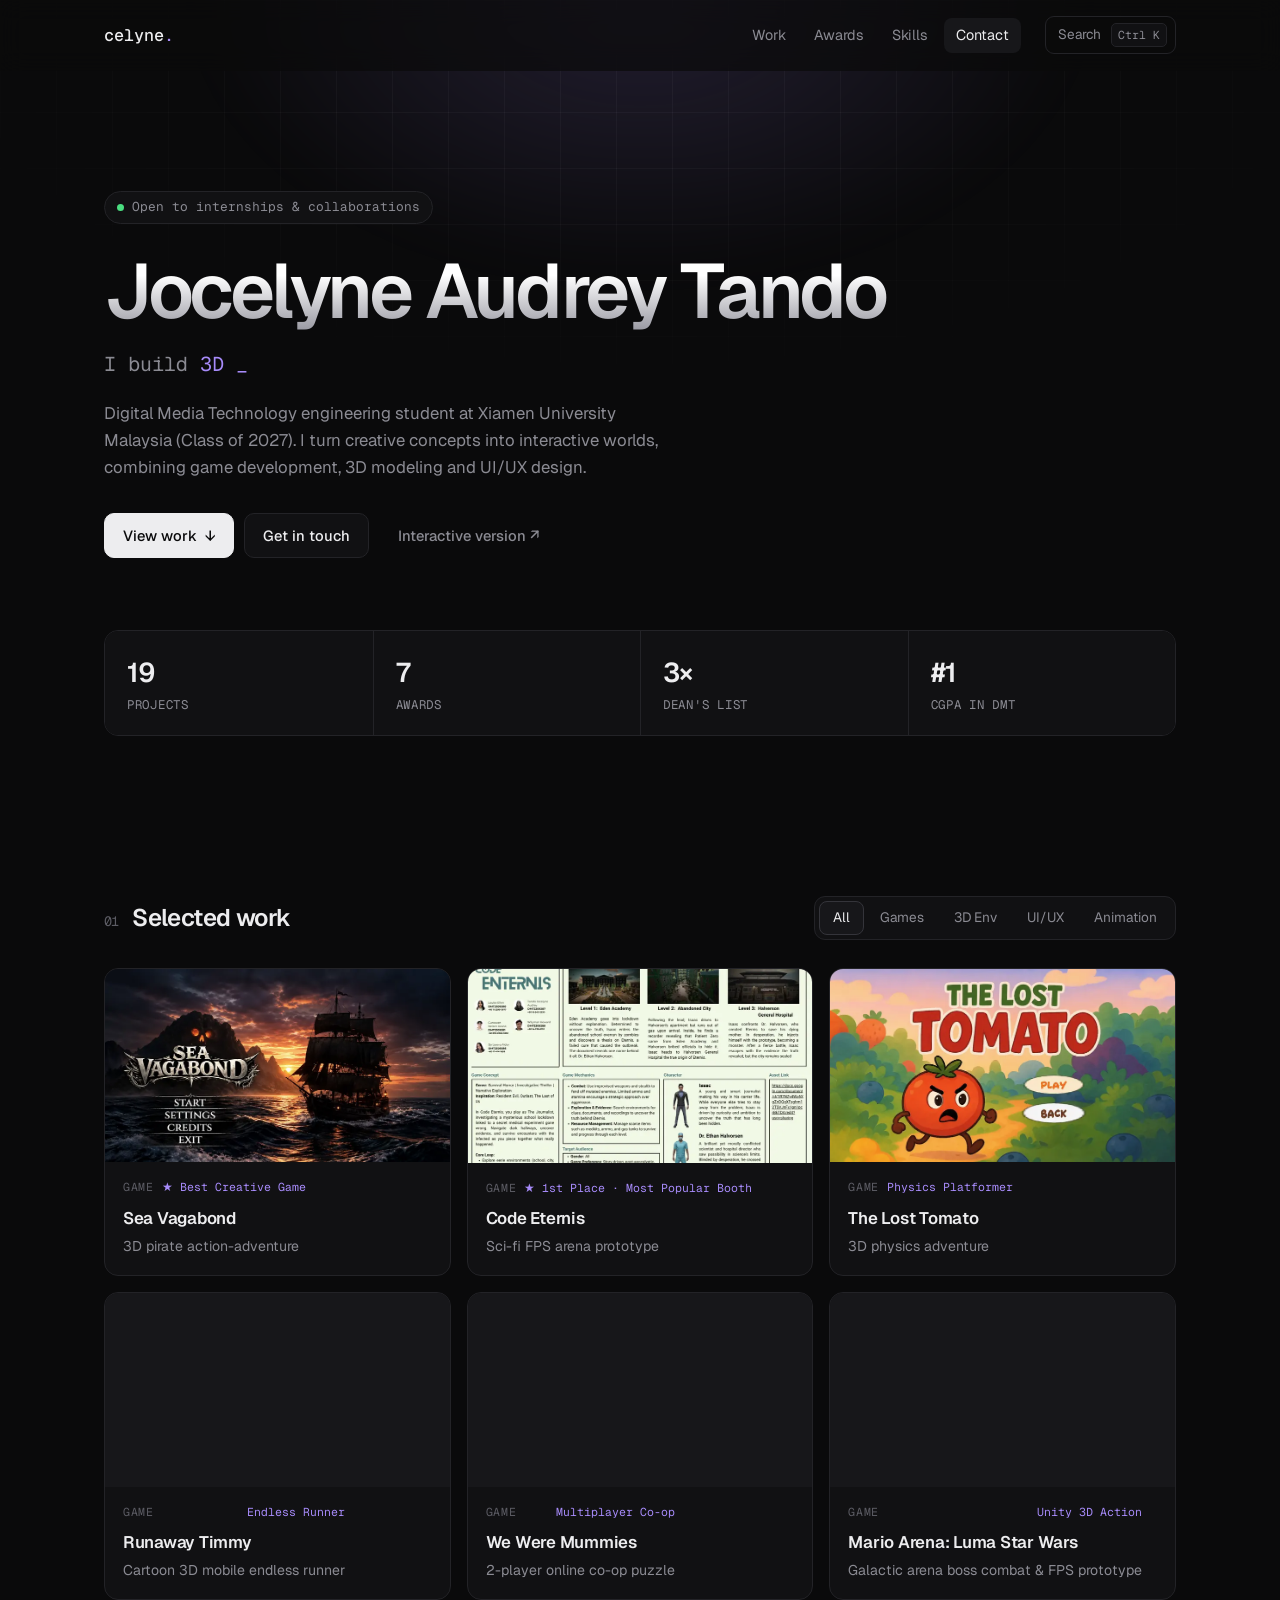
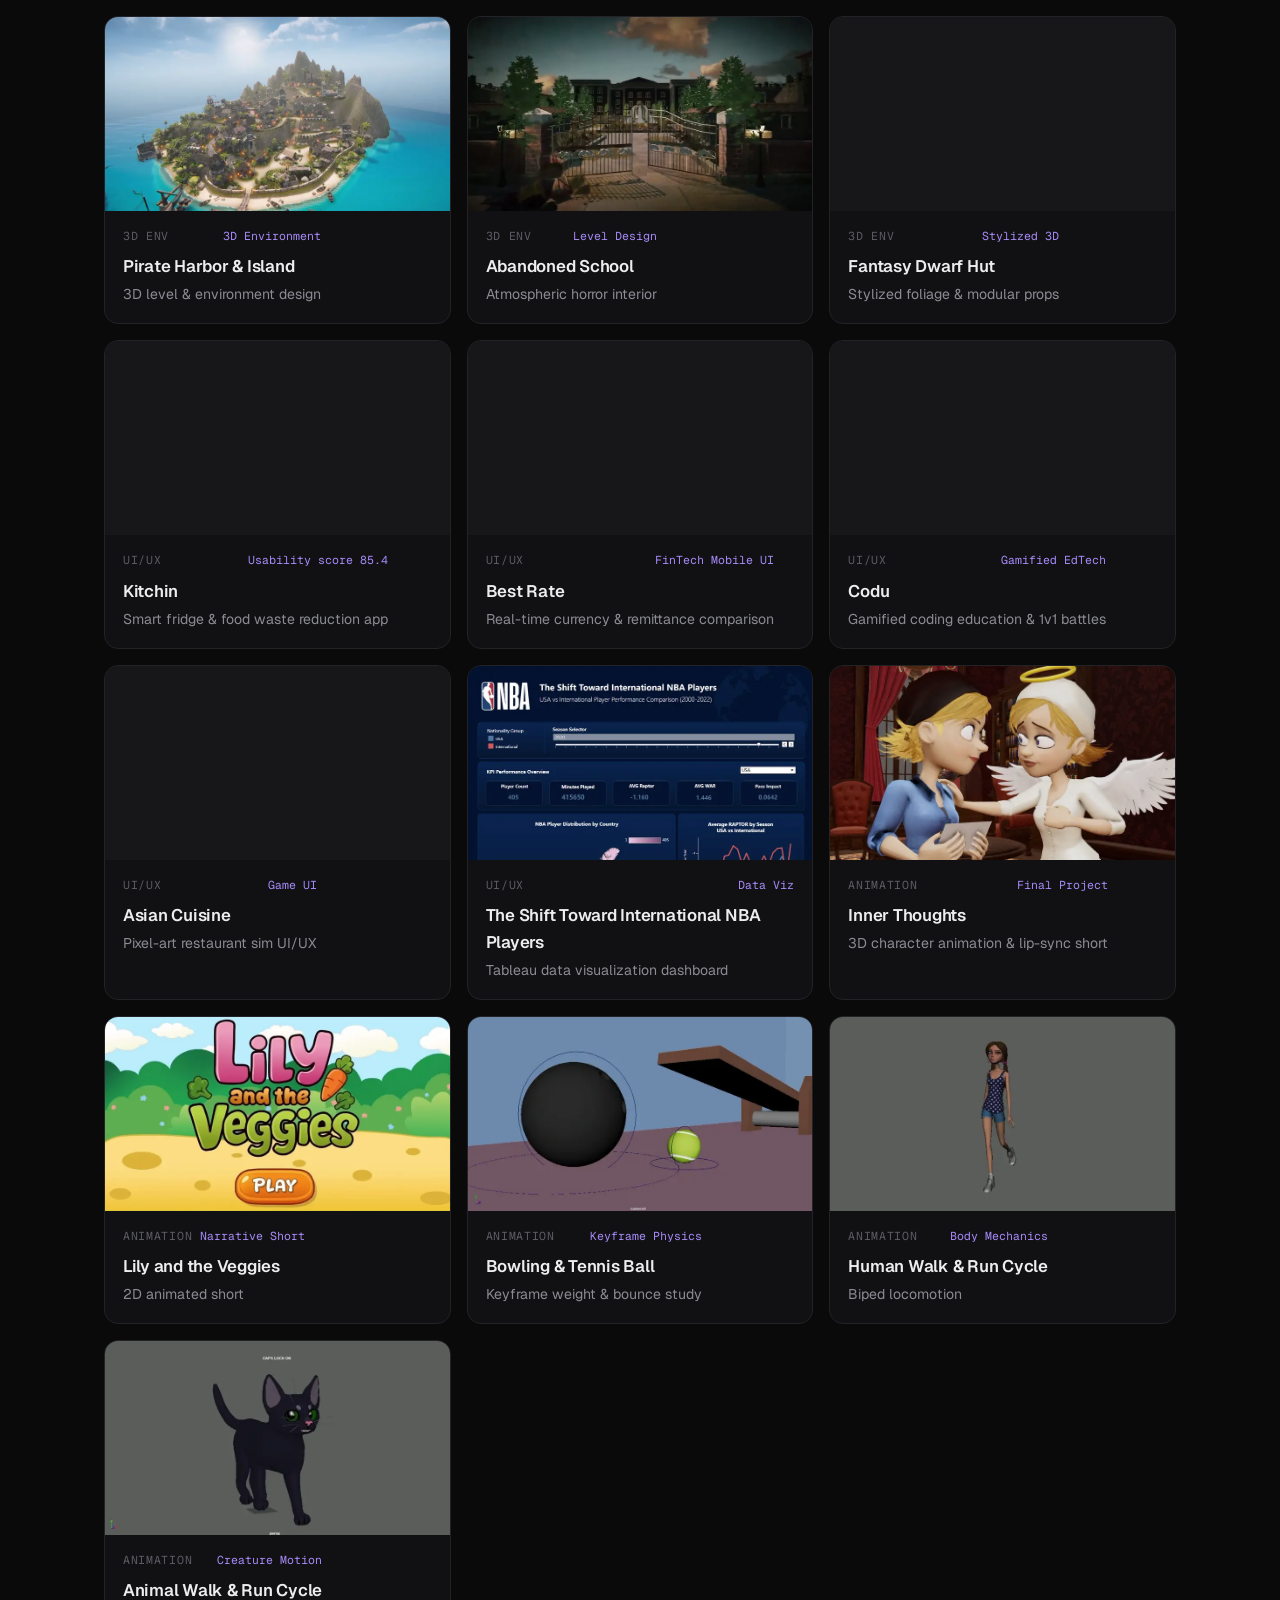
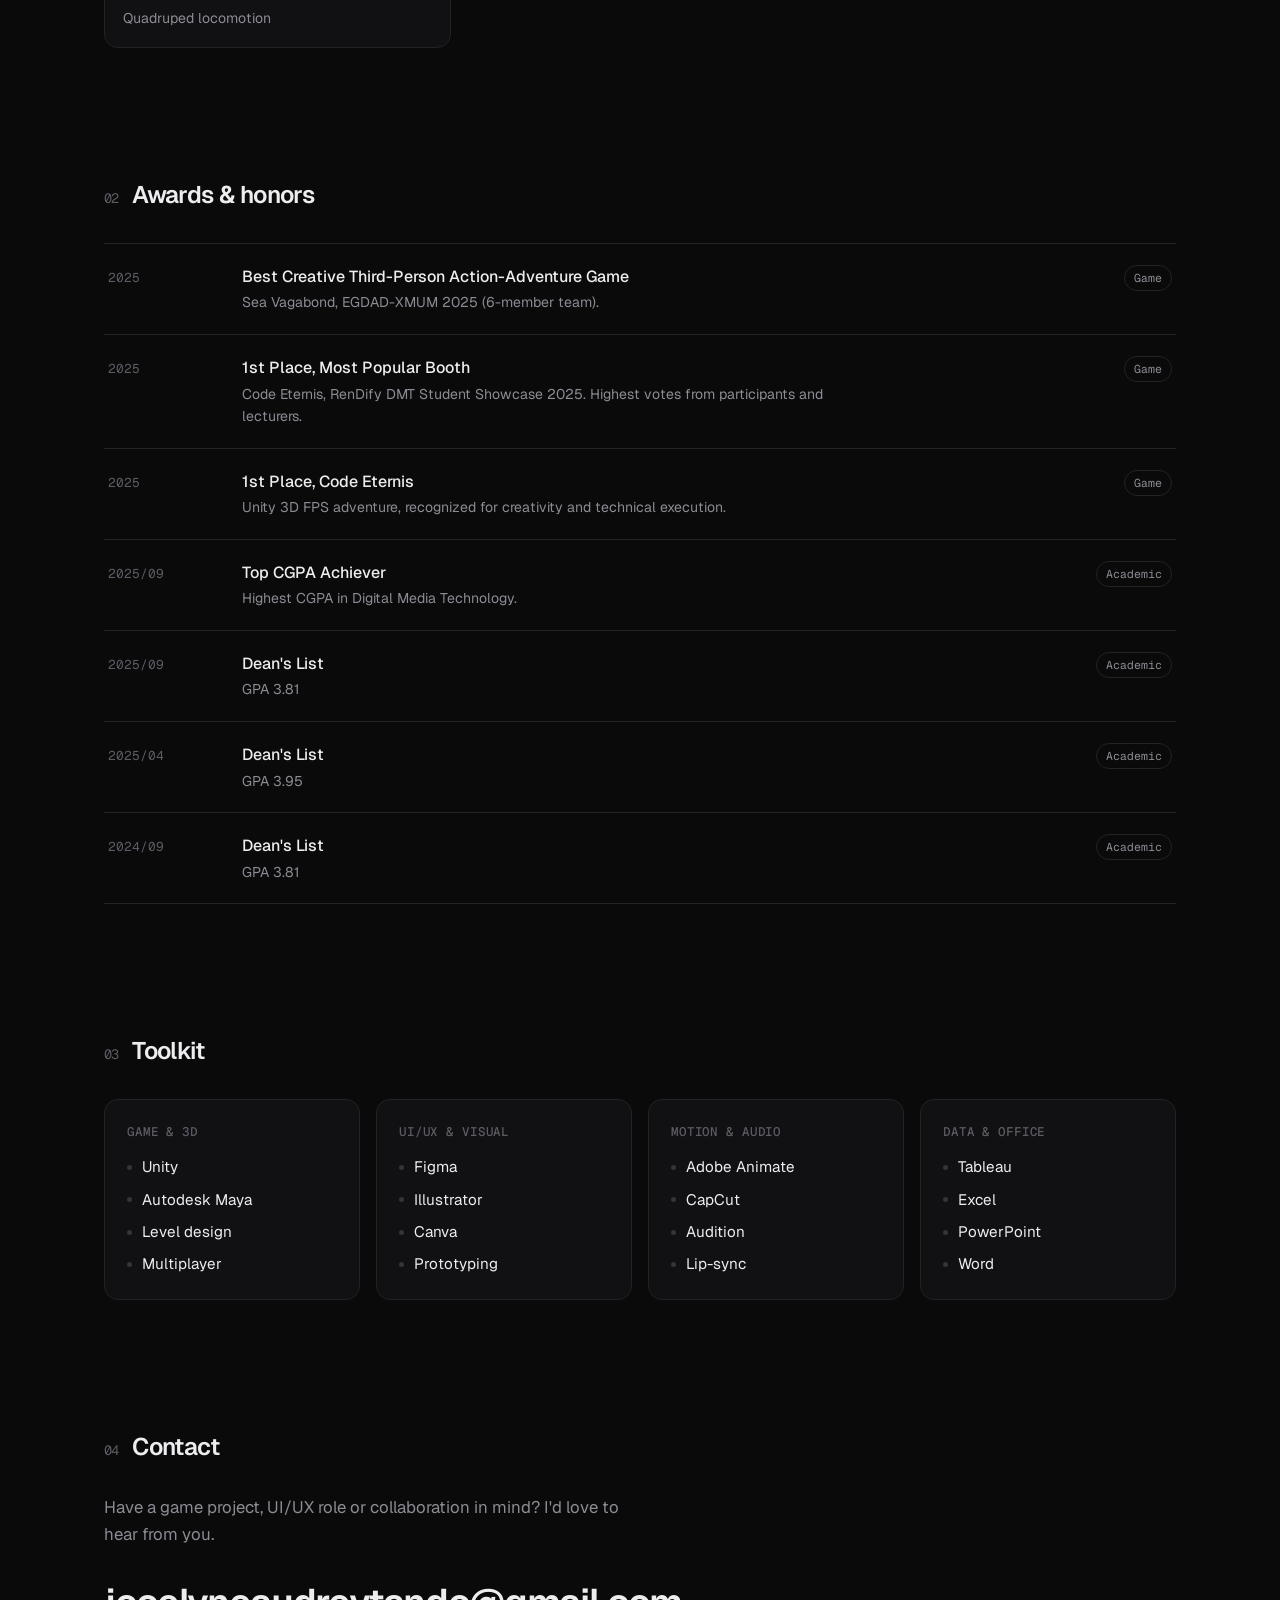
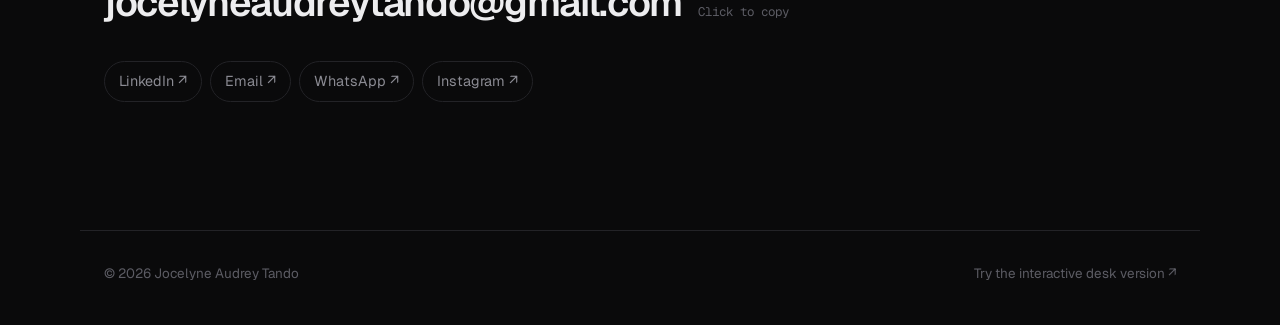
==== index.html @ 9e6beb30 "Initial simple portfolio Co-Authored-By: Claude Opus 5.5 <noreply@anthropic.com>" ====
<!DOCTYPE html>
<html lang="en">
<head>
  <meta charset="UTF-8">
  <meta name="viewport" content="width=device-width, initial-scale=1.0">
  <title>Jocelyne Audrey Tando — Game Dev, 3D & UI/UX</title>
  <meta name="description" content="Portfolio of Jocelyne Audrey Tando (Celyne): Digital Media Technology student at Xiamen University Malaysia. Game development, 3D environments, UI/UX design and animation.">
  <meta name="theme-color" content="#0a0a0b">
  <link rel="icon" href="data:image/svg+xml,<svg xmlns='http://www.w3.org/2000/svg' viewBox='0 0 100 100'><rect width='100' height='100' rx='22' fill='%230a0a0b'/><text x='50' y='68' font-size='52' text-anchor='middle' fill='%23e8e8ea' font-family='monospace'>c</text></svg>">
  <link rel="preconnect" href="https://fonts.googleapis.com">
  <link rel="preconnect" href="https://fonts.gstatic.com" crossorigin>
  <link href="https://fonts.googleapis.com/css2?family=Geist:wght@400;500;600;700&family=Geist+Mono:wght@400;500&display=swap" rel="stylesheet">
  <link rel="stylesheet" href="style.css">
</head>
<body>
  <div class="bg-grid" aria-hidden="true"></div>
  <div class="bg-glow" aria-hidden="true"></div>

  <header class="nav">
    <a href="#top" class="nav-brand">celyne<span class="accent">.</span></a>
    <nav class="nav-links" aria-label="Sections">
      <a href="#work">Work</a>
      <a href="#awards">Awards</a>
      <a href="#skills">Skills</a>
      <a href="#contact">Contact</a>
    </nav>
    <button class="nav-cmd" id="cmdOpen" aria-label="Open quick search">
      <span>Search</span><kbd>Ctrl K</kbd>
    </button>
  </header>

  <main id="top">
    <!-- Hero -->
    <section class="hero">
      <p class="eyebrow reveal"><span class="dot"></span> Open to internships &amp; collaborations</p>
      <h1 class="reveal">Jocelyne Audrey Tando</h1>
      <p class="hero-role reveal">I build <span class="rotator" id="rotator">games</span><span class="caret">_</span></p>
      <p class="hero-bio reveal">
        Digital Media Technology engineering student at Xiamen University Malaysia (Class of 2027).
        I turn creative concepts into interactive worlds, combining game development, 3D modeling and UI/UX design.
      </p>
      <div class="hero-actions reveal">
        <a href="#work" class="btn btn-primary">View work <span aria-hidden="true">↓</span></a>
        <a href="#contact" class="btn">Get in touch</a>
        <a href="https://jocelyneat.github.io/portofolio/" class="btn btn-ghost" target="_blank" rel="noopener">Interactive version ↗</a>
      </div>

      <dl class="stats reveal">
        <div><dt>19</dt><dd>Projects</dd></div>
        <div><dt>7</dt><dd>Awards</dd></div>
        <div><dt>3×</dt><dd>Dean's List</dd></div>
        <div><dt>#1</dt><dd>CGPA in DMT</dd></div>
      </dl>
    </section>

    <!-- Work -->
    <section id="work" class="section">
      <div class="section-head">
        <h2><span class="num">01</span> Selected work</h2>
        <div class="filters" role="tablist" aria-label="Filter projects" id="filters">
          <span class="filter-indicator" id="filterIndicator"></span>
          <button role="tab" class="filter active" data-filter="all" aria-selected="true">All</button>
          <button role="tab" class="filter" data-filter="game" aria-selected="false">Games</button>
          <button role="tab" class="filter" data-filter="environment" aria-selected="false">3D Env</button>
          <button role="tab" class="filter" data-filter="uiux" aria-selected="false">UI/UX</button>
          <button role="tab" class="filter" data-filter="animation" aria-selected="false">Animation</button>
        </div>
      </div>
      <div class="grid" id="projectGrid"></div>
    </section>

    <!-- Awards -->
    <section id="awards" class="section">
      <div class="section-head">
        <h2><span class="num">02</span> Awards &amp; honors</h2>
      </div>
      <ol class="awards" id="awardList"></ol>
    </section>

    <!-- Skills -->
    <section id="skills" class="section">
      <div class="section-head">
        <h2><span class="num">03</span> Toolkit</h2>
      </div>
      <div class="skills">
        <div class="skill-group spot">
          <h3>Game &amp; 3D</h3>
          <ul><li>Unity</li><li>Autodesk Maya</li><li>Level design</li><li>Multiplayer</li></ul>
        </div>
        <div class="skill-group spot">
          <h3>UI/UX &amp; Visual</h3>
          <ul><li>Figma</li><li>Illustrator</li><li>Canva</li><li>Prototyping</li></ul>
        </div>
        <div class="skill-group spot">
          <h3>Motion &amp; Audio</h3>
          <ul><li>Adobe Animate</li><li>CapCut</li><li>Audition</li><li>Lip-sync</li></ul>
        </div>
        <div class="skill-group spot">
          <h3>Data &amp; Office</h3>
          <ul><li>Tableau</li><li>Excel</li><li>PowerPoint</li><li>Word</li></ul>
        </div>
      </div>
    </section>

    <!-- Contact -->
    <section id="contact" class="section contact">
      <div class="section-head">
        <h2><span class="num">04</span> Contact</h2>
      </div>
      <p class="contact-lead">Have a game project, UI/UX role or collaboration in mind? I'd love to hear from you.</p>
      <button class="email-copy" id="emailCopy" data-email="jocelyneaudreytando@gmail.com">
        <span class="email-text">jocelyneaudreytando@gmail.com</span>
        <span class="email-hint" id="emailHint">Click to copy</span>
      </button>
      <ul class="socials">
        <li><a href="https://www.linkedin.com/in/jocelyne-audrey-tando-7a840b379/" target="_blank" rel="noopener">LinkedIn ↗</a></li>
        <li><a href="mailto:jocelyneaudreytando@gmail.com">Email ↗</a></li>
        <li><a href="https://wa.me/60165432530" target="_blank" rel="noopener">WhatsApp ↗</a></li>
        <li><a href="https://www.instagram.com/jocelyneaudrey_/" target="_blank" rel="noopener">Instagram ↗</a></li>
      </ul>
    </section>
  </main>

  <footer class="footer">
    <span>© <span id="year"></span> Jocelyne Audrey Tando</span>
    <a href="https://jocelyneat.github.io/portofolio/" target="_blank" rel="noopener">Try the interactive desk version ↗</a>
  </footer>

  <!-- Project modal -->
  <div class="modal" id="modal" aria-hidden="true">
    <div class="modal-backdrop" data-close></div>
    <div class="modal-panel" role="dialog" aria-modal="true" aria-labelledby="modalTitle">
      <button class="modal-close" data-close aria-label="Close">✕</button>
      <div class="modal-media" id="modalMedia"></div>
      <div class="modal-body" id="modalBody"></div>
    </div>
  </div>

  <!-- Command palette -->
  <div class="cmd" id="cmd" aria-hidden="true">
    <div class="modal-backdrop" data-cmd-close></div>
    <div class="cmd-panel" role="dialog" aria-modal="true" aria-label="Quick search">
      <input type="text" id="cmdInput" placeholder="Search projects or jump to a section…" autocomplete="off">
      <ul id="cmdList" role="listbox"></ul>
    </div>
  </div>

  <div class="toast" id="toast" role="status" aria-live="polite"></div>

  <script src="script.js"></script>
</body>
</html>
---- style.css ----
:root {
  --bg: #0a0a0b;
  --surface: #111113;
  --surface-2: #17171a;
  --border: #232327;
  --border-hover: #34343a;
  --text: #ededef;
  --muted: #8b8b93;
  --faint: #5c5c64;
  --accent: #a78bfa;
  --accent-soft: rgba(167, 139, 250, 0.12);
  --radius: 14px;
  --mono: "Geist Mono", ui-monospace, monospace;
  --sans: "Geist", system-ui, -apple-system, sans-serif;
}

*, *::before, *::after { box-sizing: border-box; margin: 0; padding: 0; }
html { scroll-behavior: smooth; scroll-padding-top: 80px; }
body {
  background: var(--bg);
  color: var(--text);
  font-family: var(--sans);
  font-size: 16px;
  line-height: 1.6;
  -webkit-font-smoothing: antialiased;
  overflow-x: hidden;
}
a { color: inherit; text-decoration: none; }
button { font: inherit; color: inherit; background: none; border: 0; cursor: pointer; }
img, video { display: block; max-width: 100%; }
::selection { background: var(--accent); color: #0a0a0b; }
:focus-visible { outline: 2px solid var(--accent); outline-offset: 3px; border-radius: 6px; }

/* Background */
.bg-grid {
  position: fixed; inset: 0; z-index: -2; pointer-events: none;
  background-image:
    linear-gradient(to right, rgba(255,255,255,0.035) 1px, transparent 1px),
    linear-gradient(to bottom, rgba(255,255,255,0.035) 1px, transparent 1px);
  background-size: 56px 56px;
  mask-image: radial-gradient(ellipse 80% 60% at 50% 0%, #000 30%, transparent 75%);
}
.bg-glow {
  position: fixed; z-index: -1; pointer-events: none;
  top: -280px; left: 50%; width: 900px; height: 560px; transform: translateX(-50%);
  background: radial-gradient(closest-side, rgba(167,139,250,0.16), transparent);
  filter: blur(20px);
}

/* Nav */
.nav {
  position: sticky; top: 0; z-index: 50;
  display: flex; align-items: center; gap: 24px;
  padding: 16px max(24px, calc((100% - 1120px) / 2 + 24px));
  background: rgba(10,10,11,0.7);
  backdrop-filter: blur(12px); -webkit-backdrop-filter: blur(12px);
  border-bottom: 1px solid transparent;
  transition: border-color .3s;
}
.nav.scrolled { border-bottom-color: var(--border); }
.nav-brand { font-family: var(--mono); font-weight: 500; font-size: 1.05rem; }
.accent { color: var(--accent); }
.nav-links { display: flex; gap: 4px; margin-left: auto; }
.nav-links a {
  font-size: .9rem; color: var(--muted); padding: 6px 12px; border-radius: 8px;
  transition: color .2s, background .2s;
}
.nav-links a:hover, .nav-links a.active { color: var(--text); background: var(--surface-2); }
.nav-cmd {
  display: flex; align-items: center; gap: 10px;
  font-size: .85rem; color: var(--muted);
  padding: 6px 8px 6px 12px; border: 1px solid var(--border); border-radius: 9px;
  transition: border-color .2s, color .2s;
}
.nav-cmd:hover { border-color: var(--border-hover); color: var(--text); }
kbd {
  font-family: var(--mono); font-size: .72rem; color: var(--muted);
  padding: 2px 6px; border: 1px solid var(--border); border-radius: 5px; background: var(--surface);
}

main, .footer { max-width: 1120px; margin: 0 auto; padding: 0 24px; }

/* Hero */
.hero { padding: 120px 0 96px; }
.eyebrow {
  display: inline-flex; align-items: center; gap: 8px;
  font-family: var(--mono); font-size: .8rem; color: var(--muted);
  padding: 5px 12px; border: 1px solid var(--border); border-radius: 999px; background: var(--surface);
}
.dot { width: 7px; height: 7px; border-radius: 50%; background: #4ade80; box-shadow: 0 0 0 0 rgba(74,222,128,.6); animation: pulse 2s infinite; }
@keyframes pulse { 70% { box-shadow: 0 0 0 7px rgba(74,222,128,0); } 100% { box-shadow: 0 0 0 0 rgba(74,222,128,0); } }
.hero h1 {
  margin-top: 28px;
  font-size: clamp(2.6rem, 7vw, 4.8rem); font-weight: 600; line-height: 1.02; letter-spacing: -0.045em;
  background: linear-gradient(180deg, #fff 30%, #9a9aa3);
  -webkit-background-clip: text; background-clip: text; color: transparent;
}
.hero-role {
  margin-top: 18px; font-family: var(--mono); font-size: clamp(1rem, 2.4vw, 1.25rem); color: var(--muted);
}
.rotator { color: var(--accent); }
.caret { color: var(--accent); animation: blink 1s steps(1) infinite; }
@keyframes blink { 50% { opacity: 0; } }
.hero-bio { margin-top: 20px; max-width: 580px; color: var(--muted); font-size: 1.05rem; }
.hero-actions { display: flex; flex-wrap: wrap; gap: 10px; margin-top: 32px; }
.btn {
  display: inline-flex; align-items: center; gap: 8px;
  font-size: .92rem; font-weight: 500;
  padding: 10px 18px; border-radius: 10px; border: 1px solid var(--border); background: var(--surface);
  transition: border-color .2s, background .2s, transform .2s;
}
.btn:hover { border-color: var(--border-hover); background: var(--surface-2); transform: translateY(-1px); }
.btn-primary { background: var(--text); color: var(--bg); border-color: var(--text); }
.btn-primary:hover { background: #fff; border-color: #fff; }
.btn-ghost { background: transparent; border-color: transparent; color: var(--muted); }
.btn-ghost:hover { background: transparent; border-color: transparent; color: var(--text); }

.stats {
  display: grid; grid-template-columns: repeat(4, 1fr);
  margin-top: 72px; border: 1px solid var(--border); border-radius: var(--radius); overflow: hidden;
}
.stats div { padding: 20px 22px; background: var(--surface); }
.stats div + div { border-left: 1px solid var(--border); }
.stats dt { font-size: 1.7rem; font-weight: 600; letter-spacing: -0.03em; }
.stats dd { font-family: var(--mono); font-size: .78rem; color: var(--muted); text-transform: uppercase; letter-spacing: .06em; }

/* Sections */
.section { padding: 64px 0; }
.section-head { display: flex; align-items: center; justify-content: space-between; gap: 20px; flex-wrap: wrap; margin-bottom: 28px; }
.section-head h2 { font-size: 1.5rem; font-weight: 600; letter-spacing: -0.025em; }
.num { font-family: var(--mono); font-size: .85rem; color: var(--faint); margin-right: 8px; font-weight: 400; }

/* Filters */
.filters {
  position: relative; display: flex; gap: 2px;
  padding: 4px; border: 1px solid var(--border); border-radius: 11px; background: var(--surface);
  overflow-x: auto; scrollbar-width: none;
}
.filters::-webkit-scrollbar { display: none; }
.filter {
  position: relative; z-index: 1; white-space: nowrap;
  font-size: .85rem; color: var(--muted); padding: 6px 14px; border-radius: 8px; transition: color .2s;
}
.filter:hover, .filter.active { color: var(--text); }
.filter-indicator {
  position: absolute; top: 4px; bottom: 4px; left: 0; width: 0;
  border-radius: 8px; background: var(--surface-2); border: 1px solid var(--border-hover);
  transition: transform .35s cubic-bezier(.3,.8,.3,1), width .35s cubic-bezier(.3,.8,.3,1);
}

/* Project grid */
.grid { display: grid; grid-template-columns: repeat(3, 1fr); gap: 16px; }
.card {
  position: relative; text-align: left;
  display: flex; flex-direction: column;
  border: 1px solid var(--border); border-radius: var(--radius); background: var(--surface);
  overflow: hidden; transition: border-color .25s, transform .25s;
  animation: cardIn .45s cubic-bezier(.3,.8,.3,1) both;
}
@keyframes cardIn { from { opacity: 0; transform: translateY(12px); } }
.card:hover { border-color: var(--border-hover); transform: translateY(-3px); }

/* Cursor spotlight (shared by cards and skill groups) */
.spot { position: relative; isolation: isolate; }
.spot::before {
  content: ""; position: absolute; inset: 0; z-index: 2; pointer-events: none; border-radius: inherit;
  background: radial-gradient(380px circle at var(--mx, 50%) var(--my, 50%), rgba(167,139,250,0.10), transparent 45%);
  opacity: 0; transition: opacity .3s;
}
.spot:hover::before { opacity: 1; }

.card-thumb { position: relative; aspect-ratio: 16 / 9; overflow: hidden; background: var(--surface-2); }
.card-thumb img { width: 100%; height: 100%; object-fit: cover; transition: transform .6s cubic-bezier(.3,.8,.3,1), filter .4s; filter: saturate(.9); }
.card:hover .card-thumb img { transform: scale(1.045); filter: saturate(1.05); }
.play {
  position: absolute; right: 12px; bottom: 12px;
  display: grid; place-items: center; width: 38px; height: 38px; border-radius: 50%;
  background: rgba(10,10,11,.7); backdrop-filter: blur(6px); border: 1px solid rgba(255,255,255,.12);
  opacity: 0; transform: translateY(6px); transition: opacity .25s, transform .25s;
}
.play svg { width: 14px; height: 14px; margin-left: 2px; fill: #fff; }
.card:hover .play, .card:focus-visible .play { opacity: 1; transform: none; }
.card-info { padding: 16px 18px 18px; display: flex; flex-direction: column; gap: 4px; flex: 1; }
.card-meta { display: flex; justify-content: space-between; gap: 8px; font-family: var(--mono); font-size: .72rem; color: var(--faint); text-transform: uppercase; letter-spacing: .06em; }
.card-badge { color: var(--accent); text-transform: none; letter-spacing: 0; }
.card-badge.is-award::before { content: "★ "; }
.card h3 { font-size: 1.05rem; font-weight: 600; letter-spacing: -0.015em; margin-top: 4px; }
.card p { font-size: .88rem; color: var(--muted); line-height: 1.5; }

/* Awards */
.awards { list-style: none; border-top: 1px solid var(--border); }
.award {
  display: grid; grid-template-columns: 110px 1fr auto; gap: 24px; align-items: baseline;
  padding: 20px 4px; border-bottom: 1px solid var(--border);
  transition: background .2s, padding .25s;
}
.award:hover { background: linear-gradient(90deg, var(--accent-soft), transparent 70%); padding-left: 14px; }
.award-date { font-family: var(--mono); font-size: .8rem; color: var(--faint); }
.award h3 { font-size: 1rem; font-weight: 500; }
.award p { font-size: .88rem; color: var(--muted); margin-top: 2px; max-width: 640px; }
.award-tag { font-family: var(--mono); font-size: .72rem; color: var(--muted); padding: 3px 9px; border: 1px solid var(--border); border-radius: 999px; white-space: nowrap; }

/* Skills */
.skills { display: grid; grid-template-columns: repeat(4, 1fr); gap: 16px; }
.skill-group { padding: 22px; border: 1px solid var(--border); border-radius: var(--radius); background: var(--surface); transition: border-color .25s; }
.skill-group:hover { border-color: var(--border-hover); }
.skill-group h3 { font-family: var(--mono); font-size: .78rem; font-weight: 500; color: var(--faint); text-transform: uppercase; letter-spacing: .07em; margin-bottom: 14px; }
.skill-group ul { list-style: none; display: flex; flex-direction: column; gap: 8px; }
.skill-group li { font-size: .95rem; display: flex; align-items: center; gap: 10px; }
.skill-group li::before { content: ""; width: 5px; height: 5px; border-radius: 50%; background: var(--border-hover); transition: background .2s; }
.skill-group:hover li::before { background: var(--accent); }

/* Contact */
.contact-lead { color: var(--muted); max-width: 540px; font-size: 1.05rem; }
.email-copy {
  display: flex; align-items: baseline; gap: 16px; flex-wrap: wrap; margin-top: 24px; text-align: left;
}
.email-text {
  font-size: clamp(1.25rem, 4.2vw, 2.4rem); font-weight: 600; letter-spacing: -0.035em; word-break: break-all;
  background: linear-gradient(90deg, var(--text), var(--text)) no-repeat 0 100% / 0 1px;
  transition: background-size .4s, color .2s;
}
.email-copy:hover .email-text { background-size: 100% 1px; }
.email-hint { font-family: var(--mono); font-size: .78rem; color: var(--faint); }
.socials { list-style: none; display: flex; flex-wrap: wrap; gap: 8px; margin-top: 28px; }
.socials a {
  display: inline-block; font-size: .9rem; color: var(--muted);
  padding: 8px 14px; border: 1px solid var(--border); border-radius: 999px; transition: color .2s, border-color .2s;
}
.socials a:hover { color: var(--text); border-color: var(--border-hover); }

.footer {
  display: flex; justify-content: space-between; flex-wrap: wrap; gap: 12px;
  padding-top: 32px; padding-bottom: 40px; margin-top: 64px;
  border-top: 1px solid var(--border);
  font-size: .84rem; color: var(--faint);
}
.footer a:hover { color: var(--text); }

/* Modal */
.modal, .cmd {
  position: fixed; inset: 0; z-index: 100;
  display: grid; place-items: center; padding: 24px;
  visibility: hidden; opacity: 0; transition: opacity .25s, visibility 0s linear .25s;
}
/* Become visible instantly on open so inputs/buttons inside can take focus */
.modal.open, .cmd.open { visibility: visible; opacity: 1; transition: opacity .25s, visibility 0s; }
.modal-backdrop { position: absolute; inset: 0; background: rgba(0,0,0,.72); backdrop-filter: blur(6px); -webkit-backdrop-filter: blur(6px); }
.modal-panel {
  position: relative; width: min(920px, 100%); max-height: calc(100vh - 48px); overflow-y: auto;
  background: var(--surface); border: 1px solid var(--border); border-radius: 18px;
  transform: translateY(14px) scale(.985); transition: transform .3s cubic-bezier(.3,.8,.3,1);
}
.modal.open .modal-panel { transform: none; }
.modal-close {
  position: absolute; top: 12px; right: 12px; z-index: 3;
  width: 34px; height: 34px; border-radius: 50%; display: grid; place-items: center;
  background: rgba(10,10,11,.75); border: 1px solid var(--border); color: var(--muted); font-size: .85rem;
  transition: color .2s, border-color .2s;
}
.modal-close:hover { color: var(--text); border-color: var(--border-hover); }
.modal-media { position: relative; aspect-ratio: 16 / 9; background: #000; }
.modal-media video, .modal-media img { width: 100%; height: 100%; object-fit: contain; background: #000; }
.media-fallback {
  position: absolute; inset: auto 16px 16px 16px;
  font-family: var(--mono); font-size: .78rem; color: var(--muted);
  padding: 10px 14px; border-radius: 10px; background: rgba(10,10,11,.85); border: 1px solid var(--border);
}
.modal-body { padding: 26px 28px 30px; }
.modal-body .card-meta { margin-bottom: 8px; }
.modal-body h2 { font-size: 1.6rem; font-weight: 600; letter-spacing: -0.03em; line-height: 1.2; }
.modal-sub { color: var(--muted); margin-top: 6px; }
.modal-desc { margin-top: 18px; color: #c9c9cf; font-size: .95rem; max-width: 680px; }
.modal-facts { display: grid; grid-template-columns: repeat(auto-fit, minmax(180px, 1fr)); gap: 12px; margin-top: 20px; }
.fact { padding: 12px 14px; border: 1px solid var(--border); border-radius: 10px; background: var(--bg); }
.fact span { display: block; font-family: var(--mono); font-size: .7rem; color: var(--faint); text-transform: uppercase; letter-spacing: .06em; }
.fact strong { font-weight: 500; font-size: .9rem; }
.modal-links { display: flex; flex-wrap: wrap; gap: 8px; margin-top: 22px; }

/* Command palette */
.cmd { place-items: start center; padding-top: 14vh; }
.cmd-panel {
  position: relative; width: min(560px, 100%);
  background: var(--surface); border: 1px solid var(--border); border-radius: 14px; overflow: hidden;
  box-shadow: 0 30px 80px rgba(0,0,0,.6);
}
.cmd-panel input {
  width: 100%; padding: 16px 18px; font: inherit; font-size: 1rem;
  background: transparent; border: 0; border-bottom: 1px solid var(--border); color: var(--text); outline: none;
}
.cmd-panel ul { list-style: none; max-height: 340px; overflow-y: auto; padding: 6px; }
.cmd-panel li {
  display: flex; justify-content: space-between; gap: 12px;
  padding: 10px 12px; border-radius: 8px; font-size: .92rem; cursor: pointer;
}
.cmd-panel li span:last-child { font-family: var(--mono); font-size: .72rem; color: var(--faint); }
.cmd-panel li.sel { background: var(--surface-2); }
.cmd-empty { color: var(--faint); cursor: default; }

/* Toast */
.toast {
  position: fixed; left: 50%; bottom: 28px; z-index: 200;
  transform: translate(-50%, 20px); opacity: 0;
  font-size: .88rem; padding: 10px 16px; border-radius: 10px;
  background: var(--text); color: var(--bg); font-weight: 500;
  transition: opacity .25s, transform .25s; pointer-events: none;
}
.toast.show { opacity: 1; transform: translate(-50%, 0); }

/* Scroll reveal */
.reveal { opacity: 0; transform: translateY(14px); transition: opacity .7s ease, transform .7s cubic-bezier(.3,.8,.3,1); }
.reveal.in { opacity: 1; transform: none; }

/* Responsive */
@media (max-width: 900px) {
  .grid { grid-template-columns: repeat(2, 1fr); }
  .skills { grid-template-columns: repeat(2, 1fr); }
}
@media (max-width: 640px) {
  .nav { padding: 12px 16px; gap: 12px; }
  .nav-links { display: none; }
  .nav-cmd { margin-left: auto; }
  main, .footer { padding-left: 16px; padding-right: 16px; }
  .hero { padding: 72px 0 64px; }
  .stats { grid-template-columns: repeat(2, 1fr); margin-top: 48px; }
  .stats div:nth-child(3) { border-left: 0; }
  .stats div:nth-child(n+3) { border-top: 1px solid var(--border); }
  .grid, .skills { grid-template-columns: 1fr; }
  .section-head { flex-direction: column; align-items: stretch; }
  .award { grid-template-columns: 1fr; gap: 4px; }
  .award-tag { justify-self: start; margin-top: 6px; }
  .modal { padding: 0; place-items: end center; }
  .modal-panel { max-height: 92vh; border-radius: 18px 18px 0 0; }
  .modal-body { padding: 22px 18px 26px; }
  .play { opacity: 1; transform: none; }
}

@media (prefers-reduced-motion: reduce) {
  *, *::before, *::after { animation: none !important; transition: none !important; }
  html { scroll-behavior: auto; }
  .reveal { opacity: 1; transform: none; }
}
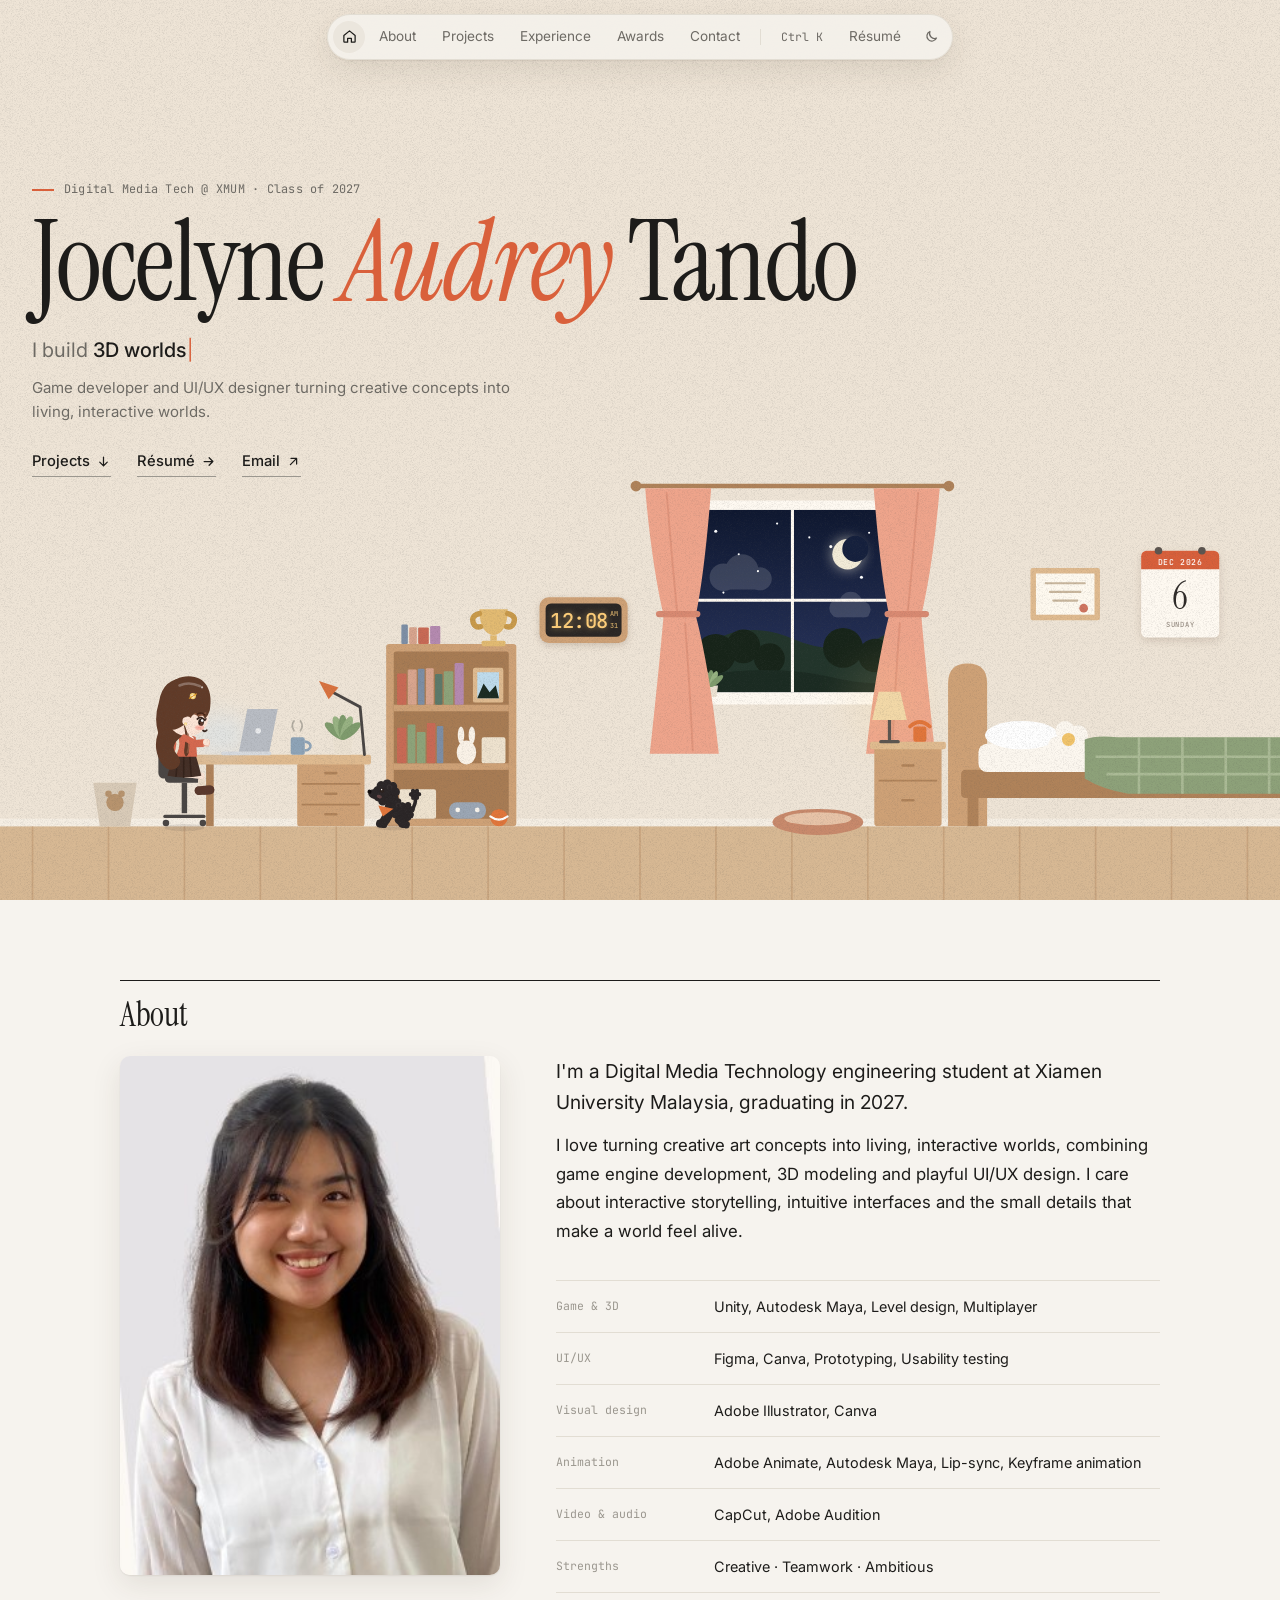
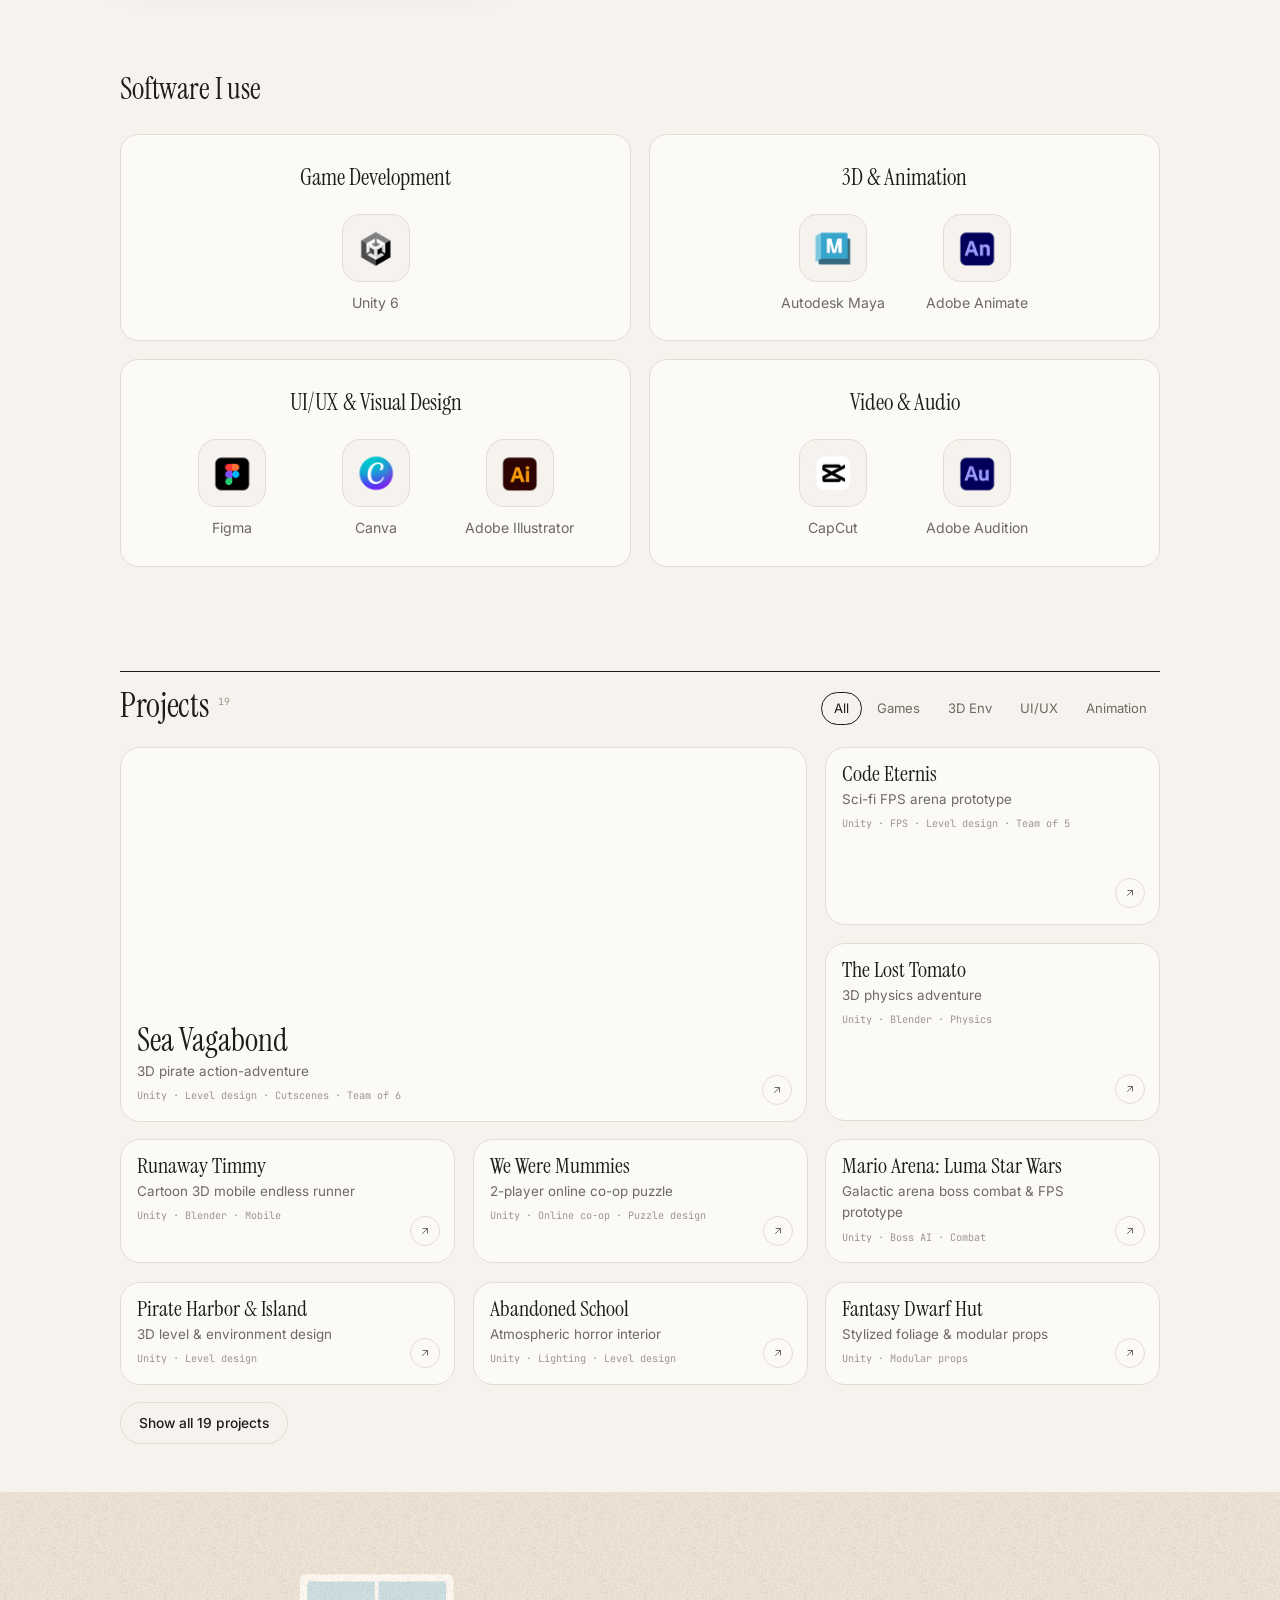
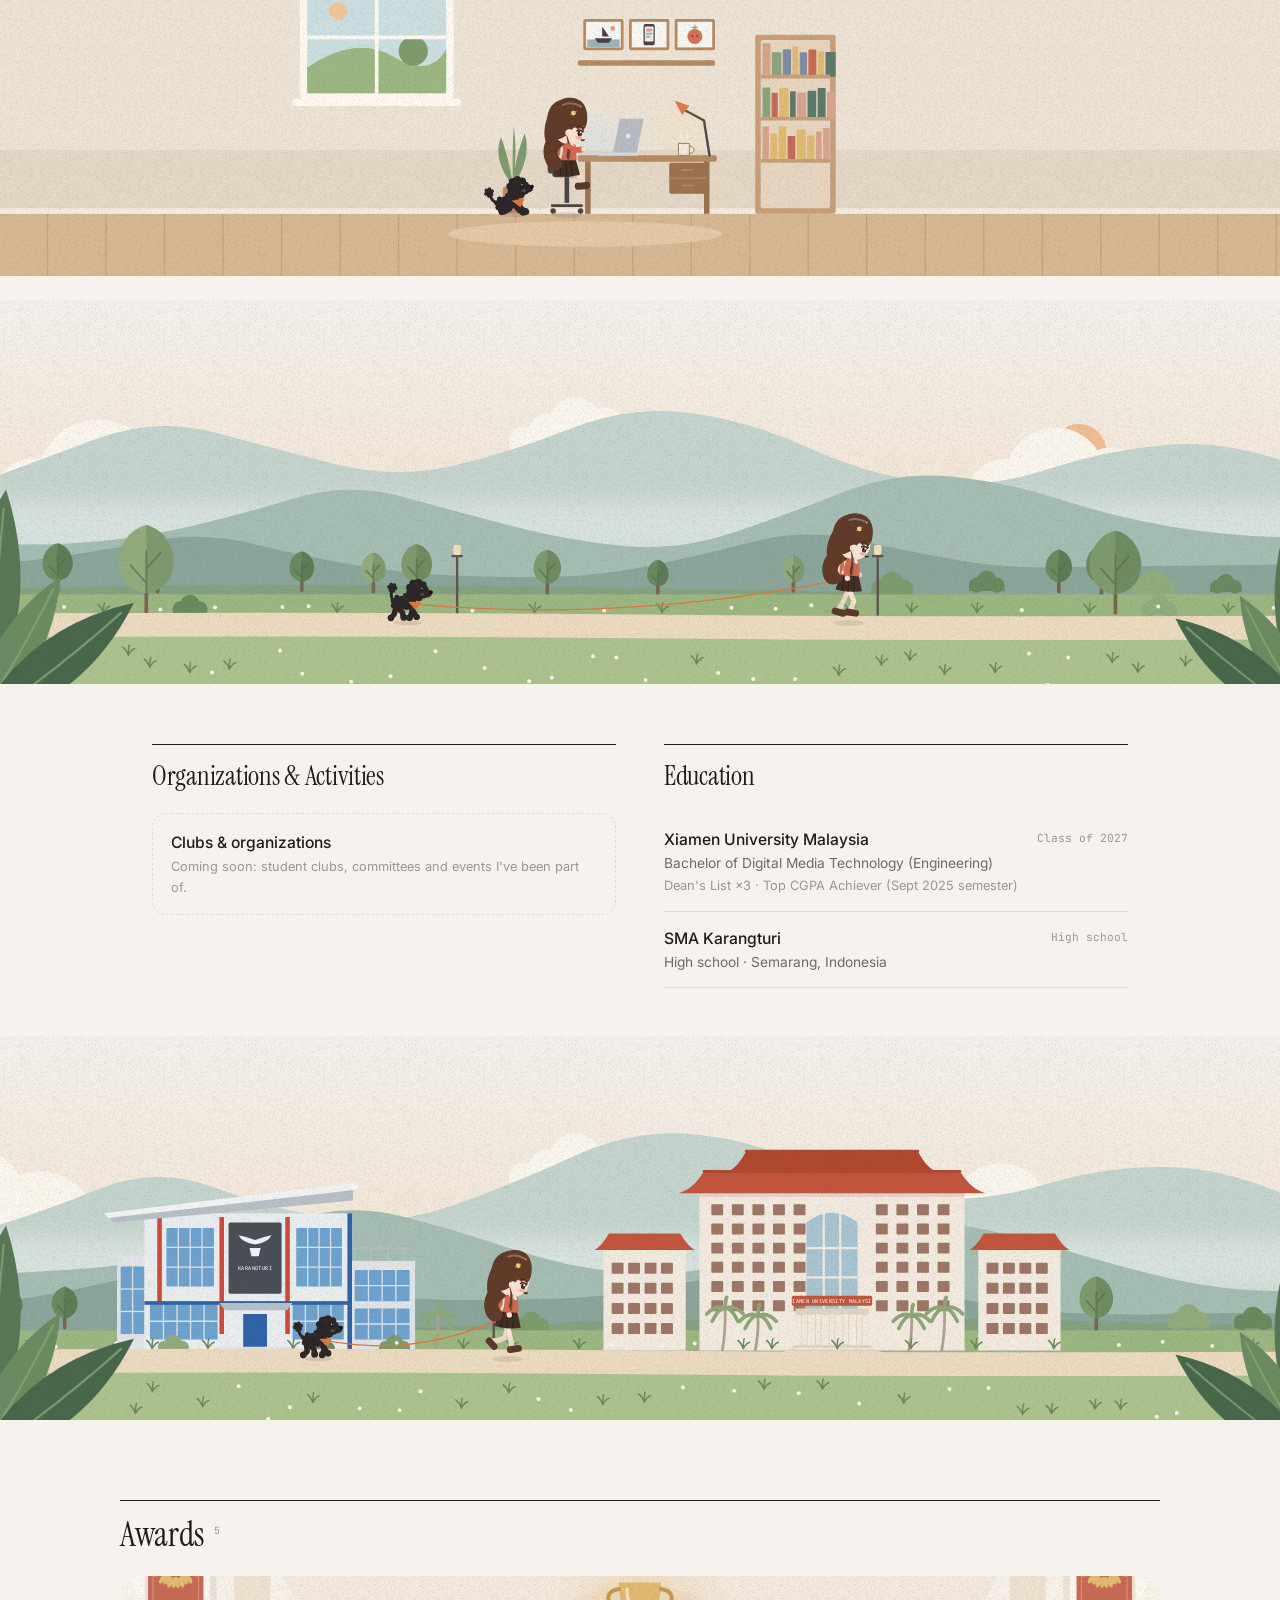
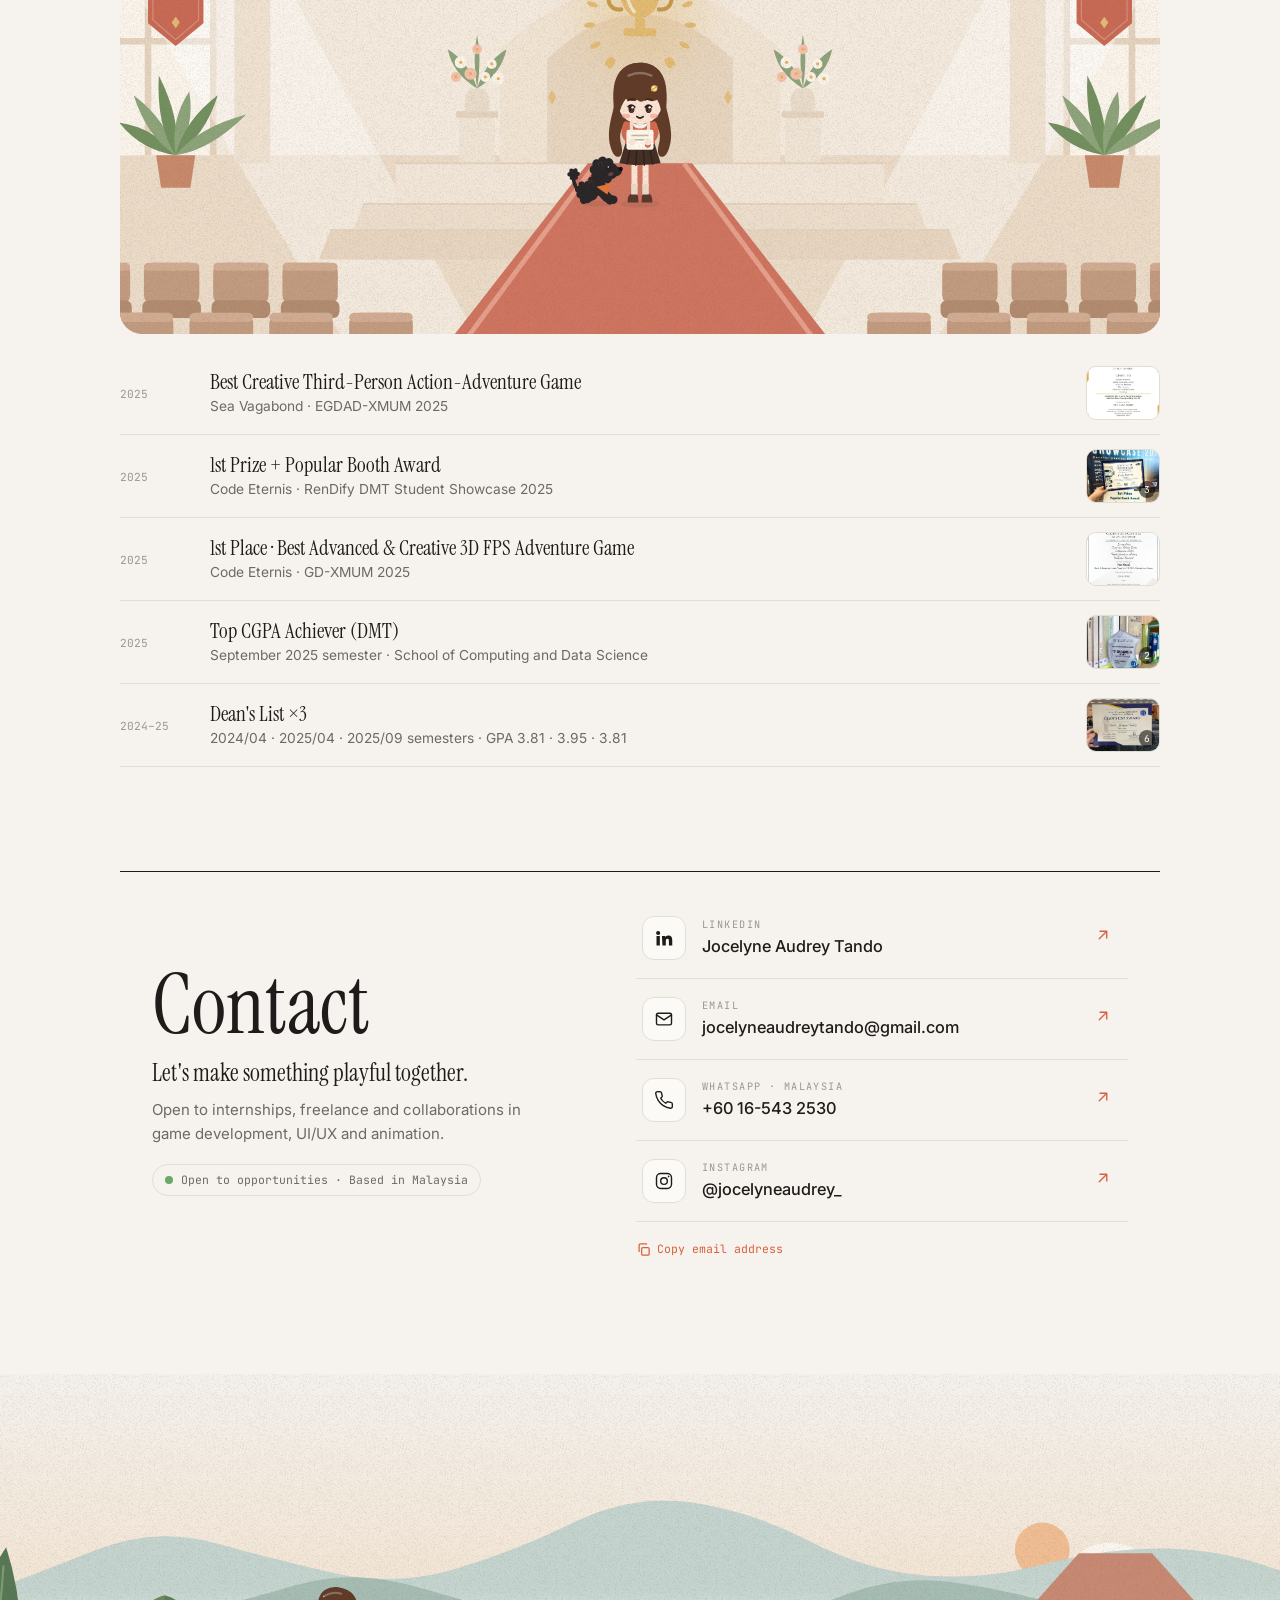
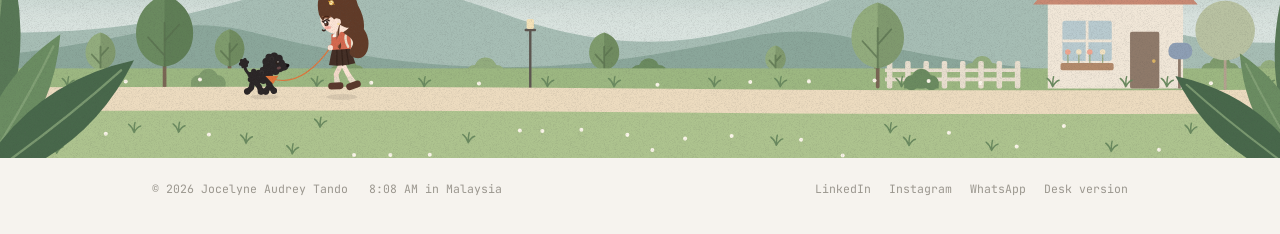
==== commit 74b4bc40: "Redesign portfolio as an interactive illustrated one-page site - Hero is Celyne's room: drag her to " ====
--- a/index.html
+++ b/index.html
@@ -5,60 +5,91 @@
   <meta name="viewport" content="width=device-width, initial-scale=1.0">
   <title>Jocelyne Audrey Tando — Game Dev, 3D & UI/UX</title>
   <meta name="description" content="Portfolio of Jocelyne Audrey Tando (Celyne): Digital Media Technology student at Xiamen University Malaysia. Game development, 3D environments, UI/UX design and animation.">
-  <meta name="theme-color" content="#0a0a0b">
-  <link rel="icon" href="data:image/svg+xml,<svg xmlns='http://www.w3.org/2000/svg' viewBox='0 0 100 100'><rect width='100' height='100' rx='22' fill='%230a0a0b'/><text x='50' y='68' font-size='52' text-anchor='middle' fill='%23e8e8ea' font-family='monospace'>c</text></svg>">
+  <meta name="theme-color" content="#f6f3ee">
+  <link rel="icon" href="data:image/svg+xml,<svg xmlns='http://www.w3.org/2000/svg' viewBox='0 0 100 100'><rect width='100' height='100' rx='22' fill='%231d1c1a'/><circle cx='68' cy='34' r='12' fill='%23d9603b'/><path d='M10 70 Q30 62 50 70 T90 70 V100 H10Z' fill='%23f6f3ee'/></svg>">
+  <script>
+    // Set theme before paint to avoid a flash
+    try { const t = localStorage.getItem('theme'); if (t) document.documentElement.dataset.theme = t; } catch {}
+  </script>
   <link rel="preconnect" href="https://fonts.googleapis.com">
   <link rel="preconnect" href="https://fonts.gstatic.com" crossorigin>
-  <link href="https://fonts.googleapis.com/css2?family=Geist:wght@400;500;600;700&family=Geist+Mono:wght@400;500&display=swap" rel="stylesheet">
+  <link href="https://fonts.googleapis.com/css2?family=Instrument+Serif:ital@0;1&family=Inter:wght@400;500;600&family=JetBrains+Mono:wght@400;500&display=swap" rel="stylesheet">
   <link rel="stylesheet" href="style.css">
+  <link rel="stylesheet" href="world.css">
 </head>
 <body>
-  <div class="bg-grid" aria-hidden="true"></div>
-  <div class="bg-glow" aria-hidden="true"></div>
-
-  <header class="nav">
-    <a href="#top" class="nav-brand">celyne<span class="accent">.</span></a>
-    <nav class="nav-links" aria-label="Sections">
-      <a href="#work">Work</a>
-      <a href="#awards">Awards</a>
-      <a href="#skills">Skills</a>
-      <a href="#contact">Contact</a>
+  <!-- Floating navigation pill -->
+  <header class="nav-wrap">
+    <nav class="nav" aria-label="Main">
+      <a href="#top" class="nav-icon" aria-label="Back to top">
+        <svg viewBox="0 0 24 24" aria-hidden="true"><path d="M3 10.5 12 3l9 7.5V20a1 1 0 0 1-1 1h-5v-6h-6v6H4a1 1 0 0 1-1-1z"/></svg>
+      </a>
+      <div class="nav-links">
+        <a href="#about">About</a>
+        <a href="#projects">Projects</a>
+        <a href="#experience">Experience</a>
+        <a href="#awards">Awards</a>
+        <a href="#contact">Contact</a>
+      </div>
+      <span class="nav-sep" aria-hidden="true"></span>
+      <button class="nav-btn" id="cmdOpen" aria-label="Search projects and sections"><kbd>Ctrl K</kbd></button>
+      <a class="nav-btn" href="resume.pdf" target="_blank" rel="noopener">Résumé</a>
+      <button class="nav-icon" id="themeToggle" aria-label="Toggle dark mode">
+        <svg class="i-moon" viewBox="0 0 24 24" aria-hidden="true"><path d="M20 14.5A8 8 0 0 1 9.5 4 8 8 0 1 0 20 14.5z"/></svg>
+        <svg class="i-sun" viewBox="0 0 24 24" aria-hidden="true"><circle cx="12" cy="12" r="4"/><path d="M12 2v2M12 20v2M4.9 4.9l1.4 1.4M17.7 17.7l1.4 1.4M2 12h2M20 12h2M4.9 19.1l1.4-1.4M17.7 6.3l1.4-1.4"/></svg>
+      </button>
     </nav>
-    <button class="nav-cmd" id="cmdOpen" aria-label="Open quick search">
-      <span>Search</span><kbd>Ctrl K</kbd>
-    </button>
   </header>
 
   <main id="top">
     <!-- Hero -->
-    <section class="hero">
-      <p class="eyebrow reveal"><span class="dot"></span> Open to internships &amp; collaborations</p>
-      <h1 class="reveal">Jocelyne Audrey Tando</h1>
-      <p class="hero-role reveal">I build <span class="rotator" id="rotator">games</span><span class="caret">_</span></p>
-      <p class="hero-bio reveal">
-        Digital Media Technology engineering student at Xiamen University Malaysia (Class of 2027).
-        I turn creative concepts into interactive worlds, combining game development, 3D modeling and UI/UX design.
-      </p>
-      <div class="hero-actions reveal">
-        <a href="#work" class="btn btn-primary">View work <span aria-hidden="true">↓</span></a>
-        <a href="#contact" class="btn">Get in touch</a>
-        <a href="https://jocelyneat.github.io/portofolio/" class="btn btn-ghost" target="_blank" rel="noopener">Interactive version ↗</a>
-      </div>
-
-      <dl class="stats reveal">
-        <div><dt>19</dt><dd>Projects</dd></div>
-        <div><dt>7</dt><dd>Awards</dd></div>
-        <div><dt>3×</dt><dd>Dean's List</dd></div>
-        <div><dt>#1</dt><dd>CGPA in DMT</dd></div>
-      </dl>
-    </section>
-
-    <!-- Work -->
-    <section id="work" class="section">
+    <section class="hero" id="home">
+      <div class="scene scene-hero" data-scene="hero"></div>
+      <div class="container hero-text">
+        <p class="eyebrow">Digital Media Tech @ XMUM · Class of 2027</p>
+        <h1>Jocelyne <em>Audrey</em> Tando</h1>
+        <p class="hero-role">I build <span id="rotator">games</span><span class="caret" aria-hidden="true">|</span></p>
+        <p class="hero-intro">Game developer and UI/UX designer turning creative concepts into living, interactive worlds.</p>
+        <div class="hero-links">
+          <a href="#projects" class="ulink">Projects <svg viewBox="0 0 24 24" aria-hidden="true"><path d="M12 5v14M6 13l6 6 6-6"/></svg></a>
+          <a href="resume.pdf" class="ulink" target="_blank" rel="noopener">Résumé <svg viewBox="0 0 24 24" aria-hidden="true"><path d="M5 12h14M13 6l6 6-6 6"/></svg></a>
+          <a href="mailto:jocelyneaudreytando@gmail.com" class="ulink">Email <svg viewBox="0 0 24 24" aria-hidden="true"><path d="M7 17 17 7M8 7h9v9"/></svg></a>
+        </div>
+      </div>
+    </section>
+
+    <!-- About: photo + bio + skills, then the software I use -->
+    <section id="about" class="section container">
+      <div class="section-head"><h2>About</h2></div>
+      <div class="about">
+        <figure class="about-photo reveal">
+          <img src="img/me.jpg" alt="Photo of Jocelyne Audrey Tando" width="300" height="410">
+        </figure>
+        <div class="about-body">
+          <p class="lead reveal">I'm a Digital Media Technology engineering student at Xiamen University Malaysia, graduating in 2027.</p>
+          <p class="reveal">I love turning creative art concepts into living, interactive worlds, combining game engine development, 3D modeling and playful UI/UX design. I care about interactive storytelling, intuitive interfaces and the small details that make a world feel alive.</p>
+          <dl class="skills reveal">
+            <div><dt>Game &amp; 3D</dt><dd>Unity, Autodesk Maya, Level design, Multiplayer</dd></div>
+            <div><dt>UI/UX</dt><dd>Figma, Canva, Prototyping, Usability testing</dd></div>
+            <div><dt>Visual design</dt><dd>Adobe Illustrator, Canva</dd></div>
+            <div><dt>Animation</dt><dd>Adobe Animate, Autodesk Maya, Lip-sync, Keyframe animation</dd></div>
+            <div><dt>Video &amp; audio</dt><dd>CapCut, Adobe Audition</dd></div>
+            <div><dt>Strengths</dt><dd>Creative · Teamwork · Ambitious</dd></div>
+          </dl>
+        </div>
+      </div>
+
+      <div class="software-block">
+        <h3 class="software-title reveal">Software I use</h3>
+        <div class="tool-groups" id="toolGroups"></div>
+      </div>
+    </section>
+
+    <!-- Projects -->
+    <section id="projects" class="section container">
       <div class="section-head">
-        <h2><span class="num">01</span> Selected work</h2>
-        <div class="filters" role="tablist" aria-label="Filter projects" id="filters">
-          <span class="filter-indicator" id="filterIndicator"></span>
+        <h2>Projects <sup id="workCount">19</sup></h2>
+        <div class="filters" role="tablist" aria-label="Filter projects">
           <button role="tab" class="filter active" data-filter="all" aria-selected="true">All</button>
           <button role="tab" class="filter" data-filter="game" aria-selected="false">Games</button>
           <button role="tab" class="filter" data-filter="environment" aria-selected="false">3D Env</button>
@@ -66,64 +97,97 @@
           <button role="tab" class="filter" data-filter="animation" aria-selected="false">Animation</button>
         </div>
       </div>
-      <div class="grid" id="projectGrid"></div>
-    </section>
+
+      <div class="proj-grid" id="projectGrid"></div>
+      <button class="more-btn" id="moreBtn" hidden></button>
+    </section>
+
+    <div class="scene scene-strip" data-scene="desk"></div>
+
+
+    <div class="scene scene-strip" data-scene="walk"></div>
+
+    <!-- Experience + Education -->
+    <div class="container split">
+      <section id="experience" class="section">
+        <div class="section-head"><h2>Organizations &amp; Activities</h2></div>
+        <ol class="rows" id="expList"></ol>
+      </section>
+      <section id="education" class="section">
+        <div class="section-head"><h2>Education</h2></div>
+        <ol class="rows">
+          <li class="row reveal" data-school="xmum">
+            <div class="row-main">
+              <h3>Xiamen University Malaysia</h3>
+              <p>Bachelor of Digital Media Technology (Engineering)</p>
+              <p class="muted">Dean's List ×3 · Top CGPA Achiever (Sept 2025 semester)</p>
+            </div>
+            <span class="row-date">Class of 2027</span>
+          </li>
+          <li class="row reveal" data-school="karangturi">
+            <div class="row-main">
+              <h3>SMA Karangturi</h3>
+              <p>High school · Semarang, Indonesia</p>
+            </div>
+            <span class="row-date">High school</span>
+          </li>
+        </ol>
+      </section>
+    </div>
+
+    <div class="scene scene-strip" data-scene="campus"></div>
 
     <!-- Awards -->
-    <section id="awards" class="section">
-      <div class="section-head">
-        <h2><span class="num">02</span> Awards &amp; honors</h2>
-      </div>
-      <ol class="awards" id="awardList"></ol>
-    </section>
-
-    <!-- Skills -->
-    <section id="skills" class="section">
-      <div class="section-head">
-        <h2><span class="num">03</span> Toolkit</h2>
-      </div>
-      <div class="skills">
-        <div class="skill-group spot">
-          <h3>Game &amp; 3D</h3>
-          <ul><li>Unity</li><li>Autodesk Maya</li><li>Level design</li><li>Multiplayer</li></ul>
-        </div>
-        <div class="skill-group spot">
-          <h3>UI/UX &amp; Visual</h3>
-          <ul><li>Figma</li><li>Illustrator</li><li>Canva</li><li>Prototyping</li></ul>
-        </div>
-        <div class="skill-group spot">
-          <h3>Motion &amp; Audio</h3>
-          <ul><li>Adobe Animate</li><li>CapCut</li><li>Audition</li><li>Lip-sync</li></ul>
-        </div>
-        <div class="skill-group spot">
-          <h3>Data &amp; Office</h3>
-          <ul><li>Tableau</li><li>Excel</li><li>PowerPoint</li><li>Word</li></ul>
-        </div>
-      </div>
+    <section id="awards" class="section container">
+      <div class="section-head"><h2>Awards <sup id="awardCount">5</sup></h2></div>
+      <div class="scene scene-hall" data-scene="hall"></div>
+      <ol class="rows awards" id="awardList"></ol>
     </section>
 
     <!-- Contact -->
     <section id="contact" class="section contact">
-      <div class="section-head">
-        <h2><span class="num">04</span> Contact</h2>
-      </div>
-      <p class="contact-lead">Have a game project, UI/UX role or collaboration in mind? I'd love to hear from you.</p>
-      <button class="email-copy" id="emailCopy" data-email="jocelyneaudreytando@gmail.com">
-        <span class="email-text">jocelyneaudreytando@gmail.com</span>
-        <span class="email-hint" id="emailHint">Click to copy</span>
-      </button>
-      <ul class="socials">
-        <li><a href="https://www.linkedin.com/in/jocelyne-audrey-tando-7a840b379/" target="_blank" rel="noopener">LinkedIn ↗</a></li>
-        <li><a href="mailto:jocelyneaudreytando@gmail.com">Email ↗</a></li>
-        <li><a href="https://wa.me/60165432530" target="_blank" rel="noopener">WhatsApp ↗</a></li>
-        <li><a href="https://www.instagram.com/jocelyneaudrey_/" target="_blank" rel="noopener">Instagram ↗</a></li>
-      </ul>
-    </section>
+      <div class="container contact-grid">
+        <div class="contact-intro">
+          <h2>Contact</h2>
+          <p class="contact-lead">Let's make something playful together.</p>
+          <p class="muted">Open to internships, freelance and collaborations in game development, UI/UX and animation.</p>
+          <p class="status"><span class="status-dot" aria-hidden="true"></span>Open to opportunities · Based in Malaysia</p>
+        </div>
+        <ul class="contact-list">
+          <li><a class="c-row" href="https://www.linkedin.com/in/jocelyne-audrey-tando/" target="_blank" rel="noopener">
+            <span class="c-icon"><svg viewBox="0 0 24 24" aria-hidden="true"><path class="fill" d="M4.98 3.5a2.5 2.5 0 1 1 0 5 2.5 2.5 0 0 1 0-5ZM3 9.5h4V21H3zM9.5 9.5h3.8v1.6h.06c.53-1 1.83-2.06 3.77-2.06 4.03 0 4.77 2.65 4.77 6.1V21h-4v-5.2c0-1.24-.02-2.84-1.73-2.84-1.74 0-2 1.35-2 2.75V21h-4z"/></svg></span>
+            <span class="c-text"><span class="c-label">LinkedIn</span><span class="c-value">Jocelyne Audrey Tando</span></span>
+            <span class="c-arrow"><svg viewBox="0 0 24 24" aria-hidden="true"><path d="M7 17 17 7M8 7h9v9"/></svg></span></a></li>
+          <li><a class="c-row" href="mailto:jocelyneaudreytando@gmail.com">
+            <span class="c-icon"><svg viewBox="0 0 24 24" aria-hidden="true"><rect x="3" y="5" width="18" height="14" rx="2"/><path d="m3 7 9 6 9-6"/></svg></span>
+            <span class="c-text"><span class="c-label">Email</span><span class="c-value">jocelyneaudreytando@gmail.com</span></span>
+            <span class="c-arrow"><svg viewBox="0 0 24 24" aria-hidden="true"><path d="M7 17 17 7M8 7h9v9"/></svg></span></a></li>
+          <li><a class="c-row" href="https://wa.me/60165432530" target="_blank" rel="noopener">
+            <span class="c-icon"><svg viewBox="0 0 24 24" aria-hidden="true"><path d="M22 16.9v3a2 2 0 0 1-2.2 2 19.8 19.8 0 0 1-8.6-3.1 19.5 19.5 0 0 1-6-6A19.8 19.8 0 0 1 2.1 4.2 2 2 0 0 1 4.1 2h3a2 2 0 0 1 2 1.7c.1 1 .4 1.9.7 2.8a2 2 0 0 1-.5 2.1L8 9.9a16 16 0 0 0 6 6l1.3-1.3a2 2 0 0 1 2.1-.4c.9.3 1.8.6 2.8.7a2 2 0 0 1 1.8 2z"/></svg></span>
+            <span class="c-text"><span class="c-label">WhatsApp · Malaysia</span><span class="c-value">+60 16-543 2530</span></span>
+            <span class="c-arrow"><svg viewBox="0 0 24 24" aria-hidden="true"><path d="M7 17 17 7M8 7h9v9"/></svg></span></a></li>
+          <li><a class="c-row" href="https://www.instagram.com/jocelyneaudrey_/" target="_blank" rel="noopener">
+            <span class="c-icon"><svg viewBox="0 0 24 24" aria-hidden="true"><rect x="3" y="3" width="18" height="18" rx="5"/><circle cx="12" cy="12" r="4"/><circle class="fill" cx="17.5" cy="6.5" r="1"/></svg></span>
+            <span class="c-text"><span class="c-label">Instagram</span><span class="c-value">@jocelyneaudrey_</span></span>
+            <span class="c-arrow"><svg viewBox="0 0 24 24" aria-hidden="true"><path d="M7 17 17 7M8 7h9v9"/></svg></span></a></li>
+          <li class="c-copy"><button class="copy" data-email="jocelyneaudreytando@gmail.com">
+            <svg viewBox="0 0 24 24" aria-hidden="true"><rect x="9" y="9" width="12" height="12" rx="2"/><path d="M5 15V5a2 2 0 0 1 2-2h10"/></svg>
+            <span class="copy-hint">Copy email address</span></button></li>
+        </ul>
+      </div>
+    </section>
+
+    <div class="scene scene-strip scene-last" data-scene="home"></div>
   </main>
 
-  <footer class="footer">
-    <span>© <span id="year"></span> Jocelyne Audrey Tando</span>
-    <a href="https://jocelyneat.github.io/portofolio/" target="_blank" rel="noopener">Try the interactive desk version ↗</a>
+  <footer class="footer container">
+    <span>© <span id="year"></span> Jocelyne Audrey Tando <span class="clock" id="clock"></span></span>
+    <nav aria-label="Social">
+      <a href="https://www.linkedin.com/in/jocelyne-audrey-tando/" target="_blank" rel="noopener">LinkedIn</a>
+      <a href="https://www.instagram.com/jocelyneaudrey_/" target="_blank" rel="noopener">Instagram</a>
+      <a href="https://wa.me/60165432530" target="_blank" rel="noopener">WhatsApp</a>
+      <a href="https://jocelyneat.github.io/portofolio/" target="_blank" rel="noopener">Desk version</a>
+    </nav>
   </footer>
 
   <!-- Project modal -->
@@ -136,6 +200,18 @@
     </div>
   </div>
 
+  <!-- Certificate / photo viewer -->
+  <div class="modal lightbox" id="lightbox" aria-hidden="true">
+    <div class="modal-backdrop" data-lb-close></div>
+    <figure class="lb-panel" role="dialog" aria-modal="true" aria-label="Certificate photos">
+      <button class="modal-close" data-lb-close aria-label="Close">✕</button>
+      <img id="lbImg" alt="">
+      <figcaption><span id="lbCap"></span>
+        <span class="lb-nav"><button id="lbPrev" aria-label="Previous photo">←</button><span id="lbCount"></span><button id="lbNext" aria-label="Next photo">→</button></span>
+      </figcaption>
+    </figure>
+  </div>
+
   <!-- Command palette -->
   <div class="cmd" id="cmd" aria-hidden="true">
     <div class="modal-backdrop" data-cmd-close></div>
@@ -147,6 +223,7 @@
 
   <div class="toast" id="toast" role="status" aria-live="polite"></div>
 
+  <script src="world.js"></script>
   <script src="script.js"></script>
 </body>
 </html>
--- a/style.css
+++ b/style.css
@@ -1,342 +1,841 @@
+/* Design tokens: page colors, type, and the illustration palette (light + dark) */
 :root {
-  --bg: #0a0a0b;
-  --surface: #111113;
-  --surface-2: #17171a;
-  --border: #232327;
-  --border-hover: #34343a;
-  --text: #ededef;
-  --muted: #8b8b93;
-  --faint: #5c5c64;
-  --accent: #a78bfa;
-  --accent-soft: rgba(167, 139, 250, 0.12);
+  --bg: #f6f3ee;
+  --fg: #1d1c1a;
+  --muted: #6d6a64;
+  --faint: #9b978f;
+  --line: #e2ddd3;
+  --chip: #ebe6dd;
+  --card: #fbfaf7;
+  --accent: #d9603b;
+  --shadow: 0 10px 30px rgba(60, 45, 25, .10), 0 1px 2px rgba(60, 45, 25, .08);
+  /* World palette: soft and muted */
+  --g-ink: #4a4140;
+  --g-far: #e4ddd0; --g-mid: #d6d9c6; --g-tree: #b9c2a2; --g-tree2: #a6b090; --g-trunk: #b3a28f;
+  --g-grass: #b5c29a; --g-grass2: #c3cda9; --g-path: #eadfca; --g-path-edge: #dccfb6; --g-tuft: #9fae84; --g-cloud: #fbf9f5;
+  --g-village: #e8dccb; --g-village-roof: #d39b82;
+  --g-wall: #f1e7d8; --g-roof: #c98a74; --g-window: #b9cbd0; --g-door: #8f7a6a; --g-fence: #e9dfcf; --g-planter: #b38a6b;
+  --g-bloom: #f0a58f; --g-bloom2: #f3e3c3; --g-bloom3: #e7c36b; --g-mailbox: #8e9fb5;
+  --g-wall2: #e7ddd0; --g-roofline: #a98d74; --g-sign: #c4693f; --g-glass: #cfdde0; --g-desk: #a98d74; --g-monitor: #4a4140; --g-lamp: #c4693f; --g-door2: #9b8573;
+  --g-backdrop: #b5604a; --g-platform: #d9c3a5; --g-podium: #f1e7d8; --g-bulb: #f6d58a; --g-string: #6d625a; --g-gold: #e0b765; --g-gold2: #c49a4a;
+  --g-room: #efe3d2; --g-floor: #c9a98a; --g-night-window: #bcd3dc; --g-poster: #6c7fa6; --g-poster-dot: #f0a58f; --g-lampshade: #f3d9a8;
+  --g-sofa: #9fb08f; --g-sofa-back: #8fa080; --g-sofa-arm: #8a9b7b; --g-cushion: #e9a383; --g-tv: #3b3735; --g-tv-screen: #8fb3d9; --g-rug: #e3c9a8;
+  --g-skin: #f9dccb; --g-hair: #5a3a2b; --g-hair-hi: #77513f; --g-tee: #d9733f; --g-tee-dark: #b85d32;
+  --g-jeans: #a9c1e0; --g-jeans-far: #93abcd; --g-sneaker: #fbf8f3; --g-sole: #d8d0c3; --g-tote: #efe4d0; --g-tote-line: #d8c8ad; --g-blush: #f3a395;
+  --g-poodle: #2f2a2c; --g-poodle-far: #262123; --g-poodle-hi: #4a4241; --g-bandana: #e2763b; --g-dog-blush: #7a5050;
+  --g-spark: #e2b85e; --g-bubble: #ffffff;
+  /* Sky: day by default, night when dark mode is on */
+  --sky: #eee6da; --sun-c: #f2bf94; --sun-x: 64%; --sun-y: .16; --mist: 0;
+  --night: 0;
+  --ease: cubic-bezier(.65, 0, .35, 1);
   --radius: 14px;
-  --mono: "Geist Mono", ui-monospace, monospace;
-  --sans: "Geist", system-ui, -apple-system, sans-serif;
-}
-
+  --serif: "Instrument Serif", Georgia, serif;
+  --sans: "Inter", system-ui, -apple-system, sans-serif;
+  --mono: "JetBrains Mono", ui-monospace, monospace;
+  color-scheme: light;
+}
+:root[data-theme="dark"] {
+  --bg: #0f1216; --fg: #ebe7df; --muted: #9a968e; --faint: #6c6963; --line: #252a31; --chip: #1b2027; --card: #141920;
+  --accent: #f0a35e;
+  --shadow: 0 10px 30px rgba(0,0,0,.5), 0 0 0 1px #232831;
+  --g-ink: #c9c1b8; --g-far: #1a2130; --g-mid: #1d2531; --g-tree: #253039; --g-tree2: #222c34; --g-trunk: #2d2c2b;
+  --g-grass: #24312f; --g-grass2: #1f2a29; --g-path: #2b2a2c; --g-path-edge: #333236; --g-tuft: #33423c; --g-cloud: #232b38;
+  --g-village: #262a33; --g-village-roof: #3a2e2e;
+  --g-wall: #2e2b2b; --g-roof: #4f3530; --g-window: #f0b46c; --g-door: #1e1a18; --g-fence: #3a3633; --g-planter: #4a3a30;
+  --g-bloom: #b0726a; --g-bloom2: #6f6a5d; --g-bloom3: #a08744; --g-mailbox: #44546a;
+  --g-wall2: #2b2a2b; --g-roofline: #3b332d; --g-sign: #8c4a2e; --g-glass: #e9bd78; --g-desk: #3b332d; --g-monitor: #141212; --g-lamp: #c26a3c; --g-door2: #2a2421;
+  --g-backdrop: #6e3a2e; --g-platform: #3e3833; --g-podium: #4a4440; --g-bulb: #ffd98a; --g-string: #6d625a; --g-gold: #e7c06e; --g-gold2: #b48a3e;
+  --g-room: #4a3d33; --g-floor: #3a2e25; --g-night-window: #1a2236; --g-poster: #4b5a7a; --g-poster-dot: #c9806f; --g-lampshade: #f6d39a;
+  --g-sofa: #5e6b56; --g-sofa-back: #535f4c; --g-sofa-arm: #4f5a48; --g-cushion: #b46c55; --g-tv: #121010; --g-tv-screen: #8fb8e6; --g-rug: #5a4636;
+  --g-skin: #ecccb9; --g-hair: #4a3024; --g-hair-hi: #64432f; --g-tee: #c8673a; --g-tee-dark: #a2522d;
+  --g-jeans: #8aa2c4; --g-jeans-far: #7790b3; --g-sneaker: #e4ddd2; --g-sole: #b8b0a4; --g-tote: #d9cdb7; --g-tote-line: #b9aa90; --g-blush: #e39586;
+  --g-poodle: #3a3436; --g-poodle-far: #2d2829; --g-poodle-hi: #574e50; --g-bandana: #d26f39; --g-dog-blush: #8a5a5a;
+  --g-spark: #f2cd7c; --g-bubble: #f3eee6; --night: 1;
+  --sky: #1b2333; --sun-c: #ece6d6; --sun-x: 72%; --sun-y: .14;
+  color-scheme: dark;
+}
+
+/* ==========================================================================
+   Page layout: one vertical page; illustrated scenes sit between sections
+   ========================================================================== */
 *, *::before, *::after { box-sizing: border-box; margin: 0; padding: 0; }
-html { scroll-behavior: smooth; scroll-padding-top: 80px; }
+html { scroll-behavior: smooth; scroll-padding-top: 90px; }
 body {
-  background: var(--bg);
-  color: var(--text);
-  font-family: var(--sans);
-  font-size: 16px;
-  line-height: 1.6;
-  -webkit-font-smoothing: antialiased;
-  overflow-x: hidden;
+  background: var(--bg); color: var(--fg);
+  font-family: var(--sans); font-size: 15px; line-height: 1.6;
+  -webkit-font-smoothing: antialiased; overflow-x: hidden;
+  transition: background-color .5s, color .5s;
 }
 a { color: inherit; text-decoration: none; }
 button { font: inherit; color: inherit; background: none; border: 0; cursor: pointer; }
 img, video { display: block; max-width: 100%; }
-::selection { background: var(--accent); color: #0a0a0b; }
+svg { flex-shrink: 0; }
+::selection { background: var(--accent); color: var(--bg); }
 :focus-visible { outline: 2px solid var(--accent); outline-offset: 3px; border-radius: 6px; }
-
-/* Background */
-.bg-grid {
-  position: fixed; inset: 0; z-index: -2; pointer-events: none;
-  background-image:
-    linear-gradient(to right, rgba(255,255,255,0.035) 1px, transparent 1px),
-    linear-gradient(to bottom, rgba(255,255,255,0.035) 1px, transparent 1px);
-  background-size: 56px 56px;
-  mask-image: radial-gradient(ellipse 80% 60% at 50% 0%, #000 30%, transparent 75%);
-}
-.bg-glow {
-  position: fixed; z-index: -1; pointer-events: none;
-  top: -280px; left: 50%; width: 900px; height: 560px; transform: translateX(-50%);
-  background: radial-gradient(closest-side, rgba(167,139,250,0.16), transparent);
-  filter: blur(20px);
-}
-
-/* Nav */
+.container { max-width: 1040px; margin: 0 auto; padding: 0 32px; }
+.muted { color: var(--muted); }
+kbd { font-family: var(--mono); font-size: .72rem; }
+
+/* Floating navigation pill */
+.nav-wrap { position: fixed; top: 14px; left: 0; right: 0; z-index: 50; display: flex; justify-content: center; padding: 0 12px; pointer-events: none; }
 .nav {
-  position: sticky; top: 0; z-index: 50;
-  display: flex; align-items: center; gap: 24px;
-  padding: 16px max(24px, calc((100% - 1120px) / 2 + 24px));
-  background: rgba(10,10,11,0.7);
-  backdrop-filter: blur(12px); -webkit-backdrop-filter: blur(12px);
-  border-bottom: 1px solid transparent;
-  transition: border-color .3s;
-}
-.nav.scrolled { border-bottom-color: var(--border); }
-.nav-brand { font-family: var(--mono); font-weight: 500; font-size: 1.05rem; }
-.accent { color: var(--accent); }
-.nav-links { display: flex; gap: 4px; margin-left: auto; }
-.nav-links a {
-  font-size: .9rem; color: var(--muted); padding: 6px 12px; border-radius: 8px;
-  transition: color .2s, background .2s;
-}
-.nav-links a:hover, .nav-links a.active { color: var(--text); background: var(--surface-2); }
-.nav-cmd {
-  display: flex; align-items: center; gap: 10px;
-  font-size: .85rem; color: var(--muted);
-  padding: 6px 8px 6px 12px; border: 1px solid var(--border); border-radius: 9px;
-  transition: border-color .2s, color .2s;
-}
-.nav-cmd:hover { border-color: var(--border-hover); color: var(--text); }
-kbd {
-  font-family: var(--mono); font-size: .72rem; color: var(--muted);
-  padding: 2px 6px; border: 1px solid var(--border); border-radius: 5px; background: var(--surface);
-}
-
-main, .footer { max-width: 1120px; margin: 0 auto; padding: 0 24px; }
+  pointer-events: auto; display: flex; align-items: center; gap: 2px; padding: 5px; border-radius: 999px;
+  background: color-mix(in srgb, var(--bg) 82%, transparent); backdrop-filter: blur(14px); -webkit-backdrop-filter: blur(14px);
+  border: 1px solid var(--line); box-shadow: var(--shadow);
+}
+.nav-links { display: flex; gap: 2px; }
+.nav-links a, .nav-btn { font-size: .85rem; color: var(--muted); padding: 6px 12px; border-radius: 999px; transition: color .2s, background .2s; white-space: nowrap; }
+.nav-links a:hover, .nav-links a.active, .nav-btn:hover { color: var(--fg); background: var(--chip); }
+.nav-icon { display: grid; place-items: center; width: 32px; height: 32px; border-radius: 50%; color: var(--muted); transition: color .2s, background .2s; }
+.nav-icon:hover { color: var(--fg); background: var(--chip); }
+.nav-icon svg, .ulink svg, .copy svg { width: 15px; height: 15px; fill: none; stroke: currentColor; stroke-width: 2; stroke-linecap: round; stroke-linejoin: round; }
+.nav-sep { width: 1px; height: 16px; background: var(--line); margin: 0 6px; }
+.i-sun { display: none; }
+:root[data-theme="dark"] .i-sun { display: block; }
+:root[data-theme="dark"] .i-moon { display: none; }
+
+/* Illustrated scenes */
+.scene { position: relative; overflow: hidden; }
+.scene > svg { position: absolute; inset: 0; width: 100%; height: 100%; }
+.scene::before { content: ""; position: absolute; inset: 0; background: linear-gradient(to bottom, var(--bg), var(--sky) 70%); transition: background .6s; }
+.scene::after { content: ""; position: absolute; inset: 0; pointer-events: none; opacity: .12; background-image: url("img/grain.png"); }
+:root[data-theme="dark"] .scene::after { opacity: .08; }
+.scene-strip { height: clamp(230px, 30vw, 430px); margin-top: 24px; }
+.scene-hall { height: clamp(230px, 28vw, 380px); border-radius: 22px; margin-bottom: 18px; }
+.scene-hall::before { background: var(--h-wall); }
+.scene-last { margin-top: 70px; }
+.scene .hero, .scene .dog { cursor: pointer; }
+.w-sun { fill: var(--sun-c); }
+:root[data-theme="dark"] .w-sun { fill: var(--sun-c); filter: drop-shadow(0 0 18px rgba(236, 230, 214, .35)); }
+.px { transition: none; }
 
 /* Hero */
-.hero { padding: 120px 0 96px; }
-.eyebrow {
-  display: inline-flex; align-items: center; gap: 8px;
-  font-family: var(--mono); font-size: .8rem; color: var(--muted);
-  padding: 5px 12px; border: 1px solid var(--border); border-radius: 999px; background: var(--surface);
-}
-.dot { width: 7px; height: 7px; border-radius: 50%; background: #4ade80; box-shadow: 0 0 0 0 rgba(74,222,128,.6); animation: pulse 2s infinite; }
-@keyframes pulse { 70% { box-shadow: 0 0 0 7px rgba(74,222,128,0); } 100% { box-shadow: 0 0 0 0 rgba(74,222,128,0); } }
-.hero h1 {
-  margin-top: 28px;
-  font-size: clamp(2.6rem, 7vw, 4.8rem); font-weight: 600; line-height: 1.02; letter-spacing: -0.045em;
-  background: linear-gradient(180deg, #fff 30%, #9a9aa3);
-  -webkit-background-clip: text; background-clip: text; color: transparent;
-}
-.hero-role {
-  margin-top: 18px; font-family: var(--mono); font-size: clamp(1rem, 2.4vw, 1.25rem); color: var(--muted);
-}
-.rotator { color: var(--accent); }
-.caret { color: var(--accent); animation: blink 1s steps(1) infinite; }
-@keyframes blink { 50% { opacity: 0; } }
-.hero-bio { margin-top: 20px; max-width: 580px; color: var(--muted); font-size: 1.05rem; }
-.hero-actions { display: flex; flex-wrap: wrap; gap: 10px; margin-top: 32px; }
-.btn {
-  display: inline-flex; align-items: center; gap: 8px;
-  font-size: .92rem; font-weight: 500;
-  padding: 10px 18px; border-radius: 10px; border: 1px solid var(--border); background: var(--surface);
-  transition: border-color .2s, background .2s, transform .2s;
-}
-.btn:hover { border-color: var(--border-hover); background: var(--surface-2); transform: translateY(-1px); }
-.btn-primary { background: var(--text); color: var(--bg); border-color: var(--text); }
-.btn-primary:hover { background: #fff; border-color: #fff; }
-.btn-ghost { background: transparent; border-color: transparent; color: var(--muted); }
-.btn-ghost:hover { background: transparent; border-color: transparent; color: var(--text); }
-
-.stats {
-  display: grid; grid-template-columns: repeat(4, 1fr);
-  margin-top: 72px; border: 1px solid var(--border); border-radius: var(--radius); overflow: hidden;
-}
-.stats div { padding: 20px 22px; background: var(--surface); }
-.stats div + div { border-left: 1px solid var(--border); }
-.stats dt { font-size: 1.7rem; font-weight: 600; letter-spacing: -0.03em; }
-.stats dd { font-family: var(--mono); font-size: .78rem; color: var(--muted); text-transform: uppercase; letter-spacing: .06em; }
+.hero { position: relative; min-height: 100vh; min-height: 100svh; display: flex; flex-direction: column; }
+.scene-hero { position: absolute; left: 0; right: 0; bottom: 0; height: 64%; }
+.hero-text { position: relative; z-index: 1; padding-top: clamp(120px, 20vh, 190px); width: 100%; }
+.eyebrow { font-family: var(--mono); font-size: .74rem; color: var(--muted); letter-spacing: .02em; animation: rise .9s cubic-bezier(.2,.8,.2,1) both; }
+.eyebrow::before { content: ""; display: inline-block; width: 22px; height: 1.5px; background: var(--accent); vertical-align: middle; margin-right: 10px; }
+.hero h1 { margin-top: 12px; font-family: var(--serif); font-weight: 400; font-size: clamp(3rem, 9vw, 7rem); line-height: .92; letter-spacing: -0.02em; max-width: 900px; animation: rise .9s .08s cubic-bezier(.2,.8,.2,1) both; }
+.hero h1 em { font-style: italic; color: var(--accent); }
+.hero-role { margin-top: 20px; font-size: clamp(1.05rem, 2vw, 1.25rem); color: var(--muted); animation: rise .9s .16s cubic-bezier(.2,.8,.2,1) both; }
+#rotator { color: var(--fg); font-weight: 500; }
+.caret { color: var(--accent); margin-left: 1px; animation: caret 1s steps(1) infinite; }
+@keyframes caret { 50% { opacity: 0; } }
+.hero-intro { margin-top: 10px; max-width: 520px; color: var(--muted); animation: rise .9s .22s cubic-bezier(.2,.8,.2,1) both; }
+.hero-links { display: flex; flex-wrap: wrap; gap: 26px; margin-top: 26px; animation: rise .9s .3s cubic-bezier(.2,.8,.2,1) both; }
+@keyframes rise { from { opacity: 0; transform: translateY(14px); } }
+.ulink { display: inline-flex; align-items: center; gap: 6px; font-size: .92rem; font-weight: 500; padding-bottom: 2px; border-bottom: 1px solid var(--faint); transition: border-color .2s, gap .2s; }
+.ulink:hover { border-color: var(--accent); gap: 9px; }
 
 /* Sections */
-.section { padding: 64px 0; }
-.section-head { display: flex; align-items: center; justify-content: space-between; gap: 20px; flex-wrap: wrap; margin-bottom: 28px; }
-.section-head h2 { font-size: 1.5rem; font-weight: 600; letter-spacing: -0.025em; }
-.num { font-family: var(--mono); font-size: .85rem; color: var(--faint); margin-right: 8px; font-weight: 400; }
-
-/* Filters */
-.filters {
-  position: relative; display: flex; gap: 2px;
-  padding: 4px; border: 1px solid var(--border); border-radius: 11px; background: var(--surface);
-  overflow-x: auto; scrollbar-width: none;
-}
+.section { padding: 80px 0 24px; }
+.section-head {
+  display: flex; align-items: flex-end; justify-content: space-between; gap: 16px; flex-wrap: wrap;
+  border-top: 1px solid var(--fg); padding-top: 16px; margin-bottom: 22px;
+}
+.section-head h2 { font-family: var(--serif); font-size: 2.1rem; font-weight: 400; letter-spacing: -0.01em; line-height: 1.1; }
+.section-head sup { font-family: var(--mono); font-size: .62rem; color: var(--faint); margin-left: 4px; vertical-align: super; }
+.filters { display: flex; gap: 2px; overflow-x: auto; scrollbar-width: none; }
 .filters::-webkit-scrollbar { display: none; }
-.filter {
-  position: relative; z-index: 1; white-space: nowrap;
-  font-size: .85rem; color: var(--muted); padding: 6px 14px; border-radius: 8px; transition: color .2s;
-}
-.filter:hover, .filter.active { color: var(--text); }
-.filter-indicator {
-  position: absolute; top: 4px; bottom: 4px; left: 0; width: 0;
-  border-radius: 8px; background: var(--surface-2); border: 1px solid var(--border-hover);
-  transition: transform .35s cubic-bezier(.3,.8,.3,1), width .35s cubic-bezier(.3,.8,.3,1);
-}
-
-/* Project grid */
-.grid { display: grid; grid-template-columns: repeat(3, 1fr); gap: 16px; }
-.card {
-  position: relative; text-align: left;
-  display: flex; flex-direction: column;
-  border: 1px solid var(--border); border-radius: var(--radius); background: var(--surface);
-  overflow: hidden; transition: border-color .25s, transform .25s;
-  animation: cardIn .45s cubic-bezier(.3,.8,.3,1) both;
-}
-@keyframes cardIn { from { opacity: 0; transform: translateY(12px); } }
-.card:hover { border-color: var(--border-hover); transform: translateY(-3px); }
-
-/* Cursor spotlight (shared by cards and skill groups) */
-.spot { position: relative; isolation: isolate; }
-.spot::before {
-  content: ""; position: absolute; inset: 0; z-index: 2; pointer-events: none; border-radius: inherit;
-  background: radial-gradient(380px circle at var(--mx, 50%) var(--my, 50%), rgba(167,139,250,0.10), transparent 45%);
-  opacity: 0; transition: opacity .3s;
-}
-.spot:hover::before { opacity: 1; }
-
-.card-thumb { position: relative; aspect-ratio: 16 / 9; overflow: hidden; background: var(--surface-2); }
-.card-thumb img { width: 100%; height: 100%; object-fit: cover; transition: transform .6s cubic-bezier(.3,.8,.3,1), filter .4s; filter: saturate(.9); }
-.card:hover .card-thumb img { transform: scale(1.045); filter: saturate(1.05); }
-.play {
-  position: absolute; right: 12px; bottom: 12px;
-  display: grid; place-items: center; width: 38px; height: 38px; border-radius: 50%;
-  background: rgba(10,10,11,.7); backdrop-filter: blur(6px); border: 1px solid rgba(255,255,255,.12);
-  opacity: 0; transform: translateY(6px); transition: opacity .25s, transform .25s;
-}
-.play svg { width: 14px; height: 14px; margin-left: 2px; fill: #fff; }
-.card:hover .play, .card:focus-visible .play { opacity: 1; transform: none; }
-.card-info { padding: 16px 18px 18px; display: flex; flex-direction: column; gap: 4px; flex: 1; }
-.card-meta { display: flex; justify-content: space-between; gap: 8px; font-family: var(--mono); font-size: .72rem; color: var(--faint); text-transform: uppercase; letter-spacing: .06em; }
-.card-badge { color: var(--accent); text-transform: none; letter-spacing: 0; }
-.card-badge.is-award::before { content: "★ "; }
-.card h3 { font-size: 1.05rem; font-weight: 600; letter-spacing: -0.015em; margin-top: 4px; }
-.card p { font-size: .88rem; color: var(--muted); line-height: 1.5; }
-
-/* Awards */
-.awards { list-style: none; border-top: 1px solid var(--border); }
-.award {
-  display: grid; grid-template-columns: 110px 1fr auto; gap: 24px; align-items: baseline;
-  padding: 20px 4px; border-bottom: 1px solid var(--border);
-  transition: background .2s, padding .25s;
-}
-.award:hover { background: linear-gradient(90deg, var(--accent-soft), transparent 70%); padding-left: 14px; }
-.award-date { font-family: var(--mono); font-size: .8rem; color: var(--faint); }
-.award h3 { font-size: 1rem; font-weight: 500; }
-.award p { font-size: .88rem; color: var(--muted); margin-top: 2px; max-width: 640px; }
-.award-tag { font-family: var(--mono); font-size: .72rem; color: var(--muted); padding: 3px 9px; border: 1px solid var(--border); border-radius: 999px; white-space: nowrap; }
-
-/* Skills */
-.skills { display: grid; grid-template-columns: repeat(4, 1fr); gap: 16px; }
-.skill-group { padding: 22px; border: 1px solid var(--border); border-radius: var(--radius); background: var(--surface); transition: border-color .25s; }
-.skill-group:hover { border-color: var(--border-hover); }
-.skill-group h3 { font-family: var(--mono); font-size: .78rem; font-weight: 500; color: var(--faint); text-transform: uppercase; letter-spacing: .07em; margin-bottom: 14px; }
-.skill-group ul { list-style: none; display: flex; flex-direction: column; gap: 8px; }
-.skill-group li { font-size: .95rem; display: flex; align-items: center; gap: 10px; }
-.skill-group li::before { content: ""; width: 5px; height: 5px; border-radius: 50%; background: var(--border-hover); transition: background .2s; }
-.skill-group:hover li::before { background: var(--accent); }
+.filter { white-space: nowrap; font-size: .82rem; color: var(--muted); padding: 5px 12px; border-radius: 999px; border: 1px solid transparent; transition: color .2s, border-color .2s; }
+.filter:hover { color: var(--fg); }
+.filter.active { color: var(--fg); border-color: var(--fg); }
+
+/* Projects: numbered rows */
+.proj-list { list-style: none; }
+.proj-row {
+  width: 100%; display: grid; grid-template-columns: 2.2rem 92px minmax(0, 1fr) auto 34px; align-items: center; gap: 20px;
+  padding: 16px 6px; text-align: left; border-bottom: 1px solid var(--line); transition: background .25s;
+  animation: rowIn .5s calc(var(--i) * 40ms) cubic-bezier(.2,.8,.2,1) both;
+}
+@keyframes rowIn { from { opacity: 0; transform: translateY(8px); } }
+.proj-row:hover { background: color-mix(in srgb, var(--chip) 55%, transparent); }
+.proj-num { font-family: var(--mono); font-size: .72rem; color: var(--faint); }
+.proj-thumb { display: block; width: 92px; aspect-ratio: 16 / 10; overflow: hidden; border-radius: 10px; background: var(--chip); }
+.proj-thumb img { width: 100%; height: 100%; object-fit: cover; transition: transform .6s cubic-bezier(.2,.8,.2,1); }
+.proj-row:hover .proj-thumb img { transform: scale(1.06); }
+.proj-text { min-width: 0; display: flex; flex-direction: column; }
+.proj-title { font-family: var(--serif); font-size: 1.4rem; line-height: 1.15; }
+.proj-tag { font-family: var(--mono); font-size: .62rem; color: var(--accent); margin-left: 10px; padding: 2px 7px; border: 1px solid color-mix(in srgb, var(--accent) 40%, transparent); border-radius: 999px; vertical-align: middle; white-space: nowrap; }
+.proj-sub { font-size: .86rem; color: var(--muted); margin-top: 2px; }
+.proj-tools { font-family: var(--mono); font-size: .68rem; color: var(--faint); margin-top: 5px; }
+.proj-cat { font-family: var(--mono); font-size: .68rem; color: var(--faint); text-transform: uppercase; letter-spacing: .06em; }
+.proj-arrow { display: grid; place-items: center; width: 32px; height: 32px; border-radius: 50%; border: 1px solid var(--line); color: var(--muted); transition: all .25s; }
+.proj-arrow svg { width: 13px; height: 13px; fill: none; stroke: currentColor; stroke-width: 2; stroke-linecap: round; stroke-linejoin: round; }
+.proj-row:hover .proj-arrow { background: var(--fg); color: var(--bg); border-color: var(--fg); }
+.more-btn { margin-top: 18px; font-size: .86rem; font-weight: 500; padding: 9px 18px; border-radius: 999px; border: 1px solid var(--line); transition: border-color .2s, background .2s; }
+.more-btn:hover { border-color: var(--fg); }
+
+/* About */
+.about { display: grid; grid-template-columns: 260px minmax(0, 1fr); gap: 48px; align-items: start; }
+.about-photo { position: sticky; top: 100px; }
+.about-photo img { width: 100%; height: auto; border-radius: 18px; box-shadow: var(--shadow); transform: rotate(-1.5deg); transition: transform .5s cubic-bezier(.2,.8,.2,1); }
+.about-photo:hover img { transform: rotate(0); }
+.about-photo figcaption { margin-top: 12px; font-family: var(--mono); font-size: .7rem; color: var(--faint); text-align: center; }
+.lead { font-family: var(--serif); font-size: clamp(1.4rem, 2.4vw, 1.8rem); line-height: 1.25; }
+.about-body > p + p { margin-top: 14px; color: var(--muted); }
+.traits { display: flex; flex-wrap: wrap; gap: 8px; list-style: none; margin-top: 18px; }
+.traits li { font-size: .8rem; padding: 4px 12px; border-radius: 999px; background: var(--chip); }
+.skills { margin-top: 26px; border-top: 1px solid var(--line); }
+.skills > div { display: grid; grid-template-columns: 7rem minmax(0, 1fr); gap: 14px; padding: 10px 0; border-bottom: 1px solid var(--line); }
+.skills dt { font-family: var(--mono); font-size: .72rem; color: var(--faint); padding-top: 2px; }
+.skills dd { font-size: .9rem; }
+.software { margin-top: 26px; }
+.software h3 { font-family: var(--mono); font-size: .72rem; font-weight: 400; color: var(--faint); margin-bottom: 12px; }
+.tools { list-style: none; display: grid; grid-template-columns: repeat(auto-fill, minmax(84px, 1fr)); gap: 10px; }
+.tools li { display: flex; flex-direction: column; align-items: center; gap: 6px; padding: 12px 6px 10px; border-radius: 14px; border: 1px solid var(--line); background: var(--card); transition: transform .3s cubic-bezier(.2,.8,.2,1), box-shadow .3s; }
+.tools li:hover { transform: translateY(-3px); box-shadow: var(--shadow); }
+.tools img { width: 36px; height: 36px; object-fit: contain; }
+.tools span { font-size: .68rem; color: var(--muted); text-align: center; line-height: 1.2; }
+
+/* Rows (experience, education, awards) */
+.split { display: grid; grid-template-columns: 1fr 1fr; gap: 48px; }
+.split .section { padding-top: 60px; }
+.split .section-head h2 { font-size: 1.7rem; }
+.rows { list-style: none; }
+.row { display: flex; justify-content: space-between; gap: 16px; padding: 14px 0; border-bottom: 1px solid var(--line); }
+.row h3 { font-size: .98rem; font-weight: 500; }
+.row p { font-size: .86rem; color: var(--muted); }
+.row p.muted { color: var(--faint); font-size: .8rem; margin-top: 2px; }
+.row-date { font-family: var(--mono); font-size: .7rem; color: var(--faint); white-space: nowrap; padding-top: 3px; }
+.row.empty { border: 1px dashed var(--line); border-radius: 14px; padding: 16px 18px; }
+.award { display: grid; grid-template-columns: 4.6rem minmax(0, 1fr) auto; align-items: center; }
+.award h3 { font-family: var(--serif); font-size: 1.3rem; font-weight: 400; line-height: 1.2; }
+.cert-btn { position: relative; width: 74px; height: 54px; border-radius: 10px; overflow: hidden; border: 1px solid var(--line); background: var(--chip); transition: transform .3s cubic-bezier(.2,.8,.2,1), box-shadow .3s; }
+.cert-btn img { width: 100%; height: 100%; object-fit: cover; }
+.cert-btn span { position: absolute; right: 4px; bottom: 4px; font-family: var(--mono); font-size: .6rem; color: #fff; background: rgba(0,0,0,.55); padding: 1px 5px; border-radius: 999px; }
+.cert-btn:hover { transform: translateY(-2px) rotate(-2deg); box-shadow: var(--shadow); }
 
 /* Contact */
-.contact-lead { color: var(--muted); max-width: 540px; font-size: 1.05rem; }
-.email-copy {
-  display: flex; align-items: baseline; gap: 16px; flex-wrap: wrap; margin-top: 24px; text-align: left;
-}
-.email-text {
-  font-size: clamp(1.25rem, 4.2vw, 2.4rem); font-weight: 600; letter-spacing: -0.035em; word-break: break-all;
-  background: linear-gradient(90deg, var(--text), var(--text)) no-repeat 0 100% / 0 1px;
-  transition: background-size .4s, color .2s;
-}
-.email-copy:hover .email-text { background-size: 100% 1px; }
-.email-hint { font-family: var(--mono); font-size: .78rem; color: var(--faint); }
-.socials { list-style: none; display: flex; flex-wrap: wrap; gap: 8px; margin-top: 28px; }
-.socials a {
-  display: inline-block; font-size: .9rem; color: var(--muted);
-  padding: 8px 14px; border: 1px solid var(--border); border-radius: 999px; transition: color .2s, border-color .2s;
-}
-.socials a:hover { color: var(--text); border-color: var(--border-hover); }
-
-.footer {
-  display: flex; justify-content: space-between; flex-wrap: wrap; gap: 12px;
-  padding-top: 32px; padding-bottom: 40px; margin-top: 64px;
-  border-top: 1px solid var(--border);
-  font-size: .84rem; color: var(--faint);
-}
-.footer a:hover { color: var(--text); }
-
-/* Modal */
-.modal, .cmd {
-  position: fixed; inset: 0; z-index: 100;
-  display: grid; place-items: center; padding: 24px;
-  visibility: hidden; opacity: 0; transition: opacity .25s, visibility 0s linear .25s;
-}
-/* Become visible instantly on open so inputs/buttons inside can take focus */
+.contact .email-row { display: flex; align-items: center; gap: 14px; flex-wrap: wrap; }
+.email { font-family: var(--serif); font-size: clamp(1.8rem, 5.2vw, 3.4rem); line-height: 1.15; overflow-wrap: anywhere; background: linear-gradient(var(--accent), var(--accent)) left bottom / 0 1.5px no-repeat; transition: background-size .5s var(--ease); }
+.email:hover { background-size: 100% 1.5px; }
+.copy { display: inline-flex; align-items: center; gap: 6px; font-family: var(--mono); font-size: .72rem; color: var(--muted); padding: 6px 10px; border: 1px solid var(--line); border-radius: 999px; transition: border-color .2s, color .2s; }
+.copy:hover { border-color: var(--fg); color: var(--fg); }
+.contact .muted { margin-top: 12px; }
+
+/* Footer */
+.footer { display: flex; justify-content: space-between; flex-wrap: wrap; gap: 12px; padding-top: 22px; padding-bottom: 36px; font-family: var(--mono); font-size: .72rem; color: var(--faint); }
+.footer nav { display: flex; gap: 18px; flex-wrap: wrap; }
+.footer a:hover { color: var(--fg); }
+.clock { margin-left: 14px; }
+
+/* Reveal on scroll */
+.reveal { opacity: 0; transform: translateY(14px); transition: opacity .7s ease, transform .8s cubic-bezier(.2,.8,.2,1); }
+.reveal.in { opacity: 1; transform: none; }
+
+/* Modals: project, certificates, command palette */
+.modal, .cmd { position: fixed; inset: 0; z-index: 100; display: grid; place-items: center; padding: 24px; visibility: hidden; opacity: 0; transition: opacity .25s, visibility 0s linear .25s; }
 .modal.open, .cmd.open { visibility: visible; opacity: 1; transition: opacity .25s, visibility 0s; }
-.modal-backdrop { position: absolute; inset: 0; background: rgba(0,0,0,.72); backdrop-filter: blur(6px); -webkit-backdrop-filter: blur(6px); }
-.modal-panel {
-  position: relative; width: min(920px, 100%); max-height: calc(100vh - 48px); overflow-y: auto;
-  background: var(--surface); border: 1px solid var(--border); border-radius: 18px;
-  transform: translateY(14px) scale(.985); transition: transform .3s cubic-bezier(.3,.8,.3,1);
-}
-.modal.open .modal-panel { transform: none; }
-.modal-close {
-  position: absolute; top: 12px; right: 12px; z-index: 3;
-  width: 34px; height: 34px; border-radius: 50%; display: grid; place-items: center;
-  background: rgba(10,10,11,.75); border: 1px solid var(--border); color: var(--muted); font-size: .85rem;
-  transition: color .2s, border-color .2s;
-}
-.modal-close:hover { color: var(--text); border-color: var(--border-hover); }
+.modal-backdrop { position: absolute; inset: 0; background: color-mix(in srgb, var(--bg) 70%, transparent); backdrop-filter: blur(8px); -webkit-backdrop-filter: blur(8px); }
+.modal-panel { position: relative; width: min(900px, 100%); max-height: calc(100vh - 48px); overflow-y: auto; background: var(--bg); border: 1px solid var(--line); border-radius: 18px; box-shadow: var(--shadow); transform: translateY(14px) scale(.985); transition: transform .3s cubic-bezier(.2,.8,.2,1); }
+.modal.open .modal-panel, .modal.open .lb-panel { transform: none; }
+.modal-close { position: absolute; top: 12px; right: 12px; z-index: 3; width: 32px; height: 32px; border-radius: 50%; display: grid; place-items: center; background: var(--bg); border: 1px solid var(--line); color: var(--muted); font-size: .8rem; transition: color .2s; }
+.modal-close:hover { color: var(--fg); }
 .modal-media { position: relative; aspect-ratio: 16 / 9; background: #000; }
 .modal-media video, .modal-media img { width: 100%; height: 100%; object-fit: contain; background: #000; }
-.media-fallback {
-  position: absolute; inset: auto 16px 16px 16px;
-  font-family: var(--mono); font-size: .78rem; color: var(--muted);
-  padding: 10px 14px; border-radius: 10px; background: rgba(10,10,11,.85); border: 1px solid var(--border);
-}
-.modal-body { padding: 26px 28px 30px; }
-.modal-body .card-meta { margin-bottom: 8px; }
-.modal-body h2 { font-size: 1.6rem; font-weight: 600; letter-spacing: -0.03em; line-height: 1.2; }
-.modal-sub { color: var(--muted); margin-top: 6px; }
-.modal-desc { margin-top: 18px; color: #c9c9cf; font-size: .95rem; max-width: 680px; }
-.modal-facts { display: grid; grid-template-columns: repeat(auto-fit, minmax(180px, 1fr)); gap: 12px; margin-top: 20px; }
-.fact { padding: 12px 14px; border: 1px solid var(--border); border-radius: 10px; background: var(--bg); }
-.fact span { display: block; font-family: var(--mono); font-size: .7rem; color: var(--faint); text-transform: uppercase; letter-spacing: .06em; }
-.fact strong { font-weight: 500; font-size: .9rem; }
-.modal-links { display: flex; flex-wrap: wrap; gap: 8px; margin-top: 22px; }
-
-/* Command palette */
+.media-fallback { position: absolute; inset: auto 16px 16px 16px; font-family: var(--mono); font-size: .75rem; color: #ccc; padding: 10px 14px; border-radius: 10px; background: rgba(0,0,0,.8); }
+.modal-body { padding: 24px 28px 28px; }
+.modal-kicker { font-family: var(--mono); font-size: .72rem; color: var(--accent); }
+.modal-body h2 { font-family: var(--serif); font-size: 2.2rem; font-weight: 400; line-height: 1.1; margin-top: 6px; }
+.modal-sub { color: var(--muted); margin-top: 4px; }
+.modal-desc { margin-top: 16px; font-size: .93rem; max-width: 680px; }
+.modal-facts { margin-top: 18px; border-top: 1px solid var(--line); }
+.fact { display: grid; grid-template-columns: 6.5rem 1fr; gap: 14px; padding: 9px 0; border-bottom: 1px solid var(--line); font-size: .88rem; }
+.fact span { font-family: var(--mono); font-size: .72rem; color: var(--faint); }
+.modal-links { display: flex; flex-wrap: wrap; gap: 22px; margin-top: 22px; }
+.lb-panel { position: relative; max-width: min(1000px, 100%); max-height: calc(100vh - 48px); display: flex; flex-direction: column; background: var(--bg); border: 1px solid var(--line); border-radius: 18px; overflow: hidden; box-shadow: var(--shadow); transform: translateY(14px) scale(.985); transition: transform .3s cubic-bezier(.2,.8,.2,1); }
+.lb-panel img { max-height: calc(100vh - 140px); width: auto; max-width: 100%; object-fit: contain; background: #111; margin: 0 auto; }
+.lb-panel figcaption { display: flex; justify-content: space-between; align-items: center; gap: 16px; padding: 12px 18px; font-size: .88rem; }
+.lb-nav { display: flex; align-items: center; gap: 10px; font-family: var(--mono); font-size: .72rem; color: var(--faint); }
+.lb-nav button { width: 30px; height: 30px; border-radius: 50%; border: 1px solid var(--line); }
+.lb-nav button:hover { border-color: var(--fg); }
 .cmd { place-items: start center; padding-top: 14vh; }
-.cmd-panel {
-  position: relative; width: min(560px, 100%);
-  background: var(--surface); border: 1px solid var(--border); border-radius: 14px; overflow: hidden;
-  box-shadow: 0 30px 80px rgba(0,0,0,.6);
-}
-.cmd-panel input {
-  width: 100%; padding: 16px 18px; font: inherit; font-size: 1rem;
-  background: transparent; border: 0; border-bottom: 1px solid var(--border); color: var(--text); outline: none;
-}
+.cmd-panel { position: relative; width: min(560px, 100%); background: var(--bg); border: 1px solid var(--line); border-radius: 14px; overflow: hidden; box-shadow: var(--shadow); }
+.cmd-panel input { width: 100%; padding: 16px 18px; font: inherit; font-size: 1rem; background: transparent; border: 0; border-bottom: 1px solid var(--line); color: var(--fg); outline: none; }
 .cmd-panel ul { list-style: none; max-height: 340px; overflow-y: auto; padding: 6px; }
-.cmd-panel li {
-  display: flex; justify-content: space-between; gap: 12px;
-  padding: 10px 12px; border-radius: 8px; font-size: .92rem; cursor: pointer;
-}
-.cmd-panel li span:last-child { font-family: var(--mono); font-size: .72rem; color: var(--faint); }
-.cmd-panel li.sel { background: var(--surface-2); }
+.cmd-panel li { display: flex; justify-content: space-between; gap: 12px; padding: 9px 12px; border-radius: 8px; font-size: .9rem; cursor: pointer; }
+.cmd-panel li span:last-child { font-family: var(--mono); font-size: .7rem; color: var(--faint); }
+.cmd-panel li.sel { background: var(--chip); }
 .cmd-empty { color: var(--faint); cursor: default; }
-
-/* Toast */
-.toast {
-  position: fixed; left: 50%; bottom: 28px; z-index: 200;
-  transform: translate(-50%, 20px); opacity: 0;
-  font-size: .88rem; padding: 10px 16px; border-radius: 10px;
-  background: var(--text); color: var(--bg); font-weight: 500;
-  transition: opacity .25s, transform .25s; pointer-events: none;
-}
+.toast { position: fixed; left: 50%; bottom: 28px; z-index: 200; transform: translate(-50%, 20px); opacity: 0; font-size: .85rem; padding: 9px 16px; border-radius: 999px; background: var(--fg); color: var(--bg); font-weight: 500; transition: opacity .25s, transform .25s; pointer-events: none; }
 .toast.show { opacity: 1; transform: translate(-50%, 0); }
-
-/* Scroll reveal */
-.reveal { opacity: 0; transform: translateY(14px); transition: opacity .7s ease, transform .7s cubic-bezier(.3,.8,.3,1); }
-.reveal.in { opacity: 1; transform: none; }
 
 /* Responsive */
 @media (max-width: 900px) {
-  .grid { grid-template-columns: repeat(2, 1fr); }
-  .skills { grid-template-columns: repeat(2, 1fr); }
+  .split { grid-template-columns: 1fr; gap: 0; }
+  .about { grid-template-columns: 1fr; }
+  .about-photo { position: static; max-width: 240px; }
+  .proj-cat { display: none; }
+  .proj-row { grid-template-columns: 2rem 80px minmax(0, 1fr) 32px; }
+  .proj-thumb { width: 80px; }
 }
 @media (max-width: 640px) {
-  .nav { padding: 12px 16px; gap: 12px; }
+  .container { padding: 0 16px; }
   .nav-links { display: none; }
-  .nav-cmd { margin-left: auto; }
-  main, .footer { padding-left: 16px; padding-right: 16px; }
-  .hero { padding: 72px 0 64px; }
-  .stats { grid-template-columns: repeat(2, 1fr); margin-top: 48px; }
-  .stats div:nth-child(3) { border-left: 0; }
-  .stats div:nth-child(n+3) { border-top: 1px solid var(--border); }
-  .grid, .skills { grid-template-columns: 1fr; }
+  .hero-text { padding-top: 100px; }
+  .scene-hero { height: 52%; }
   .section-head { flex-direction: column; align-items: stretch; }
-  .award { grid-template-columns: 1fr; gap: 4px; }
-  .award-tag { justify-self: start; margin-top: 6px; }
+  .proj-row { grid-template-columns: 64px minmax(0, 1fr); gap: 14px; }
+  .proj-num, .proj-arrow { display: none; }
+  .proj-thumb { width: 64px; }
+  .proj-title { font-size: 1.15rem; }
+  .award { grid-template-columns: minmax(0, 1fr) auto; }
+  .award .row-date { grid-column: 1 / -1; }
   .modal { padding: 0; place-items: end center; }
   .modal-panel { max-height: 92vh; border-radius: 18px 18px 0 0; }
-  .modal-body { padding: 22px 18px 26px; }
-  .play { opacity: 1; transform: none; }
-}
-
+}
 @media (prefers-reduced-motion: reduce) {
+  html { scroll-behavior: auto; }
   *, *::before, *::after { animation: none !important; transition: none !important; }
-  html { scroll-behavior: auto; }
   .reveal { opacity: 1; transform: none; }
 }
+
+/* ==========================================================================
+   Round 2: interactions
+   ========================================================================== */
+
+/* Hero: hint + clickable scenery */
+.hero-hint {
+  position: absolute; left: 50%; bottom: 22px; z-index: 2; transform: translateX(-50%);
+  font-family: var(--mono); font-size: .7rem; color: var(--fg); white-space: nowrap;
+  padding: 7px 14px; border-radius: 999px; pointer-events: none;
+  background: color-mix(in srgb, var(--bg) 78%, transparent); backdrop-filter: blur(8px); -webkit-backdrop-filter: blur(8px);
+  animation: rise .9s 1.4s cubic-bezier(.2,.8,.2,1) both; transition: opacity .6s;
+}
+.hero-hint span { color: var(--accent); }
+.scene-hero.walked ~ .hero-hint, .hero:has(.walked) .hero-hint { opacity: 0; }
+.scene-hero svg { cursor: pointer; }
+.p-sign { cursor: pointer; transform-box: fill-box; transform-origin: 0 50%; transition: transform .3s cubic-bezier(.3, 1.6, .5, 1); }
+.p-sign:hover, .p-sign:focus-visible { transform: translateX(6px); outline: none; }
+.p-sign:hover .p-board, .p-sign:focus-visible .p-board { fill: var(--accent); }
+.g-birds path { animation: flap .5s ease-in-out infinite alternate; transform-box: fill-box; transform-origin: center; }
+@keyframes flap { to { transform: scaleY(.4); } }
+
+/* Projects: slanted category panels */
+.cat-panels { --slant: 34px; display: flex; height: clamp(320px, 42vw, 460px); margin-bottom: 34px; border-radius: 20px; overflow: hidden; isolation: isolate; }
+.cat-panel {
+  position: relative; flex: 1 1 0; min-width: 0; overflow: hidden; text-align: left; color: #fff;
+  margin-left: calc(var(--slant) * -1 + 5px);
+  clip-path: polygon(var(--slant) 0, 100% 0, calc(100% - var(--slant)) 100%, 0 100%);
+  transition: flex-grow .7s cubic-bezier(.65, 0, .25, 1);
+}
+.cat-panel:first-child { margin-left: 0; clip-path: polygon(0 0, 100% 0, calc(100% - var(--slant)) 100%, 0 100%); }
+.cat-panel:last-child { clip-path: polygon(var(--slant) 0, 100% 0, 100% 100%, 0 100%); }
+.cat-panel.open { flex-grow: 3.4; }
+.cat-imgs, .cat-imgs img, .cat-shade { position: absolute; inset: 0; }
+.cat-imgs img { width: 100%; height: 100%; object-fit: cover; opacity: 0; transform: scale(1.12); filter: grayscale(1) brightness(.7); transition: opacity 1s ease, transform 6s ease-out, filter .7s ease; }
+.cat-imgs img.show { opacity: 1; }
+.cat-panel.open .cat-imgs img { filter: none; transform: scale(1.02); }
+.cat-panel:not(.open):hover .cat-imgs img { filter: grayscale(.4) brightness(.8); }
+.cat-shade { background: linear-gradient(to top, rgba(20, 16, 14, .85) 0%, rgba(20, 16, 14, .25) 55%, rgba(20, 16, 14, .1) 100%); }
+.cat-num { position: absolute; top: 20px; left: calc(var(--slant) + 14px); font-family: var(--mono); font-size: .72rem; opacity: .8; }
+.cat-panel:first-child .cat-num { left: 24px; }
+.cat-body { position: absolute; left: calc(var(--slant) + 14px); right: calc(var(--slant) + 14px); bottom: 24px; display: flex; flex-direction: column; gap: 6px; }
+.cat-panel:first-child .cat-body { left: 24px; }
+.cat-label { font-family: var(--serif); font-size: clamp(1.4rem, 2.6vw, 2.1rem); line-height: 1.05; }
+.cat-blurb, .cat-meta, .cat-cta { max-height: 0; opacity: 0; overflow: hidden; transform: translateY(8px); transition: max-height .6s ease, opacity .4s ease, transform .5s ease; }
+.cat-panel.open .cat-blurb, .cat-panel.open .cat-meta, .cat-panel.open .cat-cta { max-height: 4em; opacity: 1; transform: none; transition-delay: .25s; }
+.cat-blurb { font-size: .9rem; max-width: 420px; color: rgba(255,255,255,.88); }
+.cat-meta { font-family: var(--mono); font-size: .66rem; color: rgba(255,255,255,.7); }
+.cat-cta { display: inline-flex; align-items: center; gap: 8px; font-size: .86rem; font-weight: 500; margin-top: 4px; }
+.cat-cta svg { width: 15px; height: 15px; fill: none; stroke: currentColor; stroke-width: 2; stroke-linecap: round; stroke-linejoin: round; transition: transform .3s; }
+.cat-panel:hover .cat-cta svg { transform: translateX(4px); }
+.cat-panel.chosen::after { content: "Showing"; position: absolute; top: 16px; right: 20px; font-family: var(--mono); font-size: .62rem; padding: 3px 9px; border-radius: 999px; background: var(--accent); }
+.cat-panel:last-child.chosen::after { right: 16px; }
+
+/* Floating project preview */
+.row-preview { position: fixed; left: 0; top: 0; z-index: 60; width: 220px; aspect-ratio: 16 / 10; border-radius: 14px; overflow: hidden; pointer-events: none; box-shadow: 0 18px 40px rgba(40, 30, 20, .25); opacity: 0; scale: .85; transition: opacity .25s, scale .3s cubic-bezier(.2,.8,.2,1); }
+.row-preview.on { opacity: 1; scale: 1; }
+.row-preview img { width: 100%; height: 100%; object-fit: cover; }
+
+/* Contact: intro + list of channels with icons */
+.contact { position: relative; overflow: hidden; padding-bottom: 40px; }
+.contact-grid { display: grid; grid-template-columns: 1fr 1.15fr; gap: 56px; align-items: center; border-top: 1px solid var(--fg); padding-top: 26px; }
+.contact-intro h2 { font-family: var(--serif); font-weight: 400; font-size: clamp(3rem, 7vw, 5.2rem); line-height: .95; }
+.contact-lead { font-family: var(--serif); font-size: 1.5rem; line-height: 1.2; margin-top: 14px; }
+.contact-intro .muted { margin-top: 10px; max-width: 380px; }
+.status { display: inline-flex; align-items: center; gap: 8px; margin-top: 18px; font-family: var(--mono); font-size: .72rem; color: var(--muted); padding: 6px 12px; border: 1px solid var(--line); border-radius: 999px; }
+.status-dot { width: 8px; height: 8px; border-radius: 50%; background: #6aa86a; box-shadow: 0 0 0 0 rgba(106, 168, 106, .6); animation: ping 2s ease-out infinite; }
+@keyframes ping { 70% { box-shadow: 0 0 0 8px rgba(106, 168, 106, 0); } 100% { box-shadow: 0 0 0 0 rgba(106, 168, 106, 0); } }
+.contact-list { list-style: none; }
+.c-row { display: grid; grid-template-columns: 44px minmax(0, 1fr) 28px; align-items: center; gap: 16px; padding: 18px 6px; border-bottom: 1px solid var(--line); transition: padding .35s cubic-bezier(.2,.8,.2,1), background .3s; }
+.c-row:hover { padding-left: 14px; background: color-mix(in srgb, var(--chip) 55%, transparent); }
+.c-icon { display: grid; place-items: center; width: 44px; height: 44px; border-radius: 12px; border: 1px solid var(--line); background: var(--card); transition: background .3s, color .3s, transform .4s cubic-bezier(.3, 1.6, .5, 1); }
+.c-icon svg { width: 20px; height: 20px; fill: none; stroke: currentColor; stroke-width: 1.7; stroke-linecap: round; stroke-linejoin: round; }
+.c-icon svg .fill { fill: currentColor; stroke: none; }
+.c-row:hover .c-icon { background: var(--accent); color: #fff; border-color: var(--accent); transform: rotate(-8deg) scale(1.06); }
+.c-text { display: flex; flex-direction: column; min-width: 0; }
+.c-label { font-family: var(--mono); font-size: .64rem; letter-spacing: .14em; text-transform: uppercase; color: var(--faint); }
+.c-value { font-size: 1.02rem; font-weight: 500; overflow-wrap: anywhere; }
+.c-arrow { color: var(--accent); }
+.c-arrow svg { width: 18px; height: 18px; fill: none; stroke: currentColor; stroke-width: 1.8; stroke-linecap: round; stroke-linejoin: round; transition: transform .3s; }
+.c-row:hover .c-arrow svg { transform: translate(3px, -3px); }
+.c-copy { padding-top: 14px; }
+.c-copy .copy { border: 0; padding: 4px 0; color: var(--accent); }
+
+@media (max-width: 900px) {
+  .contact-grid { grid-template-columns: 1fr; gap: 30px; }
+  .cat-panels { flex-direction: column; height: auto; --slant: 0px; }
+  .cat-panel, .cat-panel:first-child, .cat-panel:last-child { margin: 0 0 4px; clip-path: none; height: 86px; flex: none; transition: height .6s cubic-bezier(.65, 0, .25, 1); }
+  .cat-panel.open { height: 260px; }
+  .cat-num, .cat-panel:first-child .cat-num { left: 18px; }
+  .cat-body, .cat-panel:first-child .cat-body { left: 18px; right: 18px; bottom: 16px; }
+}
+@media (max-width: 640px) { .hero-hint { display: none; } }
+.cat-panel:not(.open) .cat-label { font-size: clamp(.95rem, 1.35vw, 1.1rem); }
+.cat-panel:not(.open) .cat-body { right: 10px; }
+.cat-label { transition: font-size .5s ease; }
+
+/* ==========================================================================
+   Round 3: room hero, project cards
+   ========================================================================== */
+.nav-icon.active { color: var(--fg); background: var(--chip); }
+
+/* Room hero */
+.scene-hero { height: 66%; }
+.scene-hero::before { background: var(--r-wall); }
+.scene-hero.walked ~ .hero-hint, .scene-hero.dragging ~ .hero-hint { opacity: 0; }
+.scene-hero .hero { cursor: grab; touch-action: none; }
+.scene-hero.dragging, .scene-hero.dragging * { cursor: grabbing !important; }
+.hr-rail { stroke: color-mix(in srgb, var(--r-wall2) 70%, #000 8%); stroke-width: 4; }
+.hr-sky { fill: #cfe3ea; transition: fill .6s; }
+:root[data-theme="dark"] .hr-sky { fill: #1c2740; }
+.hr-curtain { fill: #e8b4a0; }
+:root[data-theme="dark"] .hr-curtain { fill: #6b4a44; }
+.hr-rod { fill: #9a7a66; }
+.hr-paper { fill: #fffaf0; }
+.hr-paper-line { fill: none; stroke: #c9b79e; stroke-width: 2; stroke-linecap: round; }
+.hr-paw circle { fill: color-mix(in srgb, var(--r-wall2) 60%, #8a6a5a 40%); opacity: .55; }
+.hr-lamp-pole { fill: none; stroke: #5d5650; stroke-width: 3; stroke-linecap: round; }
+.hr-shade { fill: #f3d9a8; }
+.hr-lamp-glow { fill: #ffd98a; filter: blur(16px); opacity: calc(.1 + var(--night) * .6); transition: opacity .5s; }
+.hr-dogbed { fill: #c98a6c; }
+.hr-dogbed-in { fill: #e8c4a8; }
+.hr-phone { fill: #e2763b; }
+.hr-phone-h { fill: none; stroke: #e2763b; stroke-width: 3.5; stroke-linecap: round; }
+.hr-clock { fill: #f3ece2; stroke: #9a7a66; stroke-width: 1.2; }
+.hr-mattress { fill: #fbf6ee; }
+.hr-pillow { fill: #ffffff; }
+.hr-blanket { fill: #9db3c8; }
+:root[data-theme="dark"] .hr-blanket { fill: #4b5a7a; }
+.hr-cover { display: none; }
+.sleeping .hr-cover { display: inline; }
+.hr-zzz { display: none; font-family: var(--serif); font-size: 16px; fill: var(--muted); }
+.sleeping .hr-zzz { display: inline; }
+.hr-zzz text { animation: zzz 2.4s ease-in-out infinite; }
+.hr-zzz text:nth-child(2) { animation-delay: .5s; }
+.hr-zzz text:nth-child(3) { animation-delay: 1s; }
+@keyframes zzz { 0% { opacity: 0; transform: translateY(6px); } 40% { opacity: 1; } 100% { opacity: 0; transform: translateY(-10px); } }
+.asleep .blink { animation: none; transform: scaleY(.12); }
+.hr-ball { cursor: pointer; }
+.hr-ball-c { fill: #e2763b; }
+.hr-ball-s { fill: none; stroke: #fff; stroke-width: 2; stroke-linecap: round; }
+.hr-obj { cursor: pointer; transform-box: fill-box; transform-origin: 50% 100%; transition: transform .3s cubic-bezier(.3, 1.6, .5, 1), filter .3s; outline: none; }
+.hr-obj:hover, .hr-obj:focus-visible { transform: translateY(-4px) scale(1.06); filter: drop-shadow(0 4px 6px rgba(80, 50, 30, .25)); }
+.hr-ball:hover { transform: none; }
+.room-tip { position: fixed; left: 0; top: 0; z-index: 70; pointer-events: none; font-family: var(--mono); font-size: .7rem; padding: 5px 10px; border-radius: 999px; background: var(--fg); color: var(--bg); opacity: 0; transition: opacity .2s; white-space: nowrap; }
+.room-tip.on { opacity: 1; }
+
+/* Project cards: one featured card + grid */
+.proj-grid { display: grid; grid-template-columns: repeat(3, minmax(0, 1fr)); gap: 18px; }
+.pcard {
+  position: relative; display: flex; flex-direction: column; text-align: left; border-radius: 20px; overflow: hidden;
+  background: var(--card); border: 1px solid var(--line);
+  transform: perspective(900px) rotateX(var(--rx, 0deg)) rotateY(var(--ry, 0deg));
+  transition: transform .4s cubic-bezier(.2,.8,.2,1), box-shadow .4s, border-color .4s;
+  animation: rowIn .6s calc(var(--i) * 50ms) cubic-bezier(.2,.8,.2,1) both;
+}
+.pcard:hover { box-shadow: 0 22px 44px rgba(60, 40, 20, .16); border-color: transparent; }
+.pcard.feature { grid-column: span 2; grid-row: span 2; }
+.pcard-media { position: relative; display: block; aspect-ratio: 16 / 10; overflow: hidden; background: var(--chip); }
+.pcard.feature .pcard-media { aspect-ratio: auto; flex: 1; min-height: 260px; }
+.pcard-media img, .pcard-video { position: absolute; inset: 0; width: 100%; height: 100%; object-fit: cover; }
+.pcard-media img { transition: transform .9s cubic-bezier(.2,.8,.2,1); }
+.pcard:hover .pcard-media img { transform: scale(1.06); }
+.pcard-video { opacity: 0; transition: opacity .5s; }
+.pcard-video.on { opacity: 1; }
+.pcard-chip, .pcard-award { position: absolute; top: 12px; z-index: 1; font-family: var(--mono); font-size: .62rem; padding: 4px 10px; border-radius: 999px; backdrop-filter: blur(8px); -webkit-backdrop-filter: blur(8px); }
+.pcard-chip { left: 12px; color: var(--fg); background: color-mix(in srgb, var(--bg) 82%, transparent); }
+.pcard-award { right: 12px; color: #fff; background: color-mix(in srgb, var(--accent) 88%, transparent); }
+.pcard-play { position: absolute; left: 12px; bottom: 12px; z-index: 1; display: grid; place-items: center; width: 30px; height: 30px; border-radius: 50%; background: color-mix(in srgb, var(--bg) 82%, transparent); transition: opacity .3s; }
+.pcard-play svg { width: 12px; height: 12px; fill: var(--fg); margin-left: 2px; }
+.pcard:hover .pcard-play { opacity: 0; }
+.pcard-info { display: flex; flex-direction: column; gap: 2px; padding: 14px 52px 16px 16px; }
+.pcard-title { font-family: var(--serif); font-size: 1.35rem; line-height: 1.15; }
+.pcard.feature .pcard-title { font-size: 2rem; }
+.pcard-sub { font-size: .84rem; color: var(--muted); }
+.pcard-tools { font-family: var(--mono); font-size: .64rem; color: var(--faint); margin-top: 4px; }
+.pcard-arrow { position: absolute; right: 14px; bottom: 16px; display: grid; place-items: center; width: 30px; height: 30px; border-radius: 50%; border: 1px solid var(--line); color: var(--muted); transition: all .3s; }
+.pcard-arrow svg { width: 12px; height: 12px; fill: none; stroke: currentColor; stroke-width: 2; stroke-linecap: round; stroke-linejoin: round; }
+.pcard:hover .pcard-arrow { background: var(--accent); border-color: var(--accent); color: #fff; transform: rotate(45deg); }
+@media (max-width: 900px) {
+  .proj-grid { grid-template-columns: repeat(2, minmax(0, 1fr)); }
+  .pcard.feature { grid-column: span 2; grid-row: auto; }
+  .pcard.feature .pcard-media { aspect-ratio: 16 / 9; flex: none; min-height: 0; }
+}
+@media (max-width: 560px) {
+  .proj-grid { grid-template-columns: 1fr; }
+  .pcard.feature { grid-column: auto; }
+  .pcard.feature .pcard-title { font-size: 1.5rem; }
+}
+.r-wood { fill: var(--r-wood); }
+
+/* SMA Karangturi (high school) */
+:root { --k-wall: #eceff1; --k-wall2: #e2e6ea; --k-glass: #6fa3cf; --k-mullion: #dde6ee; --k-red: #cf4b3c; --k-blue: #2f63a8; --k-panel: #4a4f57; --k-roof: #f4f5f6; --k-roof-under: #b9c0c7; }
+:root[data-theme="dark"] { --k-wall: #3a3d42; --k-wall2: #33363b; --k-glass: #f0b46c; --k-mullion: #4a4440; --k-red: #8e3a30; --k-blue: #2a4670; --k-panel: #26282c; --k-roof: #4a4d52; --k-roof-under: #2a2c30; }
+.k-wall { fill: var(--k-wall); } .k-wall2 { fill: var(--k-wall2); }
+.k-glass { fill: var(--k-glass); } .k-mullion { fill: none; stroke: var(--k-mullion); stroke-width: 1.4; }
+.k-red { fill: var(--k-red); } .k-blue { fill: var(--k-blue); }
+.k-panel { fill: var(--k-panel); } .k-emblem { fill: #f4f5f6; }
+.k-name { font-family: var(--mono); font-size: 5.6px; font-weight: 500; fill: #f4f5f6; letter-spacing: .08em; }
+.k-roof { fill: var(--k-roof); } .k-roof-under { fill: var(--k-roof-under); }
+.k-canopy { fill: var(--k-roof-under); } .k-door { fill: var(--k-blue); } .k-step { fill: var(--k-wall2); }
+.k-rail { fill: none; stroke: var(--k-roof-under); stroke-width: 1.5; }
+
+/* Schools: hover one building (or its Education row) and the other fades */
+.school { cursor: pointer; outline: none; transition: opacity .5s ease, filter .5s ease; }
+.school-focus .school:not(.hot) { opacity: .18; filter: grayscale(.8) blur(.6px); }
+.school-label { opacity: 0; transform-box: fill-box; transition: opacity .35s ease; pointer-events: none; }
+.school.hot .school-label { opacity: 1; }
+.school-label rect, .school-label path { fill: var(--fg); }
+.school-name { font-family: var(--sans); font-size: 11px; font-weight: 600; fill: var(--bg); }
+.school-sub { font-family: var(--mono); font-size: 7.5px; fill: color-mix(in srgb, var(--bg) 75%, transparent); }
+#education .row[data-school] { cursor: default; transition: opacity .4s ease, transform .4s cubic-bezier(.2,.8,.2,1); }
+.school-focus #education .row[data-school]:not(.hot) { opacity: .35; }
+#education .row.hot { transform: translateX(6px); }
+#education .row.hot h3 { color: var(--accent); }
+
+/* ==========================================================================
+   Round 4: cosier, more illustrated room
+   ========================================================================== */
+:root {
+  --hr-wood: #cfa277; --hr-wood-d: #b0835a; --hr-wood-l: #e0bb90; --hr-shelf-in: #a87c54;
+  --hr-leaf: #7f9c6d; --hr-leaf2: #98b383; --hr-stem: #6d8a5d; --hr-pot: #ece2d2;
+  --hr-plaid: #8ea27a; --hr-plaid-line: #b8c7a3; --hr-bean: #eaa07c; --hr-rug: #e9d7bd; --hr-rug2: #f3e6d2;
+  --hr-cream: #fdf8f0; --hr-curtain: #efa58c; --hr-curtain-d: #d98a72; --hr-sky: #bfdced; --hr-whill: #9cbf8a; --hr-whill2: #7fa774; --hr-wtree: #6f9a66;
+}
+:root[data-theme="dark"] {
+  --hr-wood: #5e4633; --hr-wood-d: #4b3828; --hr-wood-l: #6d533c; --hr-shelf-in: #3c2d21;
+  --hr-leaf: #3d5236; --hr-leaf2: #4a6342; --hr-stem: #33452e; --hr-pot: #5a524a;
+  --hr-plaid: #3f5038; --hr-plaid-line: #55684b; --hr-bean: #8a5440; --hr-rug: #4a3d33; --hr-rug2: #54463a;
+  --hr-cream: #d9d0c3; --hr-curtain: #7a4c42; --hr-curtain-d: #63403a; --hr-sky: #1c2740; --hr-whill: #253a2c; --hr-whill2: #1f3125; --hr-wtree: #1b2c22;
+}
+.scene-hero { top: 0; height: 100%; }
+.hero-text { pointer-events: none; }
+.hero-text a, .hero-text button { pointer-events: auto; }
+.hero-text h1, .hero-role, .hero-intro { text-shadow: 0 1px 0 color-mix(in srgb, var(--r-wall) 70%, transparent); }
+.hr-beam { fill: #fff; opacity: calc(.22 - var(--night) * .2); }
+.hr-floorlight { fill: #fff; opacity: calc(.28 - var(--night) * .25); }
+.hr-wood { fill: var(--hr-wood); } .hr-wood-d { fill: var(--hr-wood-d); } .hr-wood-l { fill: var(--hr-wood-l); } .hr-shelf-in { fill: var(--hr-shelf-in); }
+.hr-leaf { fill: var(--hr-leaf); } .hr-leaf2 { fill: var(--hr-leaf2); }
+.hr-stem { fill: none; stroke: var(--hr-stem); stroke-width: 1.6; stroke-linecap: round; }
+.hr-pot { fill: var(--hr-pot); }
+.hr-cat ellipse, .hr-cat path { fill: #fbf3e8; }
+.hr-frame { fill: var(--hr-wood-l); }
+.hr-pic-sky { fill: var(--hr-sky); } .hr-pic-sun { fill: #f2a97e; } .hr-pic-mtn { fill: var(--hr-whill2); }
+.hr-note { fill: #f6e3b4; } .hr-heart { fill: #e2765c; }
+.hr-polaroid { fill: #fffdf8; filter: drop-shadow(0 2px 2px rgba(80, 50, 30, .15)); }
+.hr-sky { fill: var(--hr-sky); }
+.hr-wcloud circle, .hr-wcloud rect { fill: #fdfcf8; opacity: calc(1 - var(--night) * .8); }
+.hr-whill { fill: var(--hr-whill); } .hr-whill2 { fill: var(--hr-whill2); } .hr-wtree { fill: var(--hr-wtree); }
+.hr-curtain { fill: var(--hr-curtain); }
+.hr-curtain-fold { fill: none; stroke: var(--hr-curtain-d); stroke-width: 2.5; stroke-linecap: round; opacity: .6; }
+.hr-tieback { fill: var(--hr-curtain-d); }
+.hr-rod { fill: var(--hr-wood-d); }
+.hr-bin path { fill: #d9cbb8; } .hr-bin-face { fill: #b8946e; }
+.hr-drawer { fill: none; stroke: var(--hr-wood-d); stroke-width: 1.6; }
+.hr-knob { fill: none; stroke: var(--hr-wood-d); stroke-width: 2.4; stroke-linecap: round; }
+.hr-cup { fill: #8ea4b8; } .hr-pencils { fill: none; stroke: #e2b85e; stroke-width: 2; stroke-linecap: round; }
+.hr-bunny ellipse { fill: #fbf3e8; }
+.hr-box { fill: #efe3cf; } .hr-pad rect { fill: #9ca7b5; } .hr-pad-b { fill: #fbf6ee; }
+.hr-rug { fill: var(--hr-rug); } .hr-rug2 { fill: var(--hr-rug2); }
+.hr-bone { fill: #fbf6ee; }
+.hr-clock { fill: #3b3735; } .hr-clock-t { font-family: var(--mono); font-size: 7px; fill: #ffd98a; }
+.hr-mattress { fill: var(--hr-cream); }
+.hr-pillow { fill: #ffffff; opacity: calc(1 - var(--night) * .2); }
+.hr-flower circle { fill: #fdf8f0; } .hr-flower .hr-flower-c { fill: #f2c46a; }
+.hr-plaid { fill: var(--hr-plaid); }
+.hr-plaid-line { fill: none; stroke: var(--hr-plaid-line); stroke-width: 2.4; opacity: .7; }
+.hr-bean { fill: var(--hr-bean); }
+.hr-bean-paw circle { fill: color-mix(in srgb, var(--hr-bean) 70%, #fff); }
+
+/* ==========================================================================
+   Round 5: real-time room
+   ========================================================================== */
+.hr-beam { display: none; }
+[data-act], [data-go] { cursor: pointer; }
+.hr-hit { outline: none; }
+
+/* Window sky follows the real time of day (independent of dark mode = the room's lights) */
+.scene-hero { --hr-whill: #9cbf8a; --hr-whill2: #7fa774; --hr-wtree: #6f9a66; }
+.ws-top, .ws-bot { transition: stop-color 1.5s; }
+[data-sky="morning"] .ws-top { stop-color: #a9d6ef; } [data-sky="morning"] .ws-bot { stop-color: #fde4c8; }
+[data-sky="day"] .ws-top { stop-color: #7fc0ea; } [data-sky="day"] .ws-bot { stop-color: #d6eef9; }
+[data-sky="evening"] .ws-top { stop-color: #7d76ad; } [data-sky="evening"] .ws-bot { stop-color: #f7ad7a; }
+[data-sky="night"] .ws-top { stop-color: #0f1830; } [data-sky="night"] .ws-bot { stop-color: #2a3660; }
+.scene-hero[data-sky="evening"] { --hr-whill: #a6a878; --hr-whill2: #8c8f66; --hr-wtree: #7a7e58; }
+.scene-hero[data-sky="night"] { --hr-whill: #22352b; --hr-whill2: #1b2b22; --hr-wtree: #172419; }
+.ws-sun { fill: #fbd87a; filter: drop-shadow(0 0 10px #fbd87a); transition: fill 1s; }
+[data-sky="morning"] .ws-sun { fill: #fbc98a; }
+[data-sky="evening"] .ws-sun { fill: #f2814f; filter: drop-shadow(0 0 14px #f2814f); }
+[data-sky="night"] .ws-sun { display: none; }
+.ws-moon, .ws-stars { display: none; }
+[data-sky="night"] .ws-moon, [data-sky="night"] .ws-stars { display: inline; }
+.ws-moon-c { fill: #f3ecd8; filter: drop-shadow(0 0 8px rgba(243, 236, 216, .6)); }
+.ws-bite { fill: #15203d; }
+.ws-stars circle { fill: #fff; animation: twinkle 3s ease-in-out infinite; }
+.hr-wcloud circle, .hr-wcloud rect { fill: #fdfcf8; opacity: 1; }
+[data-sky="evening"] .hr-wcloud circle, [data-sky="evening"] .hr-wcloud rect { fill: #f6c7b0; }
+[data-sky="night"] .ws-clouds { opacity: .15; }
+.hr-wcloud { animation: cloudDrift 26s ease-in-out infinite alternate; }
+.hr-wcloud.c2 { animation-duration: 34s; animation-direction: alternate-reverse; }
+@keyframes cloudDrift { to { transform: translateX(60px); } }
+.hr-floorlight { transition: opacity 1s, fill 1s; }
+.scene-hero[data-sky="evening"] .hr-floorlight { fill: #ffb27a; opacity: .22; }
+.scene-hero[data-sky="night"] .hr-floorlight, .curtains-closed .hr-floorlight { opacity: 0; }
+
+/* Curtains open / close */
+.cur-open { transition: opacity .5s; }
+.cur-closed { opacity: 0; transform-box: fill-box; transition: transform .7s cubic-bezier(.65, 0, .35, 1), opacity .4s; pointer-events: none; }
+.cc-l { transform-origin: left center; transform: scaleX(.3); }
+.cc-r { transform-origin: right center; transform: scaleX(.3); }
+.curtains-closed .cur-closed { opacity: 1; transform: none; }
+.curtains-closed .cur-open { opacity: 0; }
+
+/* Big wall clock */
+.hr-clock-rim { fill: var(--hr-wood); filter: drop-shadow(0 3px 4px rgba(80, 50, 30, .18)); }
+.hr-clock-face { fill: #fffaf2; }
+:root[data-theme="dark"] .hr-clock-face { fill: #e9e1d4; }
+.hr-clock-ticks { fill: none; stroke: #5d5650; stroke-width: 2; stroke-linecap: round; }
+.hr-hand { stroke-linecap: round; }
+.hr-hand-h { stroke: #3b3735; stroke-width: 4; }
+.hr-hand-m { stroke: #3b3735; stroke-width: 2.6; }
+.hr-hand-s { stroke: var(--accent); stroke-width: 1.3; }
+.hr-clock-pin { fill: var(--accent); }
+.hr-clock { fill: #2e2a28; }
+.hr-clock-t { font-family: var(--mono); font-size: 8.5px; font-weight: 500; fill: #ffd98a; }
+
+/* Calendar */
+.hr-cal { transform-box: fill-box; transform-origin: 50% 0; }
+.hr-cal-paper { fill: #fffaf2; filter: drop-shadow(0 3px 4px rgba(80, 50, 30, .16)); }
+:root[data-theme="dark"] .hr-cal-paper { fill: #e9e1d4; }
+.hr-cal-top { fill: #d9603b; }
+.hr-cal-ring { fill: #5d5650; }
+.hr-cal-month { font-family: var(--mono); font-size: 7.5px; font-weight: 500; fill: #fff; letter-spacing: .08em; }
+.hr-cal-day { font-family: var(--serif); font-size: 36px; fill: #2e2a28; }
+.hr-cal-wd { font-family: var(--mono); font-size: 6.5px; fill: #8a7f74; letter-spacing: .1em; }
+.hr-cal.flip { animation: calFlip .7s ease; }
+@keyframes calFlip { 30% { transform: rotateX(70deg); } 60% { transform: rotateX(-15deg); } }
+
+/* Little reactions */
+.hr-obj, .hr-hit { transform-box: fill-box; transform-origin: 50% 100%; }
+.pop { animation: wiggle .55s ease; }
+@keyframes wiggle { 25% { transform: rotate(-8deg); } 50% { transform: rotate(6deg); } 75% { transform: rotate(-3deg); } }
+.hop { animation: bunnyHop .6s ease; }
+@keyframes bunnyHop { 40% { transform: translateY(-12px); } 70% { transform: translateY(0) scaleY(.9); } }
+.squish { animation: squish .6s ease; }
+@keyframes squish { 30% { transform: scale(1.12, .82); } 60% { transform: scale(.95, 1.06); } }
+.hr-mug-h { fill: none; stroke: #8ea4b8; stroke-width: 2.4; }
+.hr-steam { fill: none; stroke: var(--muted); stroke-width: 1.6; stroke-linecap: round; opacity: .45; }
+.puff .hr-steam { animation: steam 1.2s ease; }
+@keyframes steam { 50% { opacity: .9; transform: translateY(-10px) scaleY(1.6); } }
+.hr-bunny { fill: #fbf3e8; }
+
+/* ==========================================================================
+   Round 7: digital clock, hobbies
+   ========================================================================== */
+.hr-ball { cursor: pointer; }
+.hr-dclock { fill: var(--hr-wood); filter: drop-shadow(0 3px 5px rgba(80, 50, 30, .2)); }
+.hr-dclock-screen { fill: #2b2725; }
+.hr-dclock-t { font-family: var(--mono); font-size: 27px; font-weight: 500; fill: #ffcf7a; letter-spacing: -.02em; filter: drop-shadow(0 0 4px rgba(255, 207, 122, .55)); }
+.hr-dclock-ap, .hr-dclock-s { font-family: var(--mono); font-size: 9px; font-weight: 500; fill: #ffcf7a; opacity: .8; }
+
+/* Hobbies */
+.hobbies { margin-top: 56px; }
+.hobbies-title { font-family: var(--serif); font-weight: 400; font-size: 1.7rem; margin-bottom: 16px; }
+.hobbies-grid { display: grid; grid-template-columns: minmax(0, 1fr) minmax(0, 1.25fr); gap: 22px; align-items: stretch; }
+.hobby-tabs { display: flex; flex-direction: column; gap: 10px; }
+.hobby-tab {
+  display: flex; align-items: center; gap: 14px; text-align: left; padding: 14px 16px; border-radius: 16px;
+  border: 1px solid var(--line); background: var(--card); transition: border-color .3s, transform .3s cubic-bezier(.2,.8,.2,1), box-shadow .3s;
+}
+.hobby-tab:hover { transform: translateX(4px); }
+.hobby-tab.active { border-color: var(--accent); box-shadow: 0 10px 24px rgba(217, 96, 59, .12); }
+.hobby-tab b { display: block; font-weight: 600; font-size: .98rem; }
+.hobby-tab small { display: block; color: var(--muted); font-size: .82rem; line-height: 1.4; margin-top: 2px; }
+.hobby-ico { display: grid; place-items: center; flex: none; width: 46px; height: 46px; border-radius: 14px; background: var(--chip); font-size: 1.35rem; transition: transform .4s cubic-bezier(.3, 1.6, .5, 1); }
+.hobby-tab.active .hobby-ico { background: color-mix(in srgb, var(--accent) 16%, var(--card)); transform: rotate(-8deg) scale(1.08); }
+.hobby-stage { border-radius: 20px; overflow: hidden; border: 1px solid var(--line); background: var(--card); min-height: 240px; }
+.hobby-stage svg { display: block; width: 100%; height: 100%; }
+.hb-scene { opacity: 0; transform: translateY(10px); transition: opacity .45s ease, transform .5s cubic-bezier(.2,.8,.2,1); pointer-events: none; }
+.hobby-stage[data-show="drama"] [data-scene="drama"], .hobby-stage[data-show="crochet"] [data-scene="crochet"], .hobby-stage[data-show="games"] [data-scene="games"] { opacity: 1; transform: none; }
+:root { --hb-wall: #f2e8da; --hb-floor: #e2c9a6; --hb-sofa: #9fb08f; --hb-sofa-arm: #8a9b7b; --hb-wood: #c99a6e; --hb-hair: #5b3b2b; --hb-dog: #2b2627; }
+:root[data-theme="dark"] { --hb-wall: #26232a; --hb-floor: #3a2e25; --hb-sofa: #4f5a48; --hb-sofa-arm: #434d3d; --hb-wood: #5e4633; --hb-hair: #4a3024; --hb-dog: #3b3537; }
+.hb-wall { fill: var(--hb-wall); } .hb-floor { fill: var(--hb-floor); }
+.hb-stand, .hb-shelf { fill: var(--hb-wood); }
+.hb-tv { fill: #2e2a28; }
+.hb-tvhill { fill: #9cbf8a; opacity: .7; }
+.hb-actor circle, .hb-actor path { fill: #5b3b2b; } .hb-actor.b circle, .hb-actor.b path { fill: #3b4f78; }
+.hb-heart { fill: #e2565c; transform-box: fill-box; transform-origin: center; animation: hbBeat 1.2s ease-in-out infinite; }
+@keyframes hbBeat { 30% { transform: scale(1.35); } 60% { transform: scale(.95); } }
+.hb-glow { fill: #bfe0ff; opacity: .12; filter: blur(14px); animation: hbFlicker 3s ease-in-out infinite; }
+@keyframes hbFlicker { 50% { opacity: .22; } }
+.hb-sofa { fill: var(--hb-sofa); } .hb-sofa-arm { fill: var(--hb-sofa-arm); }
+.hb-hair { fill: var(--hb-hair); }
+.hb-hair-hi { fill: none; stroke: color-mix(in srgb, var(--hb-hair) 60%, #fff); stroke-width: 2; stroke-linecap: round; opacity: .6; }
+.hb-dog circle, .hb-dog ellipse { fill: var(--hb-dog); }
+.hb-me, .hb-dog { transform-box: fill-box; transform-origin: 50% 100%; animation: hbSway 4s ease-in-out infinite; }
+.hb-dog { animation-delay: -1.5s; }
+@keyframes hbSway { 50% { transform: rotate(-2deg); } }
+.hb-bowl { fill: #e2565c; } .hb-popcorn circle { fill: #fbf1d4; }
+.hb-basket { fill: #c99a6e; } .hb-weave { fill: none; stroke: #a87a52; stroke-width: 2; }
+.hb-yarn path { fill: none; stroke-width: 1.6; }
+.hb-thread { fill: none; stroke: #c98ab8; stroke-width: 1.4; stroke-dasharray: 3 3; }
+.hb-roll { transform-box: fill-box; transform-origin: center; animation: hbRoll 3.2s ease-in-out infinite; }
+@keyframes hbRoll { 50% { transform: translateX(16px) rotate(140deg); } }
+.hb-granny { transform-box: fill-box; transform-origin: center; animation: hbSway 5s ease-in-out infinite; }
+.hb-hook { fill: none; stroke: #8ea4b8; stroke-width: 3; stroke-linecap: round; } .hb-hook-tip { fill: #8ea4b8; }
+.hb-cushion { fill: #e9a27c; } .hb-cushion.b { fill: #c9b79e; }
+.hb-pad rect { fill: #3b4f78; } .hb-pad.b rect { fill: #e2763b; }
+.hb-btn { fill: #fbf6ee; animation: hbPress .9s steps(1) infinite; } .hb-btn.b { animation-delay: .45s; }
+@keyframes hbPress { 50% { fill: #ffd98a; } }
+.hb-p1 { animation: hbJump 1.4s ease-in-out infinite; } .hb-p2 { animation: hbJump 1.4s .7s ease-in-out infinite; }
+@keyframes hbJump { 30% { transform: translateY(-9px); } 60% { transform: none; } }
+.hb-chip { font-family: var(--mono); font-size: 8px; fill: var(--muted); }
+@media (max-width: 760px) { .hobbies-grid { grid-template-columns: 1fr; } }
+
+/* ==========================================================================
+   Round 9: About slides, illustrated hobby scenes
+   ========================================================================== */
+.about-nav { display: flex; align-items: center; gap: 8px; flex-wrap: wrap; }
+.about-tabs { display: flex; gap: 4px; }
+.about-tab { font-size: .84rem; color: var(--muted); padding: 6px 12px; border-radius: 999px; border: 1px solid transparent; transition: color .2s, border-color .2s, background .2s; }
+.about-tab span { font-family: var(--mono); font-size: .64rem; color: var(--faint); margin-right: 6px; }
+.about-tab:hover { color: var(--fg); }
+.about-tab.active { color: var(--fg); border-color: var(--fg); }
+.about-tab.active span { color: var(--accent); }
+.about-arrow { display: grid; place-items: center; width: 34px; height: 34px; border-radius: 50%; border: 1px solid var(--line); color: var(--fg); transition: background .2s, color .2s, opacity .2s, border-color .2s; }
+.about-arrow svg { width: 15px; height: 15px; fill: none; stroke: currentColor; stroke-width: 2; stroke-linecap: round; stroke-linejoin: round; }
+.about-arrow:hover:not(:disabled) { background: var(--fg); color: var(--bg); border-color: var(--fg); }
+.about-arrow:disabled { opacity: .3; cursor: default; }
+.about-track { display: flex; overflow-x: auto; scroll-snap-type: x mandatory; scrollbar-width: none; overscroll-behavior-x: contain; outline: none; }
+.about-track::-webkit-scrollbar { display: none; }
+.about-slide { flex: 0 0 100%; min-width: 0; scroll-snap-align: start; padding: 4px 2px 8px; }
+.about-slide .about-photo { position: static; }
+.slide-title { font-family: var(--serif); font-weight: 400; font-size: 1.6rem; margin-bottom: 14px; }
+.slide-hint { margin-top: 26px; font-family: var(--mono); font-size: .72rem; color: var(--faint); }
+.slide-hint span { color: var(--accent); }
+.skills-slide { display: grid; grid-template-columns: minmax(0, 1fr) minmax(0, 1.1fr); gap: 48px; align-items: start; }
+.skills-slide .skills, .skills-slide .software { margin-top: 0; }
+
+/* Hobby cards */
+.hobby-cards { display: grid; grid-template-columns: repeat(3, minmax(0, 1fr)); gap: 18px; }
+.hobby-card { border-radius: 20px; overflow: hidden; border: 1px solid var(--line); background: var(--card); transition: transform .4s cubic-bezier(.2,.8,.2,1), box-shadow .4s; }
+.hobby-card:hover { transform: translateY(-4px); box-shadow: var(--shadow); }
+.hb-stage { aspect-ratio: 4 / 3; }
+.hb-stage::before { background: var(--r-wall); }
+.hb-stage .hero, .hb-stage .dog { cursor: pointer; }
+.hobby-card figcaption { display: flex; flex-direction: column; gap: 3px; padding: 14px 16px 16px; }
+.hobby-card b { font-weight: 600; }
+.hobby-card span { font-size: .86rem; color: var(--muted); }
+.hobby-card small { font-family: var(--mono); font-size: .64rem; color: var(--faint); margin-top: 4px; }
+.hb-click { cursor: pointer; transform-box: fill-box; transform-origin: 50% 100%; }
+.hb-click:hover { filter: brightness(1.06) drop-shadow(0 2px 4px rgba(80, 50, 30, .2)); }
+.go { animation: wiggle .55s ease; }
+
+/* Drama */
+.hb-string { fill: none; stroke: #6d625a; stroke-width: 1.2; }
+.hb-bulb { fill: #ffd98a; filter: drop-shadow(0 0 4px #ffd98a); animation: bulb 2.4s ease-in-out infinite; transition: fill .3s, filter .3s; }
+.lights-off .hb-bulb { fill: #9a8f80; filter: none; animation: none; }
+.hb-poster { fill: #e9b8a8; } .hb-poster.g { fill: #9db3c8; }
+.hb-poster-heart { fill: #fbf6ee; } .hb-poster-line { fill: none; stroke: #fbf6ee; stroke-width: 2.4; stroke-linecap: round; opacity: .8; }
+.hb-poster-pad { fill: #2e2a28; }
+.ch { display: none; }
+.hb-stage:not([data-ch]) .ch0, [data-ch="0"] .ch0, [data-ch="1"] .ch1, [data-ch="2"] .ch2 { display: inline; }
+.hb-tvheart { fill: #e2565c; transform-box: fill-box; transform-origin: center; animation: hbBeat 1.2s ease-in-out infinite; }
+.hb-rain path { stroke: #9cc3e6; stroke-width: 1.4; stroke-linecap: round; animation: rain .7s linear infinite; }
+.hb-rain path:nth-child(3n) { animation-delay: -.3s; }
+.hb-rain path:nth-child(3n+1) { animation-delay: -.5s; }
+@keyframes rain { from { transform: translateY(-12px); opacity: 0; } 40% { opacity: 1; } to { transform: translateY(40px); opacity: 0; } }
+.hb-sofa { fill: var(--hb-sofa); } .hb-sofa-d { fill: var(--hb-sofa-arm); }
+.hb-kernel { fill: #fbf1d4; }
+.hb-popcorn.go { animation: none; }
+.hb-popcorn.go .hb-kernel { animation: kernel .8s ease-out; }
+.hb-popcorn.go .k2 { animation-delay: .08s; }
+.hb-popcorn.go .k3 { animation-delay: .16s; }
+@keyframes kernel { 40% { transform: translateY(-26px); } 70% { transform: translateY(-6px); } }
+
+/* Crochet */
+.hb-wsky { fill: #bfdced; }
+:root[data-theme="dark"] .hb-wsky { fill: #1c2740; }
+.hb-wsun { fill: #fbd87a; }
+:root[data-theme="dark"] .hb-wsun { fill: #ece6d6; }
+.hb-ami-w { fill: #fbf3e8; } .hb-ami-b { fill: #c99a6e; } .hb-ami-snout { fill: #ead2b4; } .hb-ami-g { fill: #8ea47a; }
+.hb-chair { fill: #e3b25a; } .hb-chair-d { fill: #c9973f; }
+:root[data-theme="dark"] .hb-chair { fill: #8a6a2e; }
+:root[data-theme="dark"] .hb-chair-d { fill: #735823; }
+.hb-basket-g.go { animation: none; }
+.hb-basket-g.go .hb-pop-ball { animation: ballPop .7s ease-out; }
+@keyframes ballPop { 40% { transform: translateY(-30px); } 70% { transform: translateY(-4px); } }
+.hb-yarn.go { animation: yarnRoll 1.7s ease-in-out; transform-origin: center; }
+@keyframes yarnRoll { 45% { transform: translateX(60px) rotate(300deg); } 100% { transform: none; } }
+.hb-stage:not([data-round]) .k3, [data-round="0"] .k1, [data-round="0"] .k2, [data-round="0"] .k3, [data-round="1"] .k2, [data-round="1"] .k3, [data-round="2"] .k3 { display: none; }
+
+/* Games */
+.hb-led { fill: #a98ad8; opacity: .25; filter: blur(22px); animation: hbFlicker 3s ease-in-out infinite; }
+.hb-stand-in { fill: var(--hr-shelf-in); }
+.hb-console { fill: #2e2a28; } .hb-console-led { fill: #7fd1a0; animation: bulb 1.6s ease-in-out infinite; }
+.hb-clear { opacity: 0; }
+.hb-clear text { font-family: var(--mono); font-size: 9px; font-weight: 500; fill: #ffd98a; letter-spacing: .08em; }
+.clear .hb-clear { animation: clearPop 1.8s ease; }
+@keyframes clearPop { 10%, 80% { opacity: 1; } 100% { opacity: 0; } }
+.hb-p1, .hb-p2 { animation: none; }
+.jump .hb-p1 { animation: hbJump .7s ease; }
+.jump .hb-p2 { animation: hbJump .7s .15s ease; }
+.hb-pouf { fill: #e9a27c; } .hb-pouf-seam { fill: none; stroke: #d48460; stroke-width: 1.6; }
+:root[data-theme="dark"] .hb-pouf { fill: #8a5440; }
+
+@media (max-width: 900px) {
+  .hobby-cards { grid-template-columns: 1fr; }
+  .skills-slide { grid-template-columns: 1fr; gap: 28px; }
+  .about-tab { padding: 6px 9px; font-size: .78rem; }
+}
+.about-track { align-items: flex-start; transition: height .5s cubic-bezier(.2,.8,.2,1); }
+
+/* ==========================================================================
+   Round 10: text-safe hero, scroll hint, About + grouped software
+   ========================================================================== */
+.hero .hero-text { max-width: 1320px; }
+.hero h1 { max-width: none; }
+.hero-hint { pointer-events: auto; display: inline-flex; align-items: center; gap: 10px; text-decoration: none; }
+.hero-hint:hover { color: var(--accent); }
+.hero-hint .mouse { position: relative; width: 14px; height: 22px; border: 1.5px solid currentColor; border-radius: 8px; }
+.hero-hint .mouse::after { content: ""; position: absolute; left: 50%; top: 4px; width: 2px; height: 5px; margin-left: -1px; border-radius: 2px; background: var(--accent); animation: wheel 1.6s ease-in-out infinite; }
+@keyframes wheel { 60% { transform: translateY(7px); opacity: 0; } 100% { opacity: 0; } }
+
+.about { grid-template-columns: minmax(0, 380px) minmax(0, 1fr); gap: 56px; }
+.about-photo img { transform: none; border-radius: 10px; aspect-ratio: 300 / 410; object-fit: cover; }
+.about-photo:hover img { transform: none; }
+.about-body .lead { font-family: var(--sans); font-size: 1.2rem; line-height: 1.6; }
+.about-body > p + p { color: var(--fg); font-size: 1.05rem; line-height: 1.7; }
+.about-body .skills { margin-top: 34px; }
+.about-body .skills > div { grid-template-columns: 9rem minmax(0, 1fr); padding: 14px 0; }
+
+.software-block { margin-top: 72px; }
+.software-title { font-family: var(--serif); font-weight: 400; font-size: 1.9rem; margin-bottom: 20px; }
+.tool-groups { display: grid; grid-template-columns: repeat(2, minmax(0, 1fr)); gap: 18px; }
+.tool-group { border: 1px solid var(--line); border-radius: 18px; padding: 24px 20px 26px; background: var(--card); text-align: center; transition: border-color .3s, box-shadow .3s; }
+.tool-group:hover { border-color: transparent; box-shadow: var(--shadow); }
+.tool-group h4 { font-family: var(--serif); font-weight: 400; font-size: 1.45rem; margin-bottom: 18px; }
+.tool-group ul { list-style: none; display: flex; flex-wrap: wrap; justify-content: center; gap: 18px 34px; }
+.tool-group li { display: flex; flex-direction: column; align-items: center; gap: 10px; width: 110px; font-size: .88rem; color: var(--muted); }
+.tool-logo { display: grid; place-items: center; width: 68px; height: 68px; border-radius: 18px; background: var(--bg); border: 1px solid var(--line); transition: transform .35s cubic-bezier(.3, 1.6, .5, 1); }
+.tool-logo img { width: 44px; height: 44px; object-fit: contain; }
+.tool-group li:hover .tool-logo { transform: translateY(-4px) rotate(-4deg); }
+.tool-group li:hover { color: var(--fg); }
+@media (max-width: 900px) {
+  .about { grid-template-columns: 1fr; }
+  .about-photo { max-width: 280px; }
+  .tool-groups { grid-template-columns: 1fr; }
+}
--- a/world.css
+++ b/world.css
@@ -0,0 +1,436 @@
+/* Illustration styles: colors and shapes for the scenes, characters, hall and room. Layout lives in style.css. */
+/* Sky tint and sun (day) / moon (dark mode) */
+.g-far { fill: var(--g-far); transition: fill 1.2s; }
+.g-mid { fill: var(--g-mid); transition: fill 1.2s; }
+.g-mist { fill: #fff; opacity: var(--mist); filter: blur(12px); transition: opacity 2s; }
+.g-tree { fill: var(--g-tree); }
+.g-tree2 { fill: var(--g-tree2); }
+.g-trunk { fill: none; stroke: var(--g-trunk); stroke-width: 3; stroke-linecap: round; }
+.g-village { fill: var(--g-village); }
+.g-village-roof { fill: var(--g-village-roof); }
+.g-grass { fill: var(--g-grass); }
+.g-grass2 { fill: var(--g-grass2); }
+.g-path { fill: var(--g-path); }
+.g-path-edge { fill: none; stroke: var(--g-path-edge); stroke-width: 2; }
+.g-tuft { fill: none; stroke: var(--g-tuft); stroke-width: 1.6; stroke-linecap: round; }
+.g-stem { fill: none; stroke: var(--g-tuft); stroke-width: 1.4; }
+.g-bloom { fill: var(--g-bloom); }
+.g-bloom2 { fill: var(--g-bloom2); }
+.g-bloom3 { fill: var(--g-bloom3); }
+.g-cloud { fill: var(--g-cloud); }
+.g-bird { fill: none; stroke: var(--g-ink); stroke-width: 1.4; stroke-linecap: round; opacity: .5; }
+.g-birds { animation: glide 18s ease-in-out infinite alternate; }
+.g-day { opacity: calc(1 - var(--night)); transition: opacity 1s; }
+.g-night { opacity: var(--night); transition: opacity 1.2s; }
+.g-star { fill: var(--fg); animation: twinkle 3.5s ease-in-out infinite; }
+.g-cloud-drift { animation: drift linear infinite alternate; }
+/* Home */
+.g-wall { fill: var(--g-wall); }
+.g-roof { fill: var(--g-roof); }
+.g-window { fill: var(--g-window); transition: fill 1s; }
+.g-mullion { fill: none; stroke: var(--g-wall); stroke-width: 3; }
+.g-door { fill: var(--g-door); }
+.g-knob { fill: var(--g-gold); }
+.g-fence { fill: var(--g-fence); }
+.g-fence-rail { fill: none; stroke: var(--g-fence); stroke-width: 4; }
+.g-planter { fill: var(--g-planter); }
+.g-mailpost { fill: none; stroke: var(--g-door); stroke-width: 3; }
+.g-mailbox { fill: var(--g-mailbox); }
+/* Studio */
+.g-wall2 { fill: var(--g-wall2); }
+.g-roofline { fill: var(--g-roofline); }
+.g-sign { fill: var(--g-sign); }
+.g-sign-text { font-family: var(--mono); font-size: 10px; font-weight: 500; fill: #fff6ec; letter-spacing: .14em; }
+.g-glass { fill: var(--g-glass); transition: fill 1s; }
+.g-mullion2 { fill: none; stroke: var(--g-wall2); stroke-width: 3; }
+.g-desk { fill: var(--g-desk); }
+.g-desk-leg { fill: none; stroke: var(--g-desk); stroke-width: 3; }
+.g-monitor { fill: var(--g-monitor); }
+.g-screen { fill: #f6efe3; animation: screen 9s steps(1) infinite; }
+.g-screen-ui { fill: none; stroke: #c4693f; stroke-width: 3; stroke-linecap: round; opacity: .55; }
+.monitor.flip .g-screen { animation: screen 9s steps(1) infinite, blink .4s; }
+.g-lamp-arm { fill: none; stroke: var(--g-monitor); stroke-width: 2.4; stroke-linecap: round; }
+.g-lamp-shade { fill: var(--g-lamp); }
+.g-pot { fill: var(--g-roof); }
+.g-door2 { fill: var(--g-door2); }
+.g-bench { fill: var(--g-desk); }
+/* Stage */
+.g-string { fill: none; stroke: var(--g-string); stroke-width: 1.4; }
+.g-bulb { fill: var(--g-bulb); animation: bulb 2.4s ease-in-out infinite; }
+.g-pole2 { fill: none; stroke: var(--g-string); stroke-width: 3; }
+.g-backdrop { fill: var(--g-backdrop); }
+.g-banner-text { font-family: var(--serif); font-size: 22px; fill: #fbeee0; letter-spacing: .1em; }
+.g-laurel { fill: none; stroke: #f3d9a8; stroke-width: 3; stroke-linecap: round; stroke-dasharray: 4 3; }
+.g-platform { fill: var(--g-platform); }
+.g-platform-line { fill: none; stroke: var(--g-path-edge); stroke-width: 2; }
+.g-podium { fill: var(--g-podium); }
+.g-podium-text { font-family: var(--serif); font-size: 22px; fill: var(--g-backdrop); }
+.g-gold { fill: var(--g-gold); }
+.g-handle { fill: none; stroke: var(--g-gold2); stroke-width: 2.5; stroke-linecap: round; }
+.g-glow { fill: var(--g-gold); filter: blur(14px); opacity: calc(.22 + var(--night) * .12); }
+.trophy { animation: hover 3.2s ease-in-out infinite; }
+.g-confetti { opacity: 0; }
+.g-confetti.c0 { fill: #e07a3f; }
+.g-confetti.c1 { fill: #f2c14e; }
+.g-confetti.c2 { fill: #8fb3c4; }
+.g-confetti.c3 { fill: #e9a3b0; }
+.celebrate .g-confetti { animation: confetti 2.6s cubic-bezier(.3, .4, .6, 1) forwards; }
+/* Night room */
+.g-room { fill: var(--g-room); transition: fill 1.2s; }
+.g-room-floor { fill: var(--g-floor); }
+.g-night-window { fill: var(--g-night-window); }
+.g-moon-small { fill: #f3ecd8; opacity: var(--night); }
+.g-mullion3 { fill: none; stroke: var(--g-room); stroke-width: 3; }
+.g-poster { fill: var(--g-poster); }
+.g-poster-dot { fill: var(--g-poster-dot); }
+.g-poster-line { fill: none; stroke: #f3ecd8; stroke-width: 2; opacity: .7; }
+.g-lampshade { fill: var(--g-lampshade); }
+.g-lamp-glow { fill: var(--g-bulb); filter: blur(14px); opacity: calc(.15 + var(--night) * .35); }
+.g-sofa { fill: var(--g-sofa); }
+.g-sofa-back { fill: var(--g-sofa-back); }
+.g-sofa-arm { fill: var(--g-sofa-arm); }
+.g-sofa-leg { fill: none; stroke: var(--g-desk); stroke-width: 3; }
+.g-cushion { fill: var(--g-cushion); }
+.g-tv { fill: var(--g-tv); }
+.g-tv-screen { fill: var(--g-tv-screen); filter: drop-shadow(0 0 calc(4px + var(--night) * 10px) var(--g-tv-screen)); animation: tv 3s ease-in-out infinite; }
+.g-tv-title { font-family: var(--mono); font-size: 7.5px; font-weight: 500; fill: #1f2a3a; letter-spacing: .06em; }
+.g-tv-sub { font-family: var(--sans); font-size: 7.5px; fill: #1f2a3a; }
+.g-tv-stand { fill: var(--g-desk); }
+.g-tv-leg { fill: none; stroke: var(--g-tv); stroke-width: 3; }
+.g-rug { fill: var(--g-rug); }
+/* Sparkles */
+.g-spark { fill: var(--g-spark); }
+.sparkle-in { animation: twinkleScale 2.2s ease-in-out infinite; }
+.sparkle:nth-of-type(3n) .sparkle-in { animation-delay: -.8s; }
+.sparkle:nth-of-type(3n+1) .sparkle-in { animation-delay: -1.5s; }
+.sparkle.pop .sparkle-pop { animation: collect .7s ease-out forwards; }
+.sparkle:not(.pop) .sparkle-pop { animation: respawn .8s ease-out; }
+/* Characters */
+.g-shadow { fill: var(--g-ink); opacity: .12; }
+.g-skin { fill: var(--g-skin); }
+.g-skin.far { fill: color-mix(in srgb, var(--g-skin) 88%, #a06a55); }
+.g-skin-limb { fill: none; stroke: var(--g-skin); stroke-width: 4.6; stroke-linecap: round; stroke-linejoin: round; }
+.g-skin-limb.far { stroke: color-mix(in srgb, var(--g-skin) 88%, #a06a55); }
+.g-hair { fill: var(--g-hair); }
+.g-hair-hi { fill: none; stroke: var(--g-hair-hi); stroke-width: 2; stroke-linecap: round; }
+.g-tee { fill: var(--g-tee); }
+.g-tee-hem { fill: none; stroke: var(--g-tee-dark); stroke-width: 1.6; opacity: .7; }
+.g-tee-sleeve { fill: none; stroke: var(--g-tee); stroke-width: 9; stroke-linecap: round; }
+.g-tee-sleeve.far { stroke: var(--g-tee-dark); }
+.g-strap { fill: none; stroke: var(--g-tote); stroke-width: 3; stroke-linecap: round; }
+.g-tote { fill: var(--g-tote); }
+.g-tote-line { fill: none; stroke: var(--g-tote-line); stroke-width: 1.2; }
+.g-jeans { fill: none; stroke: var(--g-jeans); stroke-width: 10; stroke-linecap: round; stroke-linejoin: round; }
+.g-jeans.far { stroke: var(--g-jeans-far); }
+.g-sneaker { fill: none; stroke: var(--g-sneaker); stroke-width: 6.5; stroke-linecap: round; }
+.g-sole { fill: none; stroke: var(--g-sole); stroke-width: 6.5; stroke-linecap: round; }
+.g-iris { fill: #2a1e1b; }
+.g-eye-hi { fill: #fff; }
+.g-blush { fill: var(--g-blush); opacity: .65; }
+.g-mouth { fill: none; stroke: #a0574a; stroke-width: 1.1; stroke-linecap: round; }
+.g-leash { fill: none; stroke: var(--g-bandana); stroke-width: 1.5; stroke-linecap: round; transition: opacity .3s; }
+.g-poodle { fill: var(--g-poodle); }
+.g-poodle-leg { fill: none; stroke: var(--g-poodle); stroke-width: 8; stroke-linecap: round; stroke-linejoin: round; }
+.g-poodle-leg.far { stroke: var(--g-poodle-far); }
+.g-poodle-fur { fill: none; stroke: var(--g-poodle); stroke-width: 11.5; stroke-linecap: round; stroke-dasharray: 0 5.5; }
+.g-poodle-fur.far { stroke: var(--g-poodle-far); }
+.g-poodle-stem { fill: none; stroke: var(--g-poodle); stroke-width: 3.6; stroke-linecap: round; }
+.g-poodle-nose, .g-poodle-eye { fill: #120d0e; }
+.g-dog-mouth { fill: none; stroke: var(--g-poodle-hi); stroke-width: 1.3; stroke-linecap: round; }
+.g-dog-blush { fill: var(--g-dog-blush); opacity: .75; }
+.g-curl { fill: none; stroke: var(--g-poodle-hi); stroke-width: 1.1; stroke-linecap: round; opacity: .6; }
+.g-bandana { fill: var(--g-bandana); }
+.g-bandana-knot { fill: none; stroke: var(--g-bandana); stroke-width: 2.4; stroke-linecap: round; }
+.g-bubble { fill: var(--g-bubble); filter: drop-shadow(0 2px 4px rgba(60, 45, 25, .12)); }
+.g-bubble-text { font-family: var(--sans); font-size: 11.5px; font-weight: 500; fill: #3a302b; }
+.bubble { opacity: 0; transition: opacity .3s; }
+.bubble.show { opacity: 1; }
+.hit-hover, .hit-hover * { cursor: pointer !important; }
+/* Chibi characters: flat colors with dark outlines */
+:root {
+  --g-ol: #38251e; --g-hair: #613b28; --g-hair-dark: #442416; --g-hair-hi: #945d44; --g-skin: #fde5d6;
+  --g-jacket: #d5694f; --g-top: #fbf5eb; --g-skirt: #442f26; --g-skirt-shade: #34221a;
+  --g-sock: #ebdcc9; --g-boot: #5a382c; --g-blush: #f89688;
+}
+:root[data-theme="dark"] {
+  --g-ol: #140d0a; --g-hair: #4e2e20; --g-hair-dark: #371d12; --g-hair-hi: #744430; --g-skin: #efd3c2;
+  --g-jacket: #b8543d; --g-top: #42383a; --g-skirt: #2c1e18; --g-skirt-shade: #1e1410;
+  --g-sock: #534540; --g-boot: #432a21; --g-blush: #e2887a;
+}
+.ol, .ol-fill { stroke: var(--g-ol); stroke-width: 1.6; stroke-linejoin: round; }
+.lo { fill: none; stroke: var(--g-ol); stroke-linecap: round; stroke-linejoin: round; }
+.arm-o { stroke-width: 7.6; }
+.leg-o { stroke-width: 8; }
+.boot-o { stroke-width: 9.4; }
+.g-sleeve { fill: none; stroke: var(--g-jacket); stroke-width: 4.4; stroke-linecap: round; stroke-linejoin: round; }
+.g-leg { fill: none; stroke: var(--g-skin); stroke-width: 4.8; stroke-linecap: round; stroke-linejoin: round; }
+.g-leg.far { stroke: color-mix(in srgb, var(--g-skin) 90%, #a06a55); }
+path.g-sock { fill: none; stroke: var(--g-sock); stroke-width: 4.8; stroke-linecap: round; }
+rect.g-sock { fill: var(--g-sock); }
+path.g-boot { fill: none; stroke: var(--g-boot); stroke-width: 6.2; stroke-linecap: round; }
+path.g-boot.ol-fill { fill: var(--g-boot); }
+.g-jacket { fill: var(--g-jacket); }
+.g-skirt { fill: var(--g-skirt); }
+.g-skirt-pleats { fill: none; stroke: var(--g-skirt-shade); stroke-width: 1.1; stroke-linecap: round; }
+.g-top { fill: var(--g-top); }
+.g-button { fill: var(--g-top); }
+.g-hair { fill: var(--g-hair); }
+.g-skin { fill: var(--g-skin); }
+.g-eye { fill: var(--g-ol); }
+.g-eyebrow { fill: none; stroke: var(--g-hair-dark); stroke-width: 1.1; stroke-linecap: round; }
+.g-eyelash { fill: none; stroke: var(--g-ol); stroke-width: 1.35; stroke-linecap: round; }
+.g-eyelash-flick { fill: none; stroke: var(--g-ol); stroke-width: 1.0; stroke-linecap: round; }
+.g-hair-curl { fill: none; stroke: var(--g-hair-hi); stroke-width: 1.2; stroke-linecap: round; opacity: .75; }
+.g-smile { fill: none; stroke: var(--g-ol); stroke-width: 1.25; stroke-linecap: round; }
+.g-blush { fill: var(--g-blush); opacity: .55; }
+.g-blush-h { stroke: #ea7667; stroke-width: 0.6; stroke-linecap: round; opacity: .5; }
+.view-front { display: none; animation: breathe 3.2s ease-in-out infinite; }
+.facing .view-front { display: inline; }
+.facing .view-side { display: none; }
+.blink { transform-box: fill-box; transform-origin: center; animation: eyeblink 4.6s infinite; }
+.dog-sil * { fill: var(--g-ol) !important; stroke: var(--g-ol) !important; stroke-width: 3.2; }
+.dog-sil .g-dleg { stroke-width: 8.6; }
+.dog-sil .g-dstem { stroke-width: 6.4; }
+.g-dleg { fill: none; stroke: var(--g-poodle); stroke-width: 5.4; stroke-linecap: round; stroke-linejoin: round; }
+.g-dstem { fill: none; stroke: var(--g-poodle); stroke-width: 3; stroke-linecap: round; }
+.g-leash { stroke: var(--g-bandana); stroke-width: 1.3; }
+@keyframes breathe { 50% { transform: translateY(-.6px); } }
+@keyframes eyeblink { 0%, 94%, 100% { transform: scaleY(1); } 97% { transform: scaleY(.1); } }
+/* Xiamen University Malaysia */
+:root { --g-uni-wall: #f4ece0; --g-uni-roof: #c4553d; --g-uni-roof2: #b2492f; --g-uni-win: #8a5a48; --g-uni-glass: #a9c6d3; --g-uni-band: #e3d6c2; --g-palm: #8fa877; }
+:root[data-theme="dark"] { --g-uni-wall: #3a3632; --g-uni-roof: #6e3427; --g-uni-roof2: #5c2c21; --g-uni-win: #f0b46c; --g-uni-glass: #e9bd78; --g-uni-band: #2e2b28; --g-palm: #34463a; }
+.g-uni-wall { fill: var(--g-uni-wall); }
+.g-uni-band { fill: var(--g-uni-band); }
+.g-uni-win { fill: var(--g-uni-win); opacity: .8; }
+.g-uni-glass { fill: var(--g-uni-glass); }
+.g-uni-mullion { fill: none; stroke: var(--g-uni-wall); stroke-width: 2.4; }
+.g-uni-col { fill: var(--g-uni-wall); stroke: var(--g-uni-band); stroke-width: 1; }
+.g-uni-roof { fill: var(--g-uni-roof); }
+.g-uni-roof2 { fill: var(--g-uni-roof2); }
+.g-uni-ridge { fill: none; stroke: var(--g-uni-roof2); stroke-width: 3; stroke-linecap: round; }
+.g-uni-stairs { fill: var(--g-uni-band); }
+.g-uni-step { fill: none; stroke: var(--g-uni-wall); stroke-width: 1.4; }
+.g-uni-sign { fill: var(--g-uni-roof); }
+.g-uni-text { font-family: var(--mono); font-size: 5.6px; font-weight: 500; fill: #fff4e6; letter-spacing: .06em; }
+.g-palm-trunk { fill: none; stroke: var(--g-trunk); stroke-width: 3; stroke-linecap: round; }
+.g-palm-leaf { fill: none; stroke: var(--g-palm); stroke-width: 4; stroke-linecap: round; }
+.g-hair-shine { fill: none; stroke: color-mix(in srgb, var(--g-hair) 60%, #fff); stroke-width: 1.8; stroke-linecap: round; opacity: .7; }
+/* Illustrated world: layered blue-green mountains, leafy greens, meadow, paper grain */
+:root {
+  --g-mtn1: #c9d5ce; --g-mtn2: #a9bfb4; --g-hill: #93ae8f;
+  --g-leaf0: #7f9c6d; --g-leaf1: #93ad7e; --g-leaf2: #6b8b60; --g-branch: #58704d; --g-trunk2: #7a6654;
+  --g-meadow: #aec48f; --g-meadow2: #9db882; --g-path: #eddcc0; --g-path-edge: #dfcaa8; --g-daisy: #fbf6ea;
+  --g-fg0: #587856; --g-fg1: #6b8d62; --g-fg2: #48684b; --g-fg-rib: #87a67a;
+  --g-cumulus: #fcf7ef; --g-cumulus-shade: #efe4d3; --g-lamp-post: #5d5650; --g-lamp-head: #f4e2b8; --mist: .35;
+}
+:root[data-theme="dark"] {
+  --g-mtn1: #232d38; --g-mtn2: #1f2932; --g-hill: #1f2b29;
+  --g-leaf0: #2c3d33; --g-leaf1: #34473a; --g-leaf2: #27372e; --g-branch: #1a251e; --g-trunk2: #2d2a27;
+  --g-meadow: #23312a; --g-meadow2: #1f2c26; --g-path: #302d2b; --g-path-edge: #383432; --g-daisy: #77746a;
+  --g-fg0: #17231c; --g-fg1: #1e2d24; --g-fg2: #121c16; --g-fg-rib: #2a3a2f;
+  --g-cumulus: #262f3c; --g-cumulus-shade: #202836; --g-lamp-post: #8a8278; --g-lamp-head: #ffd98a; --mist: .06;
+}
+.g-mtn1 { fill: var(--g-mtn1); }
+.g-mtn2 { fill: var(--g-mtn2); }
+.g-hill { fill: var(--g-hill); }
+.g-leaf0 { fill: var(--g-leaf0); }
+.g-leaf1 { fill: var(--g-leaf1); }
+.g-leaf2 { fill: var(--g-leaf2); }
+.g-branch { fill: none; stroke: var(--g-branch); stroke-width: 2; stroke-linecap: round; opacity: .7; }
+.g-trunk2 { fill: none; stroke: var(--g-trunk2); stroke-width: 4; stroke-linecap: round; }
+.g-meadow { fill: var(--g-meadow); }
+.g-meadow2 { fill: var(--g-meadow2); }
+.g-daisy { fill: var(--g-daisy); }
+.g-cumulus { fill: var(--g-cumulus); }
+.g-cumulus-shade { fill: var(--g-cumulus-shade); }
+.g-fg0 { fill: var(--g-fg0); }
+.g-fg1 { fill: var(--g-fg1); }
+.g-fg2 { fill: var(--g-fg2); }
+.g-fg-rib { fill: none; stroke: var(--g-fg-rib); stroke-width: 1.6; stroke-linecap: round; opacity: .8; }
+.g-lamp-post2 { fill: none; stroke: var(--g-lamp-post); stroke-width: 2.6; stroke-linecap: round; }
+.g-lamp-head { fill: var(--g-lamp-head); }
+.g-lamp-glow2 { fill: var(--g-bulb); filter: blur(8px); opacity: calc(var(--night) * .7); }
+.g-tuft { stroke: var(--g-leaf2); }
+/* Matching the reference illustration: no outlines, soft flat shading */
+:root {
+  --sky: #f4e3cf;
+  --g-mtn1: #c6d5cf; --g-mtn2: #a7beb5; --g-mtn3: #8ba79b; --g-hill: #86a382;
+  --g-hair: #613b28; --g-hair-dark: #442416; --g-hair-hi: #945d44; --g-skin: #fde5d6;
+  --g-jacket: #d5694f; --g-top: #fbf5eb; --g-skirt: #442f26; --g-skirt-shade: #34221a;
+  --g-sock: #ebdcc9; --g-boot: #5a382c; --g-pack2: #ede1ce;
+  --g-poodle: #2b2627; --g-fg-mound: #6f9165;
+}
+:root[data-theme="dark"] {
+  --sky: #1b2333;
+  --g-mtn1: #24303a; --g-mtn2: #202a33; --g-mtn3: #1c2630; --g-hill: #1d2a27;
+  --g-hair: #4e2e20; --g-hair-dark: #371d12; --g-hair-hi: #744430; --g-skin: #efd3c2;
+  --g-jacket: #b8543d; --g-top: #42383a; --g-skirt: #2c1e18; --g-skirt-shade: #1e1410;
+  --g-sock: #534540; --g-boot: #432a21; --g-pack2: #524744;
+  --g-poodle: #3b3537; --g-fg-mound: #18241c;
+}
+.ol, .ol-fill { stroke: none !important; }
+.lo, .dog-sil { display: none; }
+.g-mtn3 { fill: var(--g-mtn3); }
+.g-fg-mound { fill: var(--g-fg-mound); }
+.g-leaf-shade { fill: #24391f; opacity: .16; }
+.g-shade { fill: #000; opacity: .14; }
+.g-hair-dark { fill: var(--g-hair-dark); }
+.g-boot2 { fill: var(--g-boot); }
+.g-sock2 { fill: var(--g-sock); }
+.g-pack2 { fill: var(--g-pack2); }
+.g-pack2-flap { fill: none; stroke: #d9cdb8; stroke-width: 1.3; stroke-linecap: round; }
+.g-eye { fill: #2b201c; }
+.view-back { display: none; }
+.backing .view-back { display: inline; }
+.backing .view-side { display: none; }
+.g-curl { opacity: .35; }
+/* Consistent outfit pieces for all views */
+.g-sleeve-f { fill: none; stroke: var(--g-jacket); stroke-width: 4.6; stroke-linecap: round; }
+.g-sleeve { stroke-width: 4.6; }
+.g-pack-strap2 { fill: none; stroke: var(--g-pack2); stroke-width: 2.2; stroke-linecap: round; }
+.g-neck { fill: var(--g-skin); }
+.g-leg { stroke-width: 4.4; }
+/* Awards hall (fades in on the Awards panel) */
+:root {
+  --h-wall: #f5ebde; --h-floor: #ecdcc8; --h-line: #e6d4bf; --h-window: #fbf5ec; --h-pillar: #f1e3d2;
+  --h-banner: #c96a55; --h-banner-edge: #e09a84; --h-gold: #e3bb72; --h-gold2: #c99a4a; --h-alcove: #f2e5d4; --h-niche: #e8d6c0;
+  --h-pedestal: #f1e5d6; --h-vase: #eaddcb; --h-leaf: #8ea47a; --h-leaf2: #74905f; --h-bloom: #fbf4ea; --h-bloom2: #f4c2ab;
+  --h-pot: #c98a6c; --h-step: #f3e7d9; --h-step2: #eedfcd; --h-step3: #e8d6c1; --h-carpet: #d07560; --h-carpet-edge: #e7a08c;
+  --h-seat: #b38c70; --h-seat-back: #c39c80; --h-seat-top: #d2ad92; --h-petal: #f1b4a0; --h-beam: rgba(255, 255, 255, .38);
+}
+:root[data-theme="dark"] {
+  --h-wall: #24222a; --h-floor: #2a2629; --h-line: #34303a; --h-window: #2c3550; --h-pillar: #2e2b33;
+  --h-banner: #7a3b30; --h-banner-edge: #9a5546; --h-gold: #e7c06e; --h-gold2: #b48a3e; --h-alcove: #2c2932; --h-niche: #221f27;
+  --h-pedestal: #34303a; --h-vase: #3c3742; --h-leaf: #3d5236; --h-leaf2: #33452e; --h-bloom: #8c867c; --h-bloom2: #9a6a5c;
+  --h-pot: #6a4434; --h-step: #35303a; --h-step2: #302b35; --h-step3: #2b2730; --h-carpet: #7d3a2e; --h-carpet-edge: #9a5546;
+  --h-seat: #3e3138; --h-seat-back: #4a3a42; --h-seat-top: #574650; --h-petal: #9a5f52; --h-beam: rgba(160, 180, 230, .08);
+}
+.h-wall { fill: var(--h-wall); }
+.h-floor { fill: var(--h-floor); }
+.h-arch { fill: none; stroke: var(--h-line); stroke-width: 16; }
+.h-window { fill: var(--h-window); }
+.h-frame { fill: none; stroke: var(--h-line); stroke-width: 8; }
+.h-beam { fill: var(--h-beam); }
+.h-pillar { fill: var(--h-pillar); }
+.h-pillar-cap { fill: var(--h-line); }
+.h-rod { fill: none; stroke: #9a7a66; stroke-width: 3; }
+.h-rod-knob { fill: #9a7a66; }
+.h-banner { fill: var(--h-banner); }
+.h-banner-edge { fill: none; stroke: var(--h-banner-edge); stroke-width: 1.6; opacity: .7; }
+.h-gold { fill: var(--h-gold); }
+.h-handle { fill: none; stroke: var(--h-gold2); stroke-width: 5; stroke-linecap: round; }
+.h-shine { fill: none; stroke: #fff; stroke-width: 4; stroke-linecap: round; opacity: .6; }
+.h-trophy { animation: hover 3.4s ease-in-out infinite; }
+.h-trophy-glow { fill: var(--h-gold); filter: blur(26px); opacity: .32; }
+.h-sparkle { fill: var(--h-gold); opacity: .8; }
+.h-alcove { fill: var(--h-alcove); }
+.h-niche { fill: var(--h-niche); }
+.h-pedestal { fill: var(--h-pedestal); }
+.h-pedestal-top { fill: var(--h-line); }
+.h-vase { fill: var(--h-vase); }
+.h-leaf { fill: var(--h-leaf); }
+.h-leaf2 { fill: var(--h-leaf2); }
+.h-bloom { fill: var(--h-bloom); }
+.h-bloom2 { fill: var(--h-bloom2); }
+.h-bloom-c { fill: #e8b45e; }
+.h-pot { fill: var(--h-pot); }
+.h-step { fill: var(--h-step); }
+.h-step2 { fill: var(--h-step2); }
+.h-step3 { fill: var(--h-step3); }
+.h-step-edge { fill: none; stroke: var(--h-line); stroke-width: 2.5; }
+.h-carpet { fill: var(--h-carpet); }
+.h-carpet-edge { fill: none; stroke: var(--h-carpet-edge); stroke-width: 6; }
+.h-seat { fill: var(--h-seat); }
+.h-seat-back { fill: var(--h-seat-back); }
+.h-seat-shade { fill: var(--h-seat-top); }
+.h-petal { fill: var(--h-petal); animation: petal linear infinite; }
+.g-cert { fill: #fff8ec; }
+.g-cert-line { fill: none; stroke: #c9b79e; stroke-width: 1.1; stroke-linecap: round; }
+.g-cert-seal { fill: #d07560; }
+@keyframes petal { from { transform: translate(0, 0) rotate(0); } to { transform: translate(var(--dx), 960px) rotate(540deg); } }
+/* Compact awards list so the stage stays visible below it */
+@media (prefers-reduced-motion: reduce) { .h-petal { display: none; } }
+/* Hall uses the live characters: only the outdoor scenery fades, she and the poodle stay */
+.cert-hold { display: none; }
+.holding .cert-hold { display: inline; }
+.holding .arm-l, .holding .wave-arm { display: none; }
+/* Awards: narrower list with a soft glow so it reads clearly over the hall */
+.h-arch { opacity: .45; }
+/* Projects room */
+:root {
+  --r-wall: #efe5d7; --r-wall2: #e6d9c7; --r-floor: #d8b994; --r-plank: #c9a57f; --r-skirting: #f6efe4; --r-frame: #fffaf2;
+  --r-sky: #cfe0e2; --r-hill: #9db882; --r-tree: #7f9c6d; --r-sun: #f4c79a; --r-wood: #b88b62; --r-wood-dark: #9d7350;
+  --r-case: #c9a07a; --r-case-in: #e8d7c2; --r-rug: #e6c9a8; --r-lid: #b9bdc4; --r-base: #d7dade; --r-glow: #bfe0ff;
+  --r-mug: #f3ece2; --r-chair: #4a4644; --r-pot: #c98a6c; --r-leaf: #7f9c6d;
+}
+:root[data-theme="dark"] {
+  --r-wall: #2a2729; --r-wall2: #252225; --r-floor: #3a2e25; --r-plank: #31261f; --r-skirting: #343033; --r-frame: #3a3638;
+  --r-sky: #1b2333; --r-hill: #22302a; --r-tree: #2c3d33; --r-sun: #ece6d6; --r-wood: #5a4433; --r-wood-dark: #4a382b;
+  --r-case: #4a3a2e; --r-case-in: #2e2826; --r-rug: #4a3a30; --r-lid: #6b6f76; --r-base: #8a8e94; --r-glow: #8fc3ff;
+  --r-mug: #8c867c; --r-chair: #1f1c1c; --r-pot: #6a4434; --r-leaf: #34473a;
+}
+.r-wall { fill: var(--r-wall); }
+.r-wall2 { fill: var(--r-wall2); }
+.r-floor { fill: var(--r-floor); }
+.r-plank { fill: none; stroke: var(--r-plank); stroke-width: 1.5; }
+.r-skirting { fill: var(--r-skirting); }
+.r-window-frame { fill: var(--r-frame); }
+.r-sky { fill: var(--r-sky); }
+.r-hill { fill: var(--r-hill); }
+.r-tree { fill: var(--r-tree); }
+.r-sun { fill: var(--r-sun); }
+.r-mullion { fill: none; stroke: var(--r-frame); stroke-width: 4; }
+.r-sill { fill: var(--r-frame); }
+.r-shelf-board { fill: var(--r-wood); }
+.r-frame { fill: var(--r-wood); }
+.r-canvas { fill: var(--g-cloud); }
+.r-case { fill: var(--r-case); }
+.r-case-in { fill: var(--r-case-in); }
+.r-case-shelf { fill: none; stroke: var(--r-case); stroke-width: 4; }
+.r-rug { fill: var(--r-rug); }
+.r-desk { fill: var(--r-wood); }
+.r-desk-leg, .r-drawer { fill: var(--r-wood-dark); }
+.r-drawer-line { fill: none; stroke: var(--r-wood); stroke-width: 1.5; stroke-linecap: round; }
+.r-lid { fill: var(--r-lid); }
+.r-base { fill: var(--r-base); }
+.r-logo { fill: #fff; opacity: .7; }
+.r-glow { fill: var(--r-glow); filter: blur(10px); opacity: calc(.28 + var(--night) * .3); animation: tv 3s ease-in-out infinite; }
+.r-mug { fill: var(--r-mug); stroke: var(--r-wood-dark); stroke-width: 1; }
+.r-steam { fill: none; stroke: #fff; stroke-width: 1.5; stroke-linecap: round; opacity: .6; animation: hover 2.4s ease-in-out infinite; }
+.r-lamp-arm { fill: none; stroke: #4a4644; stroke-width: 2.6; stroke-linecap: round; }
+.r-lamp-shade { fill: #d9733f; }
+.r-lamp-glow { fill: #ffd98a; filter: blur(12px); opacity: calc(.15 + var(--night) * .5); }
+.r-pot { fill: var(--r-pot); }
+.r-leaf { fill: var(--r-leaf); }
+.r-chair-back, .r-chair-seat, .r-chair-pole { fill: var(--r-chair); }
+.r-chair-base { fill: none; stroke: var(--r-chair); stroke-width: 3; stroke-linecap: round; }
+.r-wheel { fill: var(--r-chair); }
+/* Tiny project paintings */
+.g-art-sea { fill: #9db3bb; }
+.g-art-ink { fill: #4a4140; }
+.g-art-sun { fill: #e3a08a; }
+.g-art-screen { fill: #f6f1e8; }
+.g-art-tomato { fill: #d9705a; }
+.g-art-leaf { fill: #8fa477; }
+/* Home park */
+.p-post { fill: #8a6a50; }
+.p-board { fill: #b88b62; }
+.p-board-text { font-family: var(--mono); font-size: 8.5px; font-weight: 500; fill: #fff6ea; letter-spacing: .08em; }
+.p-bench { fill: #9d7350; }
+.p-bed { fill: #8a6a50; opacity: .35; }
+:root[data-theme="dark"] .p-post, :root[data-theme="dark"] .p-bench { fill: #4a3a2e; }
+:root[data-theme="dark"] .p-board { fill: #5a4433; }
+/* HUD sparkle counter */
+@keyframes twinkle { 50% { opacity: .25; } }
+@keyframes drift { to { transform: translateX(120px); } }
+@keyframes glide { to { transform: translate(60px, -10px); } }
+@keyframes hover { 50% { transform: translateY(-5px); } }
+@keyframes bulb { 50% { opacity: .55; } }
+@keyframes screen { 0% { fill: #f6efe3; } 33% { fill: #e3eef2; } 66% { fill: #f4e1d6; } }
+@keyframes blink { 50% { opacity: .2; } }
+@keyframes tv { 50% { opacity: .85; } }
+@keyframes confetti { 0% { opacity: 1; transform: translate(0, 0) rotate(0); } 85% { opacity: 1; } 100% { opacity: 0; transform: translate(var(--dx), 230px) rotate(var(--rot)); } }
+@keyframes twinkleScale { 50% { transform: scale(.7) rotate(20deg); opacity: .75; } }
+@keyframes collect { 0% { transform: none; opacity: 1; } 100% { transform: translateY(-34px) scale(1.4); opacity: 0; } }
+@keyframes respawn { from { opacity: 0; transform: scale(.3); } }
+@keyframes bump { 40% { transform: scale(1.1); } }
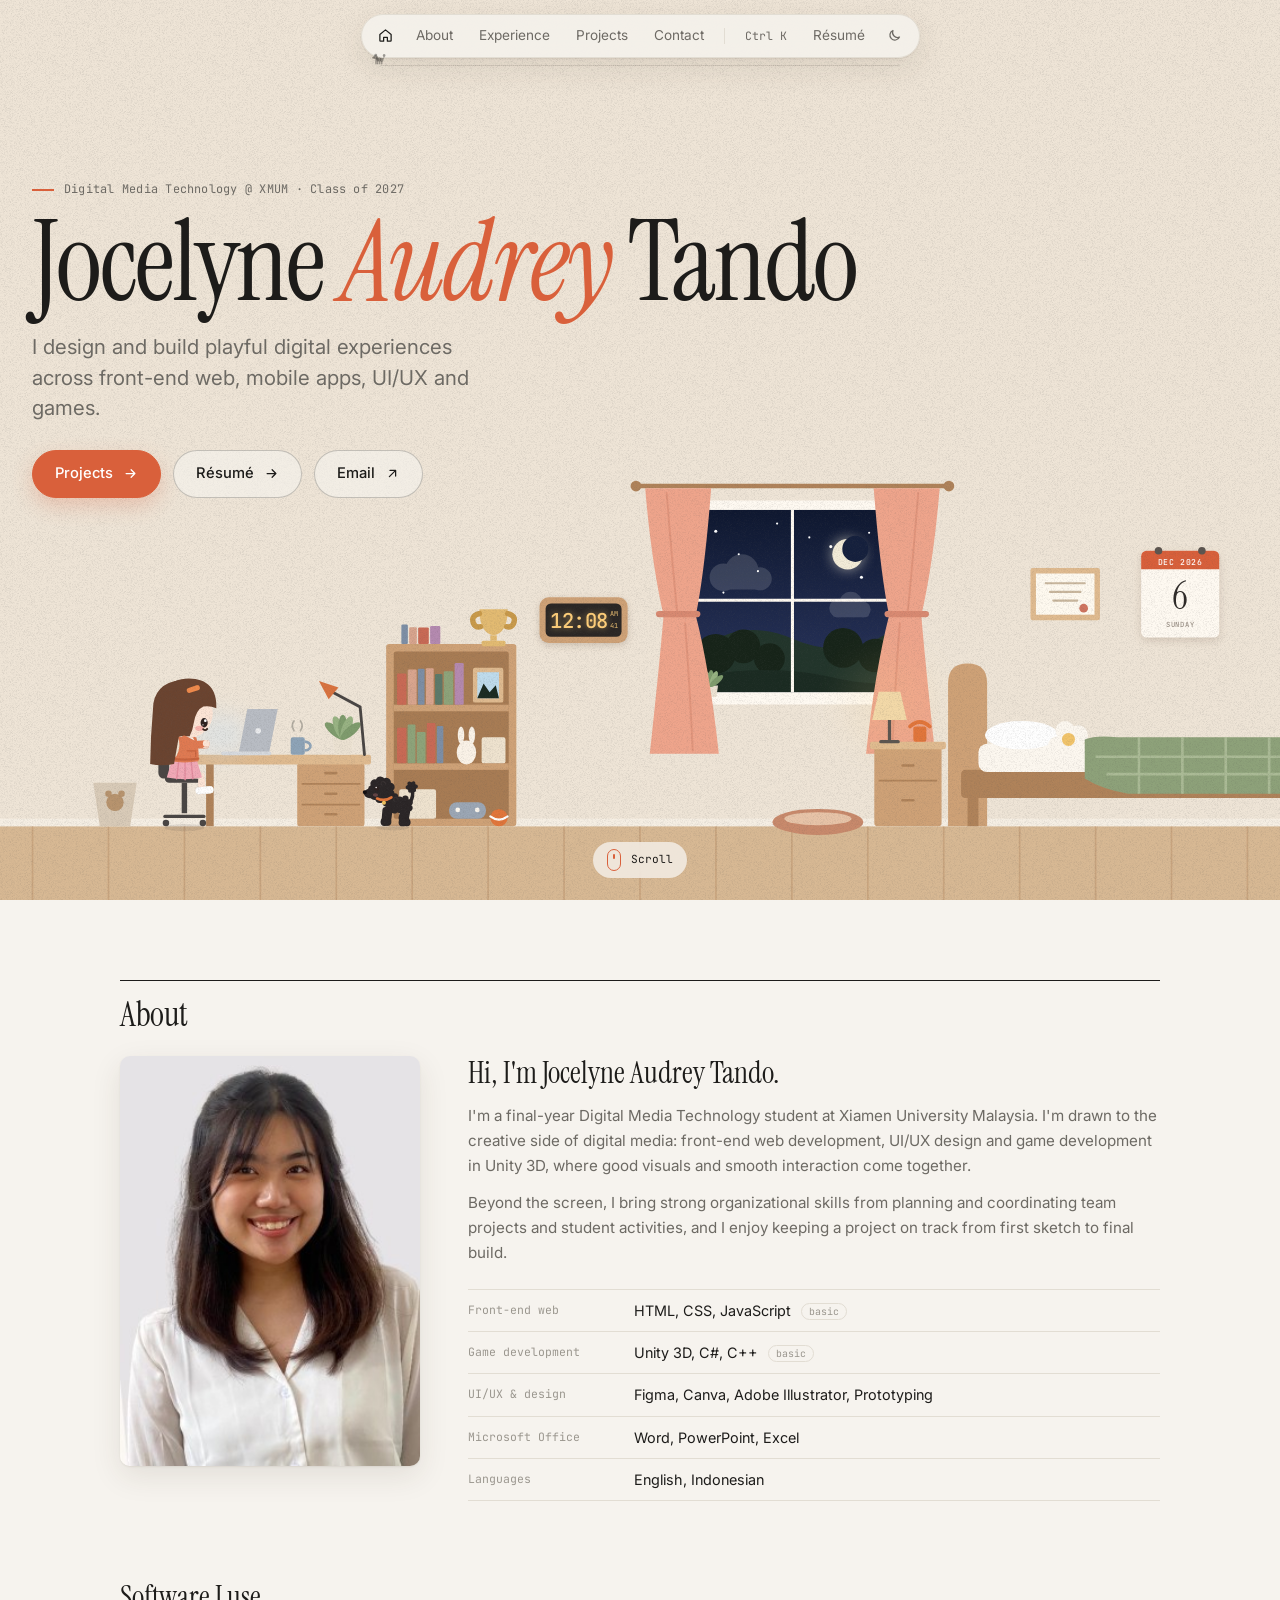
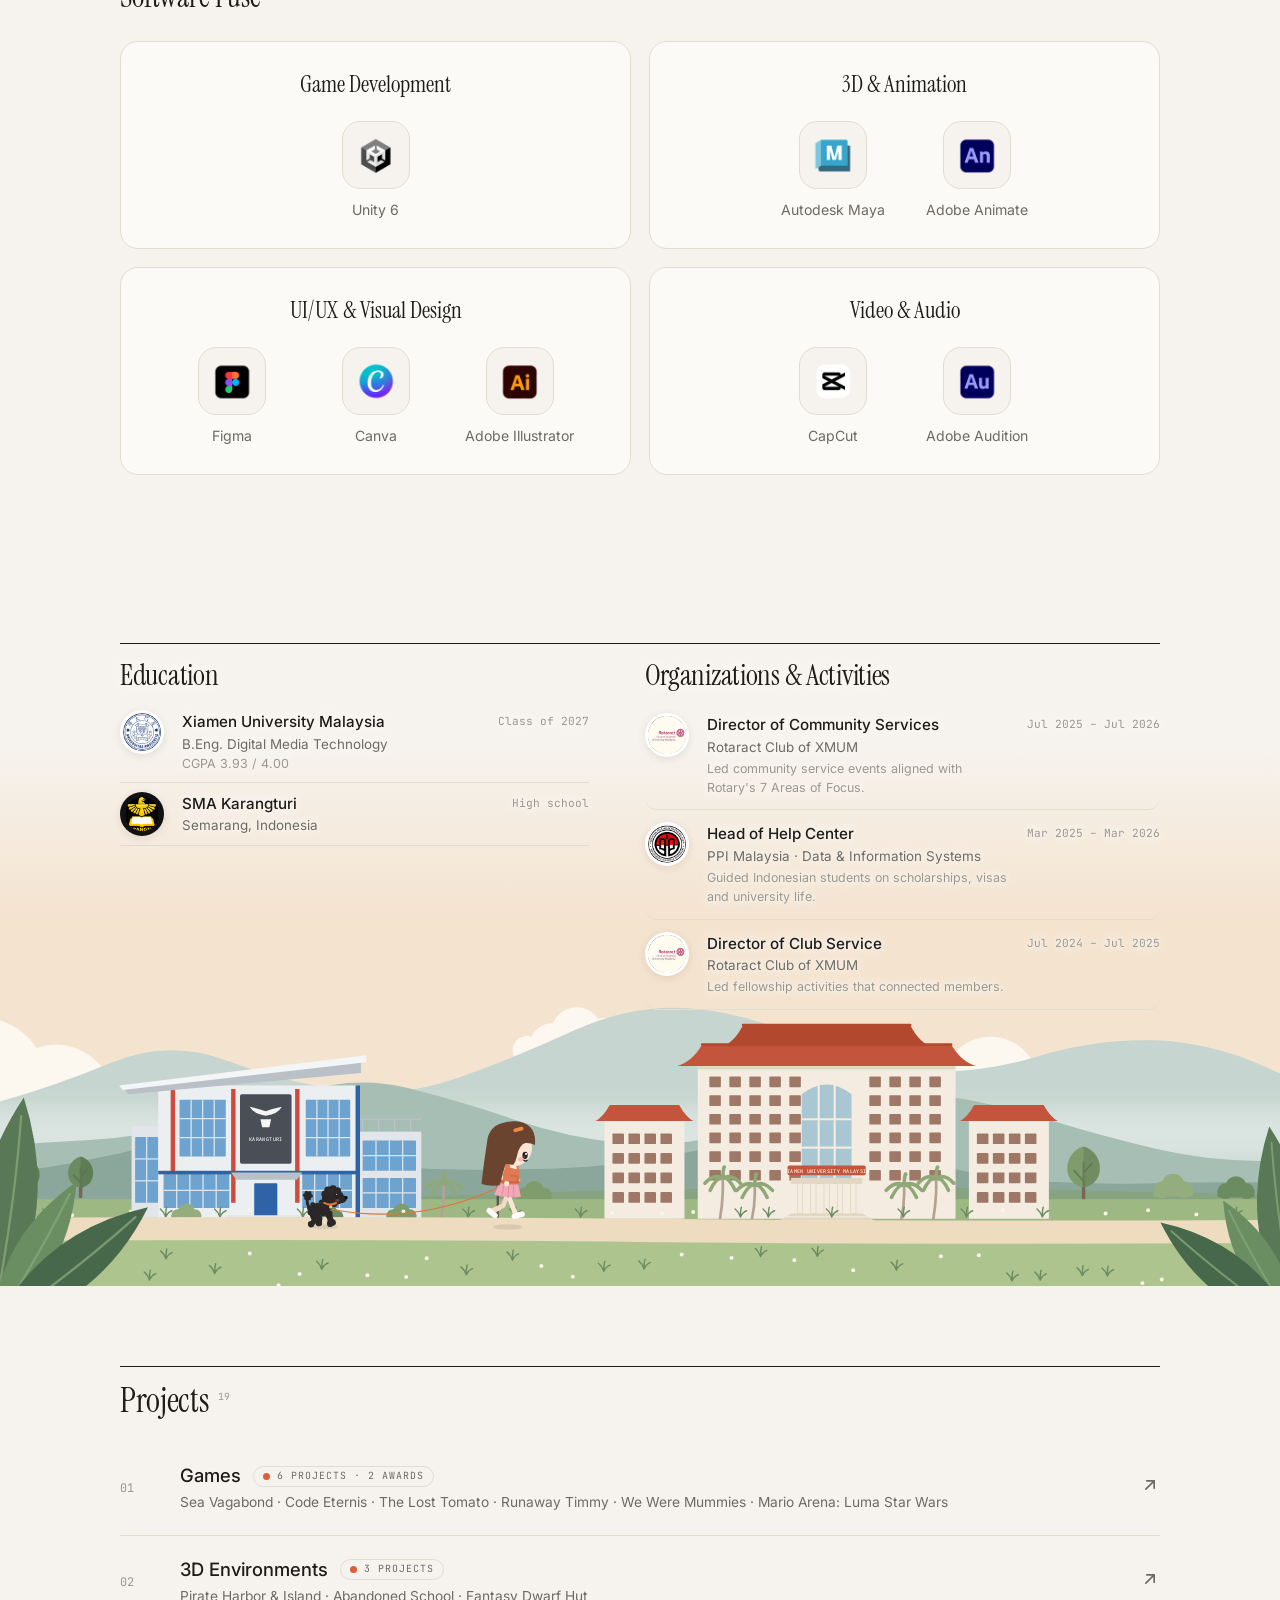
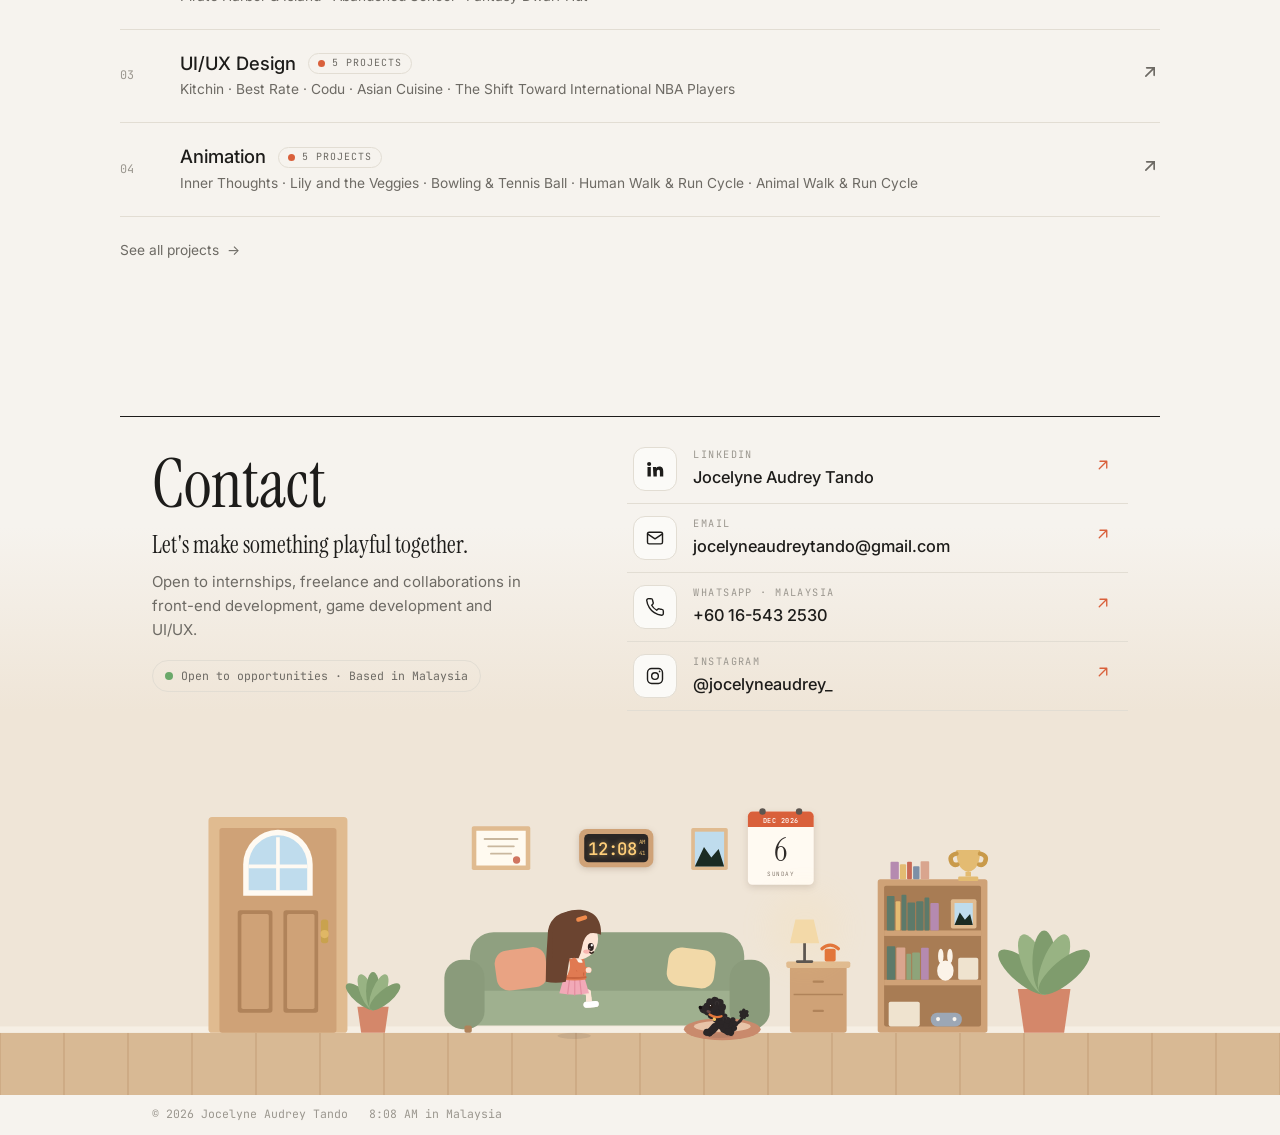
==== commit 1e762f36: "Refresh portfolio: cleaner sections, projects page, living-room contact - Hero: new intro line, full" ====
--- a/index.html
+++ b/index.html
@@ -26,9 +26,8 @@
       </a>
       <div class="nav-links">
         <a href="#about">About</a>
+        <a href="#experience">Experience</a>
         <a href="#projects">Projects</a>
-        <a href="#experience">Experience</a>
-        <a href="#awards">Awards</a>
         <a href="#contact">Contact</a>
       </div>
       <span class="nav-sep" aria-hidden="true"></span>
@@ -39,6 +38,19 @@
         <svg class="i-sun" viewBox="0 0 24 24" aria-hidden="true"><circle cx="12" cy="12" r="4"/><path d="M12 2v2M12 20v2M4.9 4.9l1.4 1.4M17.7 17.7l1.4 1.4M2 12h2M20 12h2M4.9 19.1l1.4-1.4M17.7 6.3l1.4-1.4"/></svg>
       </button>
     </nav>
+    <div class="scroll-prog" aria-hidden="true">
+      <span class="sp-fill"></span>
+      <svg class="sp-dog" viewBox="-24 -36 52 40">
+        <g class="sp-dog-in">
+          <path class="sp-tail" d="M-13 -20 Q-17 -26 -16 -30"/><circle cx="-16" cy="-32" r="4.5"/>
+          <circle cx="-7" cy="-17" r="7"/><circle cx="1" cy="-18" r="7.5"/><circle cx="8" cy="-17" r="6.5"/>
+          <rect class="sp-leg l1" x="-10" y="-13" width="4.5" height="12" rx="2.2"/><rect class="sp-leg l2" x="-3" y="-13" width="4.5" height="12" rx="2.2"/>
+          <rect class="sp-leg l1" x="4" y="-13" width="4.5" height="12" rx="2.2"/><rect class="sp-leg l2" x="10" y="-13" width="4.5" height="12" rx="2.2"/>
+          <circle cx="14" cy="-26" r="7.5"/><circle cx="13" cy="-33" r="5"/><ellipse cx="21" cy="-24" rx="5" ry="3.6"/>
+          <ellipse cx="9" cy="-22" rx="3.6" ry="7"/>
+        </g>
+      </svg>
+    </div>
   </header>
 
   <main id="top">
@@ -46,16 +58,16 @@
     <section class="hero" id="home">
       <div class="scene scene-hero" data-scene="hero"></div>
       <div class="container hero-text">
-        <p class="eyebrow">Digital Media Tech @ XMUM · Class of 2027</p>
+        <p class="eyebrow">Digital Media Technology @ XMUM · Class of 2027</p>
         <h1>Jocelyne <em>Audrey</em> Tando</h1>
-        <p class="hero-role">I build <span id="rotator">games</span><span class="caret" aria-hidden="true">|</span></p>
-        <p class="hero-intro">Game developer and UI/UX designer turning creative concepts into living, interactive worlds.</p>
+        <p class="hero-intro big">I design and build playful digital experiences across front-end web, mobile apps, UI/UX and games.</p>
         <div class="hero-links">
-          <a href="#projects" class="ulink">Projects <svg viewBox="0 0 24 24" aria-hidden="true"><path d="M12 5v14M6 13l6 6 6-6"/></svg></a>
-          <a href="resume.pdf" class="ulink" target="_blank" rel="noopener">Résumé <svg viewBox="0 0 24 24" aria-hidden="true"><path d="M5 12h14M13 6l6 6-6 6"/></svg></a>
-          <a href="mailto:jocelyneaudreytando@gmail.com" class="ulink">Email <svg viewBox="0 0 24 24" aria-hidden="true"><path d="M7 17 17 7M8 7h9v9"/></svg></a>
+          <a href="#projects" class="hbtn primary">Projects <svg viewBox="0 0 24 24" aria-hidden="true"><path d="M5 12h14M13 6l6 6-6 6"/></svg></a>
+          <a href="resume.pdf" class="hbtn" target="_blank" rel="noopener">Résumé <svg viewBox="0 0 24 24" aria-hidden="true"><path d="M5 12h14M13 6l6 6-6 6"/></svg></a>
+          <a href="mailto:jocelyneaudreytando@gmail.com" class="hbtn">Email <svg viewBox="0 0 24 24" aria-hidden="true"><path d="M7 17 17 7M8 7h9v9"/></svg></a>
         </div>
       </div>
+      <a class="hero-hint" href="#about"><span class="mouse" aria-hidden="true"></span>Scroll</a>
     </section>
 
     <!-- About: photo + bio + skills, then the software I use -->
@@ -66,15 +78,15 @@
           <img src="img/me.jpg" alt="Photo of Jocelyne Audrey Tando" width="300" height="410">
         </figure>
         <div class="about-body">
-          <p class="lead reveal">I'm a Digital Media Technology engineering student at Xiamen University Malaysia, graduating in 2027.</p>
-          <p class="reveal">I love turning creative art concepts into living, interactive worlds, combining game engine development, 3D modeling and playful UI/UX design. I care about interactive storytelling, intuitive interfaces and the small details that make a world feel alive.</p>
+          <p class="lead reveal">Hi, I'm Jocelyne Audrey Tando.</p>
+          <p class="reveal">I'm a final-year Digital Media Technology student at Xiamen University Malaysia. I'm drawn to the creative side of digital media: front-end web development, UI/UX design and game development in Unity 3D, where good visuals and smooth interaction come together.</p>
+          <p class="reveal">Beyond the screen, I bring strong organizational skills from planning and coordinating team projects and student activities, and I enjoy keeping a project on track from first sketch to final build.</p>
           <dl class="skills reveal">
-            <div><dt>Game &amp; 3D</dt><dd>Unity, Autodesk Maya, Level design, Multiplayer</dd></div>
-            <div><dt>UI/UX</dt><dd>Figma, Canva, Prototyping, Usability testing</dd></div>
-            <div><dt>Visual design</dt><dd>Adobe Illustrator, Canva</dd></div>
-            <div><dt>Animation</dt><dd>Adobe Animate, Autodesk Maya, Lip-sync, Keyframe animation</dd></div>
-            <div><dt>Video &amp; audio</dt><dd>CapCut, Adobe Audition</dd></div>
-            <div><dt>Strengths</dt><dd>Creative · Teamwork · Ambitious</dd></div>
+            <div><dt>Front-end web</dt><dd>HTML, CSS, JavaScript <span class="lvl">basic</span></dd></div>
+            <div><dt>Game development</dt><dd>Unity 3D, C#, C++ <span class="lvl">basic</span></dd></div>
+            <div><dt>UI/UX &amp; design</dt><dd>Figma, Canva, Adobe Illustrator, Prototyping</dd></div>
+            <div><dt>Microsoft Office</dt><dd>Word, PowerPoint, Excel</dd></div>
+            <div><dt>Languages</dt><dd>English, Indonesian</dd></div>
           </dl>
         </div>
       </div>
@@ -85,63 +97,46 @@
       </div>
     </section>
 
-    <!-- Projects -->
-    <section id="projects" class="section container">
-      <div class="section-head">
-        <h2>Projects <sup id="workCount">19</sup></h2>
-        <div class="filters" role="tablist" aria-label="Filter projects">
-          <button role="tab" class="filter active" data-filter="all" aria-selected="true">All</button>
-          <button role="tab" class="filter" data-filter="game" aria-selected="false">Games</button>
-          <button role="tab" class="filter" data-filter="environment" aria-selected="false">3D Env</button>
-          <button role="tab" class="filter" data-filter="uiux" aria-selected="false">UI/UX</button>
-          <button role="tab" class="filter" data-filter="animation" aria-selected="false">Animation</button>
-        </div>
-      </div>
-
-      <div class="proj-grid" id="projectGrid"></div>
-      <button class="more-btn" id="moreBtn" hidden></button>
-    </section>
-
-    <div class="scene scene-strip" data-scene="desk"></div>
-
-
-    <div class="scene scene-strip" data-scene="walk"></div>
-
     <!-- Experience + Education -->
+    <div class="edu-block">
+      <div class="scene scene-campus" data-scene="campus"></div>
+      <div class="container edu-rule-wrap"><hr class="edu-rule"></div>
     <div class="container split">
-      <section id="experience" class="section">
-        <div class="section-head"><h2>Organizations &amp; Activities</h2></div>
-        <ol class="rows" id="expList"></ol>
-      </section>
       <section id="education" class="section">
         <div class="section-head"><h2>Education</h2></div>
         <ol class="rows">
           <li class="row reveal" data-school="xmum">
+            <img class="row-logo" src="img/logos/xmum.png" alt="Xiamen University Malaysia logo" width="44" height="44">
             <div class="row-main">
               <h3>Xiamen University Malaysia</h3>
-              <p>Bachelor of Digital Media Technology (Engineering)</p>
-              <p class="muted">Dean's List ×3 · Top CGPA Achiever (Sept 2025 semester)</p>
+              <p>B.Eng. Digital Media Technology</p>
+              <p class="muted">CGPA 3.93 / 4.00</p>
             </div>
             <span class="row-date">Class of 2027</span>
           </li>
           <li class="row reveal" data-school="karangturi">
+            <img class="row-logo dark" src="img/logos/karangturi.png" alt="SMA Karangturi logo" width="44" height="44">
             <div class="row-main">
               <h3>SMA Karangturi</h3>
-              <p>High school · Semarang, Indonesia</p>
+              <p>Semarang, Indonesia</p>
             </div>
             <span class="row-date">High school</span>
           </li>
         </ol>
       </section>
-    </div>
-
-    <div class="scene scene-strip" data-scene="campus"></div>
-
-    <!-- Awards -->
-    <section id="awards" class="section container">
-      <div class="section-head"><h2>Awards <sup id="awardCount">5</sup></h2></div>
-      <div class="scene scene-hall" data-scene="hall"></div>
-      <ol class="rows awards" id="awardList"></ol>
+      <section id="experience" class="section">
+        <div class="section-head"><h2>Organizations &amp; Activities</h2></div>
+        <ol class="rows" id="expList"></ol>
+      </section>
+    </div>
+    </div>
+
+
+    <!-- Projects: one line per category, each opens the full projects page already filtered -->
+    <section id="projects" class="section container">
+      <div class="section-head"><h2>Projects <sup id="workCount">19</sup></h2></div>
+      <ol class="plist" id="projectList"></ol>
+      <a class="plist-all" href="projects.html">See all projects <span aria-hidden="true">→</span></a>
     </section>
 
     <!-- Contact -->
@@ -150,7 +145,7 @@
         <div class="contact-intro">
           <h2>Contact</h2>
           <p class="contact-lead">Let's make something playful together.</p>
-          <p class="muted">Open to internships, freelance and collaborations in game development, UI/UX and animation.</p>
+          <p class="muted">Open to internships, freelance and collaborations in front-end development, game development and UI/UX.</p>
           <p class="status"><span class="status-dot" aria-hidden="true"></span>Open to opportunities · Based in Malaysia</p>
         </div>
         <ul class="contact-list">
@@ -170,24 +165,15 @@
             <span class="c-icon"><svg viewBox="0 0 24 24" aria-hidden="true"><rect x="3" y="3" width="18" height="18" rx="5"/><circle cx="12" cy="12" r="4"/><circle class="fill" cx="17.5" cy="6.5" r="1"/></svg></span>
             <span class="c-text"><span class="c-label">Instagram</span><span class="c-value">@jocelyneaudrey_</span></span>
             <span class="c-arrow"><svg viewBox="0 0 24 24" aria-hidden="true"><path d="M7 17 17 7M8 7h9v9"/></svg></span></a></li>
-          <li class="c-copy"><button class="copy" data-email="jocelyneaudreytando@gmail.com">
-            <svg viewBox="0 0 24 24" aria-hidden="true"><rect x="9" y="9" width="12" height="12" rx="2"/><path d="M5 15V5a2 2 0 0 1 2-2h10"/></svg>
-            <span class="copy-hint">Copy email address</span></button></li>
         </ul>
       </div>
     </section>
 
-    <div class="scene scene-strip scene-last" data-scene="home"></div>
+    <div class="scene scene-strip scene-last scene-home" data-scene="livingroom"></div>
   </main>
 
   <footer class="footer container">
     <span>© <span id="year"></span> Jocelyne Audrey Tando <span class="clock" id="clock"></span></span>
-    <nav aria-label="Social">
-      <a href="https://www.linkedin.com/in/jocelyne-audrey-tando/" target="_blank" rel="noopener">LinkedIn</a>
-      <a href="https://www.instagram.com/jocelyneaudrey_/" target="_blank" rel="noopener">Instagram</a>
-      <a href="https://wa.me/60165432530" target="_blank" rel="noopener">WhatsApp</a>
-      <a href="https://jocelyneat.github.io/portofolio/" target="_blank" rel="noopener">Desk version</a>
-    </nav>
   </footer>
 
   <!-- Project modal -->
@@ -200,18 +186,6 @@
     </div>
   </div>
 
-  <!-- Certificate / photo viewer -->
-  <div class="modal lightbox" id="lightbox" aria-hidden="true">
-    <div class="modal-backdrop" data-lb-close></div>
-    <figure class="lb-panel" role="dialog" aria-modal="true" aria-label="Certificate photos">
-      <button class="modal-close" data-lb-close aria-label="Close">✕</button>
-      <img id="lbImg" alt="">
-      <figcaption><span id="lbCap"></span>
-        <span class="lb-nav"><button id="lbPrev" aria-label="Previous photo">←</button><span id="lbCount"></span><button id="lbNext" aria-label="Next photo">→</button></span>
-      </figcaption>
-    </figure>
-  </div>
-
   <!-- Command palette -->
   <div class="cmd" id="cmd" aria-hidden="true">
     <div class="modal-backdrop" data-cmd-close></div>
@@ -224,6 +198,7 @@
   <div class="toast" id="toast" role="status" aria-live="polite"></div>
 
   <script src="world.js"></script>
+  <script src="shared.js"></script>
   <script src="script.js"></script>
 </body>
 </html>
--- a/style.css
+++ b/style.css
@@ -77,7 +77,7 @@
 kbd { font-family: var(--mono); font-size: .72rem; }
 
 /* Floating navigation pill */
-.nav-wrap { position: fixed; top: 14px; left: 0; right: 0; z-index: 50; display: flex; justify-content: center; padding: 0 12px; pointer-events: none; }
+.nav-wrap { position: fixed; top: 14px; left: 0; right: 0; z-index: 50; display: flex; flex-direction: column; align-items: center; padding: 0 12px; pointer-events: none; }
 .nav {
   pointer-events: auto; display: flex; align-items: center; gap: 2px; padding: 5px; border-radius: 999px;
   background: color-mix(in srgb, var(--bg) 82%, transparent); backdrop-filter: blur(14px); -webkit-backdrop-filter: blur(14px);
@@ -839,3 +839,632 @@
   .about-photo { max-width: 280px; }
   .tool-groups { grid-template-columns: 1fr; }
 }
+
+/* About, a little more zoomed out */
+.about { grid-template-columns: minmax(0, 300px) minmax(0, 1fr); gap: 48px; align-items: start; }
+.about-body .lead { font-family: var(--serif); font-size: 1.9rem; line-height: 1.15; }
+.about-body > p + p { font-size: .95rem; line-height: 1.65; color: var(--muted); margin-top: 12px; }
+.about-body .skills { margin-top: 24px; }
+.about-body .skills > div { grid-template-columns: 9.5rem minmax(0, 1fr); padding: 9px 0; }
+.about-body .skills dd { font-size: .9rem; }
+.lvl { font-family: var(--mono); font-size: .62rem; color: var(--faint); border: 1px solid var(--line); border-radius: 999px; padding: 1px 7px; margin-left: 6px; vertical-align: 1px; }
+
+/* Scroll progress under the nav: thin line + running poodle */
+.scroll-prog { --p: 0; position: relative; width: min(560px, calc(100vw - 48px)); height: 3px; margin-top: 16px; border-radius: 3px;
+  background: color-mix(in srgb, var(--fg) 12%, transparent); }
+.sp-fill { position: absolute; left: 0; top: 0; bottom: 0; width: calc(var(--p) * 100%); border-radius: 3px; background: var(--accent); }
+.sp-dog { position: absolute; left: calc(var(--p) * 100%); bottom: 1px; width: 30px; height: 23px; transform: translateX(-60%); overflow: visible; }
+.sp-dog-in { fill: var(--fg); transform-box: fill-box; transform-origin: 50% 100%; transition: transform .25s; }
+.sp-tail { fill: none; stroke: var(--fg); stroke-width: 3; stroke-linecap: round; transform-box: fill-box; transform-origin: 0 100%; animation: spWag .45s ease-in-out infinite alternate; }
+.scroll-prog.back .sp-dog-in { transform: scaleX(-1); }
+.sp-leg { transform-box: fill-box; transform-origin: 50% 0; }
+.running .sp-dog-in { animation: spTrot .22s ease-in-out infinite alternate; }
+.running .l1 { animation: spLeg .22s ease-in-out infinite alternate; }
+.running .l2 { animation: spLeg .22s ease-in-out infinite alternate-reverse; }
+.running .sp-tail { animation-duration: .15s; }
+.scroll-prog.back.running .sp-dog-in { animation-name: spTrotBack; }
+@keyframes spTrot { to { transform: translateY(-2px); } }
+@keyframes spTrotBack { from { transform: scaleX(-1); } to { transform: scaleX(-1) translateY(-2px); } }
+@keyframes spLeg { from { transform: rotate(-28deg); } to { transform: rotate(28deg); } }
+@keyframes spWag { from { transform: rotate(-14deg); } to { transform: rotate(16deg); } }
+/* Progress line: barely noticeable, tucked right under the nav like a dotted thread */
+.scroll-prog { height: 1px; margin-top: 7px; width: min(520px, calc(100vw - 64px)); background: none;
+  border-top: 1px dotted color-mix(in srgb, var(--fg) 22%, transparent); opacity: .7; }
+.sp-fill { display: none; }
+.sp-dog { width: 15px; height: 12px; bottom: 0; }
+.sp-dog-in { fill: color-mix(in srgb, var(--fg) 55%, transparent); }
+.sp-tail { fill: none; stroke: color-mix(in srgb, var(--fg) 55%, transparent); }
+
+/* ==========================================================================
+   Projects TV room
+   ========================================================================== */
+.tv-hint { font-family: var(--mono); font-size: .72rem; color: var(--faint); }
+.tv-room { position: relative; aspect-ratio: 1440 / 560; border-radius: 22px; overflow: hidden; border: 1px solid var(--line); }
+.scene-tv { position: absolute; inset: 0; }
+.scene-tv::before { background: var(--r-wall); }
+.scene-tv .hero, .scene-tv .dog { cursor: pointer; }
+.tvr-string { fill: none; stroke: #6d625a; stroke-width: 1.4; }
+.tvr-bulb { fill: #ffd98a; filter: drop-shadow(0 0 5px #ffd98a); animation: bulb 2.4s ease-in-out infinite; }
+.tvr-wallglow { fill: #9cc8ff; opacity: calc(.1 + var(--night) * .14); filter: blur(40px); animation: tvFlicker 2.8s ease-in-out infinite; }
+.tvr-floorglow { fill: #9cc8ff; opacity: calc(.12 + var(--night) * .12); filter: blur(18px); animation: tvFlicker 2.8s ease-in-out infinite; }
+@keyframes tvFlicker { 40% { opacity: calc(.16 + var(--night) * .2); } 70% { opacity: calc(.08 + var(--night) * .1); } }
+.tvr-sofa { fill: #9fb08f; } .tvr-sofa-d { fill: #8a9b7b; } .tvr-cushion { fill: #e9a27c; }
+:root[data-theme="dark"] .tvr-sofa { fill: #56634e; } :root[data-theme="dark"] .tvr-sofa-d { fill: #4a5643; } :root[data-theme="dark"] .tvr-cushion { fill: #a96a50; }
+.tvr-bowl { fill: #e2565c; } .tvr-corn { fill: #fbf1d4; }
+.tvr-bezel { fill: #2b2725; } .tvr-neck { fill: #3b3735; }
+.tvr-speaker { fill: #3b3735; } .tvr-cone { fill: #5a5450; }
+
+/* The TV screen (HTML over the drawing) */
+.tv { position: absolute; left: 58.75%; top: 30.71%; width: 29.72%; height: 42.5%; }
+.tv-screen { position: relative; width: 100%; height: 100%; border-radius: 4px; overflow: hidden; background: #111; cursor: pointer; }
+.tv-img, .tv-video { position: absolute; inset: 0; width: 100%; height: 100%; object-fit: cover; }
+.tv-video { opacity: 0; transition: opacity .4s; }
+.has-video .tv-video { opacity: 1; }
+.tv-screen::after { content: ""; position: absolute; inset: 0; pointer-events: none;
+  background: repeating-linear-gradient(to bottom, rgba(255,255,255,.04) 0 1px, transparent 1px 3px), radial-gradient(ellipse at center, transparent 55%, rgba(0,0,0,.35)); }
+.tv-static { position: absolute; inset: 0; opacity: 0; pointer-events: none; background-image: url("img/grain.png"); background-size: 120px; filter: contrast(3) grayscale(1); }
+.static .tv-static { animation: tvStatic .45s steps(6) both; }
+@keyframes tvStatic { 0% { opacity: 1; background-position: 0 0; } 50% { opacity: 1; background-position: 40px 70px; } 100% { opacity: 0; background-position: 90px 20px; } }
+.tv-ch { position: absolute; top: 8px; left: 10px; font-family: var(--mono); font-size: clamp(.55rem, .9vw, .72rem); font-weight: 500; color: #9dffb0; text-shadow: 0 0 6px rgba(157, 255, 176, .7); letter-spacing: .08em; }
+.static .tv-ch { animation: chBlink .9s steps(2) 2; }
+@keyframes chBlink { 50% { opacity: 0; } }
+.tv-sound { position: absolute; top: 6px; right: 6px; display: grid; place-items: center; width: 28px; height: 28px; border-radius: 50%; background: rgba(0,0,0,.45); color: #fff; }
+.tv-sound svg { width: 15px; height: 15px; fill: none; stroke: currentColor; stroke-width: 2; stroke-linecap: round; stroke-linejoin: round; }
+.tv-sound .tv-wave { display: none; } .tv-sound.on .tv-wave { display: inline; } .tv-sound.on .tv-x { display: none; }
+.tv-lower { position: absolute; left: 0; right: 0; bottom: 0; display: flex; align-items: flex-end; justify-content: space-between; gap: 10px; padding: 26px 10px 8px;
+  background: linear-gradient(to top, rgba(0,0,0,.75), transparent); color: #fff; }
+.tv-meta { display: flex; flex-direction: column; min-width: 0; }
+.tv-meta b { font-family: var(--serif); font-weight: 400; font-size: clamp(.9rem, 1.6vw, 1.3rem); line-height: 1.1; }
+.tv-meta span { font-size: clamp(.6rem, .9vw, .74rem); opacity: .8; white-space: nowrap; overflow: hidden; text-overflow: ellipsis; }
+.tv-open { flex: none; display: inline-flex; align-items: center; gap: 5px; font-size: clamp(.6rem, .85vw, .72rem); font-weight: 600; padding: 5px 10px; border-radius: 999px; background: var(--accent); color: #fff; transition: transform .2s; }
+.tv-open:hover { transform: translateY(-1px); }
+.tv-open svg { width: 11px; height: 11px; fill: none; stroke: currentColor; stroke-width: 2.2; stroke-linecap: round; }
+
+/* Remote: channels + playlist */
+.remote { margin-top: 18px; display: grid; gap: 14px; }
+.channels { display: grid; grid-template-columns: repeat(4, minmax(0, 1fr)); gap: 10px; }
+.channel { display: flex; align-items: center; gap: 10px; padding: 12px 14px; border-radius: 14px; border: 1px solid var(--line); background: var(--card); text-align: left; transition: border-color .25s, transform .25s, box-shadow .25s; }
+.channel:hover { transform: translateY(-2px); }
+.channel.active { border-color: var(--accent); box-shadow: 0 8px 20px rgba(217, 96, 59, .14); }
+.ch-num { display: grid; place-items: center; width: 30px; height: 30px; border-radius: 9px; background: #2b2725; color: #9dffb0; font-family: var(--mono); font-size: .8rem; }
+.channel.active .ch-num { background: var(--accent); color: #fff; }
+.ch-label { font-weight: 600; font-size: .92rem; flex: 1; }
+.ch-count { font-family: var(--mono); font-size: .66rem; color: var(--faint); }
+.playlist { display: grid; grid-template-columns: repeat(auto-fill, minmax(150px, 1fr)); gap: 10px; }
+.show { display: flex; flex-direction: column; gap: 6px; text-align: left; padding: 6px; border-radius: 12px; border: 1px solid transparent; transition: border-color .2s, background .2s; animation: rowIn .45s cubic-bezier(.2,.8,.2,1) both; }
+.show:hover { background: color-mix(in srgb, var(--chip) 60%, transparent); }
+.show.on { border-color: var(--line); background: var(--card); }
+.show-thumb { position: relative; display: block; aspect-ratio: 16 / 10; border-radius: 8px; overflow: hidden; background: var(--chip); }
+.show-thumb img { width: 100%; height: 100%; object-fit: cover; }
+.show.on .show-thumb { outline: 2px solid var(--accent); outline-offset: -2px; }
+.show-play { position: absolute; right: 6px; bottom: 6px; width: 18px; height: 18px; border-radius: 50%; background: rgba(0,0,0,.55); }
+.show-play::after { content: ""; position: absolute; left: 7px; top: 5px; border-left: 6px solid #fff; border-top: 4px solid transparent; border-bottom: 4px solid transparent; }
+.show-title { font-size: .8rem; font-weight: 500; line-height: 1.25; padding: 0 2px; }
+.show-award { color: var(--accent); }
+
+@media (max-width: 760px) {
+  .tv-room { aspect-ratio: auto; display: flex; flex-direction: column; }
+  .scene-tv { position: relative; inset: auto; aspect-ratio: 1440 / 560; }
+  .tv { position: relative; left: auto; top: auto; width: 100%; height: auto; aspect-ratio: 16 / 9; }
+  .channels { grid-template-columns: repeat(2, minmax(0, 1fr)); }
+}
+
+/* ==========================================================================
+   Projects: full-screen TV room
+   ========================================================================== */
+.tv-section { padding-top: 40px; }
+.tv-stage { position: relative; height: 100vh; height: 100svh; min-height: 620px; overflow: hidden; }
+.tv-stage .scene-tv { position: absolute; inset: 0; }
+.tv-stage .scene-tv::before { background: var(--r-wall); }
+.tv-headline { position: relative; z-index: 2; display: flex; justify-content: space-between; align-items: baseline; gap: 16px; padding-top: 92px; }
+.tv-headline h2 { font-family: var(--serif); font-weight: 400; font-size: 2.1rem; line-height: 1; }
+.tv-headline sup { font-family: var(--mono); font-size: .62rem; color: var(--faint); }
+.tv-headline p { font-family: var(--mono); font-size: .72rem; color: var(--muted); }
+.tv-wrap { position: absolute; z-index: 1; left: 50%; top: 52%; transform: translate(-50%, -54%); width: min(78vw, calc((100svh - 330px) * 16 / 9), 1180px); }
+.tv { position: relative; left: auto; top: auto; width: 100%; height: auto; padding: 14px; border-radius: 18px; background: #2b2725; box-shadow: 0 30px 80px rgba(40, 30, 20, .28), inset 0 0 0 2px #3b3735; }
+.tv::after { content: ""; position: absolute; left: 50%; bottom: -16px; width: 70px; height: 16px; margin-left: -35px; background: #3b3735; }
+.tv-screen { aspect-ratio: 16 / 9; width: 100%; height: auto; border-radius: 6px; cursor: default; background: #000; }
+.tv-screen::after { display: none; }
+.tv-img, .tv-video { object-fit: contain; background: #000; }
+.swap .tv-img, .swap .tv-video { animation: tvSwap .5s ease; }
+@keyframes tvSwap { from { opacity: 0; } }
+.tv-ch { top: 14px; left: 16px; font-size: .72rem; color: #fff; text-shadow: 0 1px 4px rgba(0,0,0,.6); background: rgba(0,0,0,.35); padding: 3px 8px; border-radius: 999px; }
+.tv-sound { top: 12px; right: 12px; width: 34px; height: 34px; }
+.tv-arrow { position: absolute; top: 50%; z-index: 2; display: grid; place-items: center; width: 48px; height: 48px; margin-top: -24px; border-radius: 50%;
+  background: rgba(255,255,255,.88); color: #2b2725; box-shadow: 0 6px 18px rgba(0,0,0,.25); transition: transform .25s, background .25s; }
+.tv-arrow svg { width: 20px; height: 20px; fill: none; stroke: currentColor; stroke-width: 2.4; stroke-linecap: round; stroke-linejoin: round; }
+.tv-arrow:hover { transform: scale(1.08); background: #fff; }
+.tv-arrow.prev { left: 14px; } .tv-arrow.next { right: 14px; }
+.tv-lower { padding: 40px 18px 14px; align-items: flex-end; }
+.tv-meta b { font-size: clamp(1.2rem, 2vw, 1.8rem); }
+.tv-meta span { font-size: .82rem; }
+.tv-count { font-family: var(--mono); font-size: .7rem; opacity: .75; margin-left: auto; margin-right: 6px; white-space: nowrap; }
+.tv-open { font-size: .8rem; padding: 8px 14px; }
+.tv-cabinet { position: relative; margin: 14px auto 0; width: 82%; height: 64px; border-radius: 6px; background: var(--hr-wood); box-shadow: inset 0 8px 0 var(--hr-wood-l); display: grid; grid-template-columns: repeat(3, 1fr); }
+.tv-cabinet span { border-left: 2px solid var(--hr-wood-d); }
+.tv-cabinet span:first-child { border-left: 0; }
+.tv-sofa { position: absolute; z-index: 3; left: 50%; bottom: -6px; width: min(58vw, 760px); transform: translateX(-50%); pointer-events: none; }
+.sf-arm { fill: #8a9b7b; } .sf-back { fill: #9fb08f; } .sf-cushion { fill: #e9a27c; }
+:root[data-theme="dark"] .sf-arm { fill: #4a5643; } :root[data-theme="dark"] .sf-back { fill: #56634e; } :root[data-theme="dark"] .sf-cushion { fill: #a96a50; }
+.sf-plaid { fill: var(--hr-plaid); } .sf-plaid-line { fill: none; stroke: var(--hr-plaid-line); stroke-width: 3; }
+.sf-top { fill: #2c2829; } .sf-skin { fill: #f7dbc9; }
+.sf-hair { fill: #5b3b2b; } .sf-hair-hi { fill: none; stroke: #7a5442; stroke-width: 4; stroke-linecap: round; opacity: .7; }
+.sf-hair-line { fill: none; stroke: #4a2f22; stroke-width: 2; stroke-linecap: round; opacity: .55; }
+.sf-me { transform-box: fill-box; transform-origin: 50% 100%; animation: sfSway 5s ease-in-out infinite; }
+.sf-pd { fill: #2b2627; } .sf-curl { fill: none; stroke: #4a4241; stroke-width: 2; stroke-linecap: round; }
+.sf-bandana { fill: var(--g-bandana, #e2763b); }
+.sf-dog { transform-box: fill-box; transform-origin: 50% 100%; }
+.sf-dog-head { transform-box: fill-box; transform-origin: 50% 90%; animation: sfTilt 4s ease-in-out infinite; }
+.sf-dog.perk { animation: sfPerk .5s ease; }
+@keyframes sfSway { 50% { transform: rotate(-1.2deg); } }
+@keyframes sfTilt { 0%, 60%, 100% { transform: none; } 75% { transform: rotate(-9deg); } }
+@keyframes sfPerk { 40% { transform: translateY(-12px); } }
+.shortcuts-wrap { padding-top: 36px; }
+.shortcuts-title { font-family: var(--mono); font-size: .72rem; color: var(--faint); margin-bottom: 12px; }
+.shortcuts { display: grid; grid-template-columns: repeat(5, minmax(0, 1fr)); gap: 12px; }
+.shortcut { display: flex; align-items: center; gap: 12px; padding: 10px 14px 10px 10px; border-radius: 16px; border: 1px solid var(--line); background: var(--card); transition: transform .25s, border-color .25s, box-shadow .25s; }
+.shortcut:hover { transform: translateY(-3px); border-color: var(--accent); box-shadow: 0 10px 24px rgba(217, 96, 59, .12); }
+.sc-thumb { flex: none; width: 54px; height: 54px; border-radius: 11px; overflow: hidden; background: var(--chip); }
+.sc-thumb img { width: 100%; height: 100%; object-fit: cover; }
+.sc-text { display: flex; flex-direction: column; min-width: 0; flex: 1; }
+.sc-text b { font-weight: 600; font-size: .95rem; }
+.sc-text small { font-size: .74rem; color: var(--muted); }
+.sc-arrow { color: var(--accent); transition: transform .25s; }
+.shortcut:hover .sc-arrow { transform: translateX(4px); }
+.shortcut.all { padding-left: 16px; background: var(--fg); color: var(--bg); border-color: var(--fg); }
+.shortcut.all small { color: color-mix(in srgb, var(--bg) 70%, transparent); }
+.shortcut.all .sc-arrow { color: var(--bg); }
+@media (max-width: 900px) {
+  .shortcuts { grid-template-columns: repeat(2, minmax(0, 1fr)); }
+  .tv-wrap { width: 92vw; top: 46%; }
+  .tv-sofa { width: 86vw; }
+  .tv-arrow { width: 38px; height: 38px; margin-top: -19px; }
+  .tv-count { display: none; }
+}
+.tv-wrap { top: calc(50% + 50px); transform: translate(-50%, -50%); width: min(74vw, calc((100svh - 420px) * 16 / 9), 1160px); }
+
+/* ==========================================================================
+   Projects page (projects.html)
+   ========================================================================== */
+.pp { padding-top: 110px; padding-bottom: 60px; }
+.pp-back { font-family: var(--mono); font-size: .74rem; color: var(--muted); }
+.pp-back:hover { color: var(--accent); }
+.pp-title { font-family: var(--serif); font-weight: 400; font-size: clamp(2.6rem, 6vw, 4.2rem); line-height: 1; margin: 12px 0 26px; }
+.pp-tabs { display: flex; flex-wrap: wrap; gap: 4px 18px; border-bottom: 1px solid var(--line); padding-bottom: 12px; }
+.pp-tab { font-size: .98rem; color: var(--muted); padding: 8px 12px; border: 1px solid transparent; border-radius: 6px; transition: color .2s, border-color .2s; }
+.pp-tab sup { font-family: var(--mono); font-size: .62rem; margin-left: 4px; color: var(--faint); }
+.pp-tab:hover { color: var(--fg); }
+.pp-tab.active { color: var(--accent); border-color: var(--accent); }
+.pp-bar { display: flex; justify-content: space-between; align-items: center; gap: 16px; flex-wrap: wrap; margin: 22px 0 28px; }
+.pp-summary { font-size: .92rem; color: var(--muted); }
+.pp-summary b { color: var(--fg); }
+.pp-controls { display: flex; gap: 16px; flex-wrap: wrap; }
+.pp-field { display: flex; align-items: center; gap: 10px; font-size: .84rem; color: var(--muted); }
+.pp-field input, .pp-field select { font: inherit; font-size: .88rem; color: var(--fg); background: var(--card); border: 1px solid var(--line); border-radius: 8px; padding: 8px 12px; min-width: 170px; outline: none; transition: border-color .2s; }
+.pp-field input:focus, .pp-field select:focus { border-color: var(--accent); }
+.pp-grid { display: grid; grid-template-columns: repeat(3, minmax(0, 1fr)); gap: 40px 26px; }
+.pp-card { animation: rowIn .5s calc(var(--i) * 40ms) cubic-bezier(.2,.8,.2,1) both; }
+.pp-media { position: relative; display: block; width: 100%; aspect-ratio: 3 / 2; overflow: hidden; border-radius: 8px; background: var(--chip); }
+.pp-media img, .pp-video { position: absolute; inset: 0; width: 100%; height: 100%; object-fit: cover; }
+.pp-media img { transition: transform .8s cubic-bezier(.2,.8,.2,1); }
+.pp-card:hover .pp-media img { transform: scale(1.05); }
+.pp-video { opacity: 0; transition: opacity .4s; } .pp-video.on { opacity: 1; }
+.pp-badge { position: absolute; left: 12px; bottom: 12px; z-index: 1; font-family: var(--mono); font-size: .64rem; letter-spacing: .08em; text-transform: uppercase; color: #fff; padding: 5px 9px; background: rgba(20, 16, 14, .78); border-radius: 4px; }
+.pp-award { position: absolute; left: 12px; top: 12px; z-index: 1; font-family: var(--mono); font-size: .62rem; color: #fff; padding: 4px 9px; background: var(--accent); border-radius: 999px; }
+.pp-corner { position: absolute; right: 0; top: 0; z-index: 1; display: grid; place-items: center; width: 44px; height: 44px; background: color-mix(in srgb, var(--bg) 88%, transparent); border-bottom-left-radius: 8px; transition: background .25s, color .25s; }
+.pp-corner svg { width: 16px; height: 16px; fill: none; stroke: currentColor; stroke-width: 2; stroke-linecap: round; }
+.pp-card:hover .pp-corner { background: var(--accent); color: #fff; }
+.pp-cat { margin-top: 16px; font-family: var(--mono); font-size: .66rem; letter-spacing: .14em; text-transform: uppercase; color: var(--faint); }
+.pp-name { font-family: var(--serif); font-weight: 400; font-size: 1.7rem; line-height: 1.15; margin-top: 4px; }
+.pp-name button { text-align: left; }
+.pp-name button:hover { color: var(--accent); }
+.pp-sub { font-size: .86rem; color: var(--muted); margin-top: 2px; }
+.pp-tags { list-style: none; display: flex; flex-wrap: wrap; gap: 6px; margin-top: 12px; }
+.pp-tags li { font-size: .74rem; padding: 4px 10px; border: 1px solid var(--line); border-radius: 4px; color: var(--muted); }
+.pp-tags li.team { border-color: color-mix(in srgb, var(--accent) 50%, transparent); color: var(--accent); }
+.pp-empty { text-align: center; color: var(--muted); padding: 60px 0; }
+.pp-empty button { color: var(--accent); text-decoration: underline; }
+@media (max-width: 900px) { .pp-grid { grid-template-columns: repeat(2, minmax(0, 1fr)); } }
+@media (max-width: 600px) { .pp-grid { grid-template-columns: 1fr; } .pp-field input, .pp-field select { min-width: 0; width: 100%; } .pp-field { flex: 1; } }
+
+/* TV: video only on the screen; arrows beside it, a small caption underneath */
+.tv::after { display: none; }
+.tv-wrap .tv-arrow { top: calc(50% - 60px); left: auto; right: auto; background: var(--card); color: var(--fg); border: 1px solid var(--line); box-shadow: var(--shadow); }
+.tv-wrap .tv-arrow.prev { left: -72px; }
+.tv-wrap .tv-arrow.next { right: -72px; }
+.tv-wrap .tv-arrow:hover { background: var(--accent); color: #fff; border-color: var(--accent); }
+.tv-caption { position: relative; display: flex; align-items: center; justify-content: center; gap: 12px; flex-wrap: wrap; margin: 12px auto 0; width: 100%;
+  font-size: .82rem; color: var(--muted); }
+.tv-caption .tv-ch { position: static; padding: 3px 9px; border-radius: 999px; font-size: .64rem; color: var(--accent); background: color-mix(in srgb, var(--accent) 12%, transparent); text-shadow: none; }
+.tv-caption .tv-meta { flex-direction: row; align-items: baseline; gap: 8px; min-width: 0; }
+.tv-caption .tv-meta b { font-family: var(--sans); font-weight: 600; font-size: .9rem; color: var(--fg); }
+.tv-caption .tv-meta span { font-size: .8rem; opacity: 1; }
+.tv-caption .tv-count { margin: 0; color: var(--faint); opacity: 1; }
+.tv-caption .tv-sound { position: static; width: 28px; height: 28px; background: var(--chip); color: var(--fg); }
+.tv-caption .tv-open { font-size: .72rem; padding: 5px 11px; }
+.tv-cabinet { margin-top: 12px; }
+@media (max-width: 900px) {
+  .tv-wrap .tv-arrow.prev { left: -10px; }
+  .tv-wrap .tv-arrow.next { right: -10px; }
+  .tv-caption .tv-meta span { display: none; }
+}
+
+/* TV room layout: the TV + caption always sit above the sofa, so nothing is covered */
+.tv-sofa { width: min(44vw, 600px); }
+.tv-wrap { top: auto; bottom: calc(min(44vw, 600px) * 0.3125 + 6px); transform: translateX(-50%);
+  width: min(70vw, calc((100svh - 190px - min(44vw, 600px) * 0.3125 - 70px) * 16 / 9), 1080px); }
+.tv-cabinet { display: none; }
+.tv-caption { margin-top: 14px; }
+/* lamp you can click */
+.tv-lamp { cursor: pointer; outline: none; }
+.tv-lamp .hr-shade { transition: fill .3s, filter .3s; }
+.tv-lamp:hover .hr-shade, .tv-lamp:focus-visible .hr-shade { filter: brightness(1.08) drop-shadow(0 0 10px #ffd98a); }
+.tv-lamp-glow { opacity: calc(.12 + var(--night) * .75); transition: opacity .5s; }
+.tv-lamp-cord { fill: none; stroke: #6d625a; stroke-width: 2; }
+.tv-lamp-knob { fill: var(--accent); }
+.tv-lamp.pulled .tv-lamp-cord, .tv-lamp.pulled .tv-lamp-knob { transform: translateY(8px); transition: transform .15s; }
+:root[data-theme="dark"] .tv-lamp .hr-shade { fill: #ffe2a8; }
+
+/* Organizations: role details */
+#expList .row { align-items: flex-start; }
+.org-label { margin-top: 10px; font-family: var(--mono); font-size: .66rem; letter-spacing: .08em; text-transform: uppercase; color: var(--accent) !important; }
+.org-list { margin: 6px 0 0 16px; font-size: .84rem; color: var(--muted); }
+.org-list li { margin-top: 3px; }
+
+/* Education (left) and Organizations (right), aligned at the top */
+.split { align-items: start; }
+#expList .row { padding: 12px 0; }
+#expList .row-main p.muted { margin-top: 3px; line-height: 1.5; }
+.org-events { list-style: none; display: flex; flex-wrap: wrap; gap: 5px; margin-top: 8px; }
+.org-events li { font-size: .72rem; padding: 2px 9px; border-radius: 999px; border: 1px solid var(--line); color: var(--muted); }
+.org-events li.is-lead { border-color: color-mix(in srgb, var(--accent) 45%, transparent); color: var(--accent); }
+.org-key { font-family: var(--mono); font-size: .64rem; color: var(--faint); margin-top: 10px; }
+.org-key span { color: var(--accent); }
+
+/* Education + Organizations sit on the campus illustration */
+.edu-block { position: relative; overflow: hidden; margin-top: 40px; padding-bottom: clamp(240px, 26vw, 380px); }
+.scene-campus { position: absolute; inset: 0; z-index: 0; }
+.edu-block .split { position: relative; z-index: 1; }
+.edu-block .split .section { padding-top: 56px; }
+.edu-block .split .rows, .edu-block .split .section-head { position: relative; }
+.edu-block .split > section {
+  margin-top: 40px; padding: 26px 28px 18px; border-radius: 20px;
+  background: color-mix(in srgb, var(--bg) 84%, transparent); backdrop-filter: blur(8px); -webkit-backdrop-filter: blur(8px);
+  border: 1px solid color-mix(in srgb, var(--line) 80%, transparent);
+}
+.edu-block .split { gap: 24px; align-items: start; }
+.edu-block .section-head { border-top: 0; padding-top: 0; }
+.scene-campus { inset: auto 0 0 0; height: calc(100vw * 420 / 1440); }
+.edu-block { padding-bottom: calc(100vw * 420 / 1440 * .58); }
+.edu-block { padding-bottom: calc(100vw * 420 / 1440 * .8); }
+
+/* Education + Organizations: no boxes, compact, all on one screen; the scene fades into the page */
+.edu-block { margin-top: 0; padding-bottom: calc(100vw * 420 / 1440 * .62); }
+.edu-block .split { gap: 56px; }
+.edu-block .split > section { margin-top: 0; padding: 0; border: 0; border-radius: 0; background: none; backdrop-filter: none; -webkit-backdrop-filter: none; }
+.edu-block .split .section { padding-top: 70px; padding-bottom: 0; }
+.edu-block .section-head { margin-bottom: 10px; }
+.edu-block .section-head h2 { font-size: 1.8rem; }
+.edu-block .row { padding: 9px 0; gap: 18px; }
+.edu-block .row h3 { font-size: .95rem; }
+.edu-block .row p { font-size: .84rem; line-height: 1.45; }
+.edu-block .row p.muted { font-size: .78rem; margin-top: 1px; }
+.edu-block .row-main { min-width: 0; }
+.edu-block .row-date { white-space: nowrap; }
+/* blend the illustration into the page background: no visible top edge */
+.scene-campus::before { background: none; }
+.scene-campus { -webkit-mask-image: linear-gradient(to bottom, transparent 0%, #000 38%); mask-image: linear-gradient(to bottom, transparent 0%, #000 38%); }
+.edu-block { padding-bottom: calc(100vw * 420 / 1440 * .74); }
+.scene-campus { -webkit-mask-image: linear-gradient(to bottom, transparent 0%, #000 34%, #000 88%, transparent 100%); mask-image: linear-gradient(to bottom, transparent 0%, #000 34%, #000 88%, transparent 100%); }
+
+/* Education + Organizations: logos, sky background, more space above, clean hill lines */
+.edu-block { margin-top: 90px; background: linear-gradient(to bottom, var(--bg) 0, color-mix(in srgb, var(--sky) 55%, var(--bg)) 18%, var(--sky) 60%); }
+.scene-campus { -webkit-mask-image: none; mask-image: none; }
+.scene-campus::before { background: none; }
+.edu-block .row { align-items: flex-start; }
+.edu-block .row-main { flex: 1; }
+.row-logo { flex: none; width: 44px; height: 44px; border-radius: 50%; object-fit: contain; background: #fff; padding: 3px; box-shadow: 0 2px 8px rgba(60, 40, 20, .1); }
+.row-logo.dark { background: #111; padding: 5px; }
+.scene-campus::after { display: none; }
+.edu-block::after { content: ""; position: absolute; inset: 0; pointer-events: none; opacity: .12; background-image: url("img/grain.png"); }
+:root[data-theme="dark"] .edu-block::after { opacity: .08; }
+
+/* Education + Organizations: no name pop-ups; XMUM hover lights up the university roles, high school dims them */
+.school-label { display: none !important; }
+#experience .row[data-school] { transition: opacity .4s ease, transform .4s cubic-bezier(.2,.8,.2,1); border-radius: 12px; }
+.school-focus #experience .row[data-school]:not(.hot) { opacity: .3; }
+#experience .row.hot { transform: translateX(6px); }
+#experience .row.hot h3 { color: var(--accent); }
+/* soft halo so the text stays readable on the sky */
+.edu-block .section-head h2, .edu-block .row h3, .edu-block .row p, .edu-block .row-date {
+  text-shadow: 0 0 6px var(--bg), 0 0 14px var(--bg), 0 0 2px var(--bg);
+}
+/* a wider layout so lines don't wrap as much */
+.edu-block .split { max-width: 1320px; grid-template-columns: minmax(0, 1fr) minmax(0, 1.15fr); gap: 72px; }
+.edu-block .row-main p.muted { max-width: 46ch; }
+/* a bit narrower again: between the original and the wide version */
+.edu-block .split { max-width: 1180px; gap: 56px; grid-template-columns: minmax(0, 1fr) minmax(0, 1.1fr); }
+
+/* Awards: certificate cards first, the ceremony hall below as a closing scene */
+.award-hint { font-family: var(--mono); font-size: .72rem; color: var(--faint); }
+.award-grid { list-style: none; display: grid; grid-template-columns: repeat(2, minmax(0, 1fr)); gap: 16px; }
+.award-card .award-btn { display: grid; grid-template-columns: 132px minmax(0, 1fr); width: 100%; height: 100%; text-align: left; border-radius: 18px; overflow: hidden;
+  background: var(--card); border: 1px solid var(--line); transition: transform .35s cubic-bezier(.2,.8,.2,1), box-shadow .35s, border-color .35s; }
+.award-card .award-btn:hover { transform: translateY(-3px); box-shadow: var(--shadow); border-color: color-mix(in srgb, var(--g-gold, #e0b765) 70%, transparent); }
+.award-card.first { grid-column: span 2; }
+.award-card.first .cert-btn { grid-template-columns: 220px minmax(0, 1fr); }
+.award-thumb { position: relative; display: block; background: var(--chip); min-height: 120px; }
+.award-thumb img { position: absolute; inset: 0; width: 100%; height: 100%; object-fit: cover; transition: transform .6s cubic-bezier(.2,.8,.2,1); }
+.award-card .award-btn:hover .award-thumb img { transform: scale(1.06); }
+.award-body { display: flex; flex-direction: column; gap: 4px; padding: 16px 20px 16px 18px; }
+.award-top { display: flex; align-items: center; gap: 8px; }
+.award-medal { display: grid; place-items: center; width: 26px; height: 26px; border-radius: 50%; background: color-mix(in srgb, #e0b765 22%, transparent); color: #b8892f; }
+.award-medal.academic { background: color-mix(in srgb, var(--accent) 14%, transparent); color: var(--accent); }
+.award-medal svg { width: 15px; height: 15px; fill: none; stroke: currentColor; stroke-width: 1.7; stroke-linejoin: round; }
+.award-kind { font-family: var(--mono); font-size: .64rem; letter-spacing: .12em; text-transform: uppercase; color: var(--faint); }
+.award-year { margin-left: auto; font-family: var(--mono); font-size: .7rem; color: var(--faint); }
+.award-title { font-family: var(--serif); font-size: 1.35rem; line-height: 1.18; margin-top: 4px; }
+.award-card.first .award-title { font-size: 1.8rem; }
+.award-desc { font-size: .84rem; color: var(--muted); }
+.award-view { margin-top: auto; padding-top: 8px; font-size: .78rem; font-weight: 500; color: var(--accent); }
+.scene-hall { height: clamp(260px, 30vw, 420px); border-radius: 0; margin: 40px 0 0; }
+.scene-hall::before { background: var(--h-wall); }
+@media (max-width: 760px) {
+  .award-grid { grid-template-columns: 1fr; }
+  .award-card.first { grid-column: auto; }
+  .award-card .award-btn, .award-card.first .cert-btn { grid-template-columns: 100px minmax(0, 1fr); }
+}
+
+/* Awards in the Education style: two columns, logo-sized certificate, title, where, note, date */
+.awards-split { gap: 56px; align-items: start; }
+.awards-split .section-head { margin-bottom: 10px; border-top: 0; padding-top: 0; }
+.awards-split .section-head h2 { font-size: 1.8rem; }
+.award-btn { display: flex; gap: 18px; width: 100%; text-align: left; align-items: flex-start; padding: 2px 0; border-radius: 10px; }
+.awards-split .row { padding: 9px 0; display: block; }
+.awards-split .row-main { flex: 1; min-width: 0; display: block; }
+.awards-split .row h3 { font-size: .95rem; font-weight: 500; font-family: var(--sans); }
+.awards-split .row p { font-size: .84rem; line-height: 1.45; }
+.awards-split .row p.muted { font-size: .78rem; margin-top: 1px; }
+.awards-split .row-date { white-space: nowrap; }
+.row-logo.cert { object-fit: cover; padding: 0; border: 2px solid #fff; }
+.award-btn:hover h3 { color: var(--accent); }
+.award-btn:hover .row-logo { transform: scale(1.08) rotate(-4deg); }
+.row-logo { transition: transform .3s cubic-bezier(.3, 1.6, .5, 1); }
+.award-hint { margin-top: 14px; font-family: var(--mono); font-size: .7rem; color: var(--faint); }
+
+/* Certificate viewer: every photo at once, no arrows */
+.lb-panel { width: min(1100px, 100%); max-height: calc(100vh - 48px); overflow-y: auto; }
+.lb-head { display: flex; align-items: baseline; gap: 12px; padding: 18px 60px 12px 22px; font-family: var(--serif); font-size: 1.4rem; }
+.lb-head #lbCount { font-family: var(--mono); font-size: .7rem; color: var(--faint); }
+.lb-gallery { display: grid; gap: 12px; padding: 0 22px 22px; grid-template-columns: 1fr; }
+.lb-gallery[data-n="2"] { grid-template-columns: repeat(2, minmax(0, 1fr)); }
+.lb-gallery[data-n="3"] { grid-template-columns: repeat(3, minmax(0, 1fr)); }
+.lb-gallery img { width: 100%; height: auto; max-height: 70vh; object-fit: contain; border-radius: 10px; background: #111; }
+@media (max-width: 700px) { .lb-gallery[data-n] { grid-template-columns: 1fr; } }
+.lb-panel .lb-head { display: flex; justify-content: flex-start; align-items: baseline; gap: 12px; padding: 20px 70px 14px 22px; font-family: var(--serif); font-size: 1.5rem; }
+.lb-gallery { align-items: start; }
+
+/* Contact flows straight into the closing scene: no gap, the sky starts behind the contact list */
+#contact.contact { padding-bottom: 0; background: linear-gradient(to bottom, var(--bg) 0, var(--bg) 35%, color-mix(in srgb, var(--sky) 55%, var(--bg)) 100%); }
+.scene-last { margin-top: 0; }
+.scene-last::before { background: linear-gradient(to bottom, color-mix(in srgb, var(--sky) 55%, var(--bg)), var(--sky) 55%); }
+.scene-last::after { display: none; }
+#contact.contact { position: relative; }
+
+/* Contact: tighter so the section and its scene fit on one screen */
+#contact.contact { padding-top: 40px; }
+#contact .contact-grid { padding-top: 18px; gap: 40px; }
+#contact .contact-intro h2 { font-size: clamp(2.6rem, 5.4vw, 4.2rem); }
+#contact .c-row { padding: 12px 6px; }
+.scene-last { height: clamp(200px, 24vw, 340px); }
+
+/* Education uses the same soft sky as Contact (no grain, plain fade from the page colour) */
+.edu-block { background: linear-gradient(to bottom, var(--bg) 0, var(--bg) 30%, color-mix(in srgb, var(--sky) 55%, var(--bg)) 62%, var(--sky) 100%); }
+.edu-block::after { display: none; }
+.edu-block { background: linear-gradient(to bottom, var(--bg) 0, var(--bg) 22%, var(--sky) 48%, var(--sky) 100%); }
+#contact.contact { margin-top: 90px; }
+.footer { padding-top: 10px; padding-bottom: 12px; }
+
+/* Awards composition: one heading, two labelled columns, the hall rises straight out of the page */
+#awards { padding-bottom: 0; }
+.awards-head { margin-bottom: 18px; }
+.awards-head h2 { font-size: 2.1rem; }
+.awards-head .award-hint { margin: 0; }
+.awards-split { gap: 64px; }
+.award-col { display: flex; align-items: baseline; justify-content: space-between; padding-bottom: 8px; margin-bottom: 4px; border-bottom: 1px solid var(--fg);
+  font-family: var(--mono); font-size: .7rem; letter-spacing: .14em; text-transform: uppercase; color: var(--muted); }
+.award-col b { font-weight: 500; color: var(--accent); }
+.awards-split .row:last-child { border-bottom: 0; }
+.scene-hall { margin-top: -10px; height: clamp(300px, 34vw, 480px);
+  -webkit-mask-image: linear-gradient(to bottom, transparent 0, #000 22%); mask-image: linear-gradient(to bottom, transparent 0, #000 22%); }
+.scene-hall { margin-top: 10px; -webkit-mask-image: linear-gradient(to bottom, transparent 0, #000 10%); mask-image: linear-gradient(to bottom, transparent 0, #000 10%); }
+/* No speech bubbles from her when you interact with her */
+.hero .bubble { display: none !important; }
+
+/* Reference look: compact nav with an underline, hero buttons, window town, pendant lamp, rug */
+.nav { padding: 4px 8px; }
+.nav-links a { background: none !important; position: relative; }
+.nav-links a.active { color: var(--fg); }
+.nav-links a.active::after { content: ""; position: absolute; left: 12px; right: 12px; bottom: 1px; height: 2px; border-radius: 2px; background: var(--accent); }
+.nav-icon.active { background: none; color: var(--fg); }
+.hero-intro.big { font-size: clamp(1.05rem, 1.6vw, 1.3rem); line-height: 1.5; max-width: 470px; color: var(--muted); margin-top: 18px; }
+.hero-links { gap: 12px; }
+.hbtn { display: inline-flex; align-items: center; gap: 10px; font-size: .92rem; font-weight: 500; padding: 11px 22px; border-radius: 999px;
+  border: 1px solid color-mix(in srgb, var(--fg) 22%, transparent); background: color-mix(in srgb, var(--bg) 60%, transparent); transition: background .25s, border-color .25s, transform .25s; }
+.hbtn svg { width: 15px; height: 15px; fill: none; stroke: currentColor; stroke-width: 2; stroke-linecap: round; stroke-linejoin: round; }
+.hbtn:hover { transform: translateY(-2px); border-color: var(--fg); }
+.hbtn.primary { background: var(--accent); border-color: var(--accent); color: #fff; box-shadow: 0 8px 20px rgba(217, 96, 59, .25); }
+.ws-house { fill: #c9b8a6; } .ws-roof { fill: #a8826c; } .ws-lit { fill: #fbe4b0; opacity: .5; }
+[data-sky="night"] .ws-house { fill: #2b3550; } [data-sky="night"] .ws-roof { fill: #212a42; }
+[data-sky="night"] .ws-lit { fill: #ffd98a; opacity: 1; filter: drop-shadow(0 0 3px #ffd98a); }
+.hr-note.pink { fill: #f6c9c0; }
+.hr-bigrug { fill: color-mix(in srgb, var(--hr-rug) 85%, #fff); }
+.hr-bigrug-in { fill: none; stroke: color-mix(in srgb, var(--hr-rug) 70%, #b9906a); stroke-width: 2; }
+.hr-cord { fill: none; stroke: #6d625a; stroke-width: 2; }
+.hr-pendant-shade { fill: var(--accent); }
+.hr-pendant-bulb { fill: #fff3d6; }
+.hr-pendant-glow { fill: #ffd98a; filter: blur(14px); opacity: calc(.1 + var(--night) * .7); }
+.hr-pot-tall { fill: #d49573; }
+[data-theme="dark"] .hr-pot-tall { fill: #8a5a44; }
+.hr-pendant { transform-box: fill-box; transform-origin: 50% 0; transition: transform .4s; }
+@media (max-width: 640px) {
+  .hero-intro.big { white-space: normal; max-width: 100%; font-size: 1rem; }
+  .hero-links { flex-wrap: wrap; gap: 8px; }
+  .hbtn { padding: 9px 16px; font-size: .86rem; gap: 8px; }
+}
+
+/* the ball can be grabbed and flung */
+.hr-ball { cursor: grab; touch-action: none; }
+.holding-ball, .holding-ball .hr-ball { cursor: grabbing; }
+
+/* Awards sit inside the grand hall: the scene is the background, the podium sits under the list */
+.awards-hall { position: relative; margin-top: 30px; }
+.awards-hall > .scene-hall { position: absolute; inset: 0; height: auto; margin: 0; border-radius: 0; z-index: 0;
+  -webkit-mask-image: linear-gradient(to bottom, transparent 0, #000 56px); mask-image: linear-gradient(to bottom, transparent 0, #000 56px); }
+.awards-hall > #awards { position: relative; z-index: 1; padding-top: 120px; pointer-events: none; }
+.awards-hall > #awards * { pointer-events: auto; }
+.awards-stage { height: clamp(260px, 24vw, 340px); pointer-events: none; }
+.awards-hall .award-col { border-bottom-color: color-mix(in srgb, var(--fg) 70%, transparent); }
+
+/* Projects: a plain section like About with one clean video player (no TV room) */
+#projects.section .tv-wrap { position: relative; left: auto; top: auto; bottom: auto; transform: none; width: 100%; max-width: 880px; margin: 8px auto 0; }
+#projects .tv { padding: 0; border-radius: 18px; overflow: hidden; background: #000; box-shadow: 0 24px 60px rgba(40, 30, 20, .18); }
+#projects .tv-screen { border-radius: 0; }
+#projects .tv-wrap .tv-arrow { top: calc(50% - 30px); }
+#projects .tv-caption { margin-top: 16px; }
+#projects .shortcuts-wrap { padding-top: 40px; }
+@media (max-width: 1080px) {
+  #projects .tv-wrap .tv-arrow { top: auto; bottom: 0; margin: 0; }
+  #projects .tv-wrap .tv-arrow.prev { left: 0; } #projects .tv-wrap .tv-arrow.next { right: 0; }
+  #projects .tv-caption { padding: 0 52px; }
+}
+/* Awards: plain, like About */
+#awards { padding-bottom: 0; margin-top: 30px; }
+#awards .award-hint { margin: 0 0 0 auto; }
+#awards .section-head { display: flex; align-items: baseline; }
+
+/* Projects showreel: player on the left, details on the right, up-next strip below */
+.pv-hint { margin-left: auto; font-family: var(--mono); font-size: .7rem; color: var(--faint); }
+#projects .section-head { display: flex; align-items: baseline; }
+.pv { display: grid; grid-template-columns: minmax(0, 1.75fr) minmax(0, 1fr); gap: 36px; align-items: center; margin-top: 6px; }
+.pv-player { position: relative; border-radius: 18px; overflow: hidden; background: #000; box-shadow: 0 24px 60px rgba(40, 30, 20, .18); }
+.pv-player .tv-screen { position: relative; aspect-ratio: 16 / 9; width: 100%; height: auto; border-radius: 0; background: #000; cursor: default; }
+.pv-player .tv-video { position: absolute; inset: 0; width: 100%; height: 100%; object-fit: contain; }
+.pv-sound { position: absolute; top: 12px; right: 12px; display: grid; place-items: center; width: 34px; height: 34px; border-radius: 50%; background: rgba(0, 0, 0, .45); color: #fff; transition: background .2s; }
+.pv-sound:hover { background: rgba(0, 0, 0, .7); }
+.pv-sound svg { width: 16px; height: 16px; fill: none; stroke: currentColor; stroke-width: 2; stroke-linecap: round; stroke-linejoin: round; }
+.pv-sound .tv-wave { display: none; } .pv-sound.on .tv-wave { display: inline; } .pv-sound.on .tv-x { display: none; }
+.pv-progress { position: absolute; left: 0; right: 0; bottom: 0; height: 3px; background: rgba(255, 255, 255, .15); }
+.pv-progress span { display: block; height: 100%; width: 0; background: var(--accent); transition: width .25s linear; }
+.pv-top { display: flex; align-items: center; gap: 10px; }
+.pv-ch { font-family: var(--mono); font-size: .66rem; letter-spacing: .08em; text-transform: uppercase; color: var(--accent); background: color-mix(in srgb, var(--accent) 12%, transparent); padding: 3px 9px; border-radius: 999px; }
+.pv-count { font-family: var(--mono); font-size: .7rem; color: var(--faint); }
+.pv-title { font-family: var(--serif); font-weight: 400; font-size: clamp(1.7rem, 2.6vw, 2.3rem); line-height: 1.05; margin-top: 14px; }
+.pv-sub { color: var(--muted); font-size: .92rem; margin-top: 6px; }
+.pv-badge { display: inline-block; margin-top: 12px; font-size: .74rem; font-weight: 500; padding: 4px 10px; border-radius: 999px; background: var(--chip); color: var(--fg); }
+.pv-badge.award { background: color-mix(in srgb, #e0b765 25%, transparent); }
+.pv-badge.award::before { content: "🏆 "; }
+.pv-badge:empty { display: none; }
+.pv-desc { margin-top: 14px; font-size: .88rem; line-height: 1.6; color: var(--muted); display: -webkit-box; -webkit-line-clamp: 5; -webkit-box-orient: vertical; overflow: hidden; }
+.pv-tags { display: flex; flex-wrap: wrap; gap: 6px; margin: 14px 0 0; padding: 0; list-style: none; }
+.pv-tags li { font-family: var(--mono); font-size: .66rem; padding: 3px 8px; border-radius: 6px; border: 1px solid var(--line); color: var(--muted); }
+.pv-actions { display: flex; align-items: center; gap: 10px; margin-top: 22px; }
+.pv-open { display: inline-flex; align-items: center; gap: 8px; font-size: .86rem; font-weight: 500; padding: 10px 18px; border-radius: 999px; background: var(--accent); color: #fff; box-shadow: 0 8px 20px rgba(217, 96, 59, .22); transition: transform .2s; }
+.pv-open:hover { transform: translateY(-2px); }
+.pv-open svg { width: 14px; height: 14px; fill: none; stroke: currentColor; stroke-width: 2.2; stroke-linecap: round; }
+.pv-nav { display: flex; gap: 8px; margin-left: auto; }
+.pv-arrow { display: grid; place-items: center; width: 40px; height: 40px; border-radius: 50%; border: 1px solid var(--line); background: var(--card); color: var(--fg); transition: background .2s, color .2s, border-color .2s; }
+.pv-arrow:hover { background: var(--accent); border-color: var(--accent); color: #fff; }
+.pv-arrow svg { width: 18px; height: 18px; fill: none; stroke: currentColor; stroke-width: 2.4; stroke-linecap: round; stroke-linejoin: round; }
+.pv-next-title { font-family: var(--mono); font-size: .72rem; color: var(--faint); margin: 34px 0 12px; }
+.pv-list { display: flex; gap: 12px; overflow-x: auto; padding: 4px 2px 12px; scroll-snap-type: x proximity; scrollbar-width: thin; }
+.pv-item { flex: none; width: 168px; text-align: left; scroll-snap-align: start; border-radius: 12px; padding: 0; background: none; opacity: .72; transition: opacity .2s, transform .2s; }
+.pv-item:hover { opacity: 1; transform: translateY(-2px); }
+.pv-item.on { opacity: 1; }
+.pv-thumb { display: block; aspect-ratio: 16 / 9; border-radius: 10px; overflow: hidden; background: var(--chip); outline: 2px solid transparent; outline-offset: 2px; transition: outline-color .2s; }
+.pv-item.on .pv-thumb { outline-color: var(--accent); }
+.pv-thumb img { width: 100%; height: 100%; object-fit: cover; display: block; }
+.pv-item-text { display: block; margin-top: 8px; }
+.pv-item-text b { display: block; font-size: .8rem; font-weight: 500; white-space: nowrap; overflow: hidden; text-overflow: ellipsis; }
+.pv-item-text small { font-size: .7rem; color: var(--faint); }
+#projects .shortcuts-wrap { padding-top: 30px; }
+@media (max-width: 900px) {
+  .pv { grid-template-columns: 1fr; gap: 22px; }
+  .pv-item { width: 140px; }
+}
+
+/* Consistent section starts: a full line, then the heading (Education/Organizations too) */
+.edu-block .split { max-width: 1104px; }
+.edu-block .split::before { content: ""; position: absolute; left: 32px; right: 32px; top: 54px; height: 1px; background: var(--fg); }
+@media (max-width: 760px) { .edu-block .split::before { left: 16px; right: 16px; } }
+
+/* Projects on the home page: plain numbered lines, like a table of contents */
+.plist { list-style: none; margin: 8px 0 0; padding: 0; }
+.plist li { border-bottom: 1px solid var(--line); }
+.plist-row { display: grid; grid-template-columns: 56px minmax(0, 1fr) auto; align-items: center; gap: 0 12px; padding: 30px 0; }
+.plist-no { font-family: var(--mono); font-size: .74rem; color: var(--faint); }
+.plist-title { display: flex; align-items: center; flex-wrap: wrap; gap: 14px; font-size: clamp(1.6rem, 3vw, 2.3rem); font-weight: 500; letter-spacing: -.02em; line-height: 1.1; transition: color .25s; }
+.plist-chip { display: inline-flex; align-items: center; gap: 7px; font-family: var(--mono); font-size: .66rem; font-weight: 400; letter-spacing: .1em; text-transform: uppercase; color: var(--muted); border: 1px solid var(--line); border-radius: 999px; padding: 4px 11px; }
+.plist-chip i { width: 7px; height: 7px; border-radius: 50%; background: var(--accent); }
+.plist-meta { display: block; margin-top: 10px; font-family: var(--mono); font-size: .74rem; color: var(--muted); line-height: 1.6; }
+.plist-arrow svg { width: 20px; height: 20px; fill: none; stroke: var(--muted); stroke-width: 2; stroke-linecap: round; transition: transform .25s, stroke .25s; }
+.plist-row:hover .plist-title { color: var(--accent); }
+.plist-row:hover .plist-arrow svg { transform: translate(3px, -3px); stroke: var(--accent); }
+.plist-all { display: inline-flex; gap: 8px; margin-top: 22px; font-family: var(--mono); font-size: .76rem; color: var(--muted); transition: color .2s; }
+.plist-all:hover { color: var(--accent); }
+@media (max-width: 640px) { .plist-row { grid-template-columns: 34px minmax(0, 1fr) auto; padding: 22px 0; } }
+
+/* podium strip sits between Projects and Awards */
+.scene-podium { margin-top: 40px; }
+
+/* Education line: a normal 1px rule like every other section */
+.edu-block .split::before { display: none; }
+.edu-rule-wrap { position: relative; z-index: 1; }
+.edu-rule { border: 0; border-top: 1px solid var(--fg); margin: 54px 0 0; height: 0; }
+.edu-block .split .section { padding-top: 16px; }
+
+/* Projects list uses the same serif as every heading */
+.plist-title { font-family: var(--serif); font-weight: 400; letter-spacing: -0.01em; font-size: clamp(1.6rem, 2.6vw, 2.1rem); }
+
+/* Awards-night stage fades in from the page like the other scenes */
+.scene-stage { -webkit-mask-image: linear-gradient(to bottom, transparent 0, #000 16%); mask-image: linear-gradient(to bottom, transparent 0, #000 16%); }
+.scene-stage::before { background: var(--st-wall); }
+.scene-street { height: clamp(230px, 30vw, 430px); }
+.edu-rule-wrap { max-width: 1104px; }
+
+/* Contact ends at home: her living room, fading in from the page like the bedroom at the top */
+.scene-home { height: clamp(240px, 30vw, 430px); -webkit-mask-image: linear-gradient(to bottom, transparent 0, #000 14%); mask-image: linear-gradient(to bottom, transparent 0, #000 14%); }
+.scene-home::before { background: var(--r-wall); }
+/* Contact fades into the living-room wall, no band in between */
+#contact.contact { background: linear-gradient(to bottom, var(--bg) 0, var(--bg) 45%, var(--r-wall) 100%); }
+.scene-home { -webkit-mask-image: none; mask-image: none; }
+/* The photo scrolls with the About text so the two always stay lined up */
+.about-photo { position: static; top: auto; }
+
+/* the living room's window follows the time of day like the bedroom's */
+.scene-home[data-sky="evening"] { --hr-whill: #a6a878; --hr-whill2: #8c8f66; --hr-wtree: #7a7e58; }
+.scene-home[data-sky="night"] { --hr-whill: #22352b; --hr-whill2: #1b2b22; --hr-wtree: #172419; }
+.scene-home[data-sky="evening"] .hr-floorlight { fill: #ffb27a; opacity: .22; }
+.scene-home[data-sky="night"] .hr-floorlight { opacity: 0; }
+
+/* living room pots in terracotta so they stand out from the cream wall */
+.scene-home .hr-pot { fill: #d4876a; }
+:root[data-theme="dark"] .scene-home .hr-pot { fill: #8a5a44; }
+
+/* Room hover label: white pill with an arrow for links, a moon for the light switch */
+.room-tip { display: inline-flex; align-items: center; gap: 6px; font-family: var(--sans); font-size: .78rem; font-weight: 500; padding: 6px 12px;
+  background: #fff; color: #2e2a28; border: 1px solid rgba(46, 42, 40, .08); box-shadow: 0 8px 22px rgba(40, 30, 20, .16); }
+.room-tip svg { width: 13px; height: 13px; fill: none; stroke: var(--accent); stroke-width: 2.4; stroke-linecap: round; stroke-linejoin: round; }
+.room-tip.icon { padding: 7px; }
+.room-tip.icon svg { width: 16px; height: 16px; stroke: #2e2a28; stroke-width: 2; }
+/* no speech bubbles in any scene */
+.scene .bubble { display: none !important; }
+
+/* One type system everywhere: serif for section headings, sans for item titles and text, mono for small labels */
+.plist-row { padding: 22px 0; grid-template-columns: 48px minmax(0, 1fr) auto; }
+.plist-title { font-family: var(--sans); font-weight: 500; font-size: 1.15rem; letter-spacing: 0; line-height: 1.3; gap: 12px; }
+.plist-chip { font-size: .62rem; padding: 3px 9px; }
+.plist-meta { font-family: var(--sans); font-size: .86rem; color: var(--muted); margin-top: 4px; line-height: 1.5; }
+.plist-all { font-family: var(--sans); font-size: .86rem; }
+.pp-title { font-size: 2.1rem; line-height: 1.1; letter-spacing: -0.01em; border-top: 1px solid var(--fg); padding-top: 16px; margin: 18px 0 22px; }
+.pp-name { font-family: var(--sans); font-weight: 500; font-size: 1.08rem; line-height: 1.3; margin-top: 6px; }
--- a/world.css
+++ b/world.css
@@ -434,3 +434,117 @@
 @keyframes collect { 0% { transform: none; opacity: 1; } 100% { transform: translateY(-34px) scale(1.4); opacity: 0; } }
 @keyframes respawn { from { opacity: 0; transform: scale(.3); } }
 @keyframes bump { 40% { transform: scale(1.1); } }
+
+/* Celyne's outfit: orange hoodie, cream wide-leg pants, white sneakers (no dark colors) */
+:root { --g-jacket: #e07a52; --g-jacket-d: #c9643f; --g-pants: #f3e6cf; --g-pants-d: #e3d2b5; --g-shoe: #ffffff; --g-sole: #d9cfc1; --g-clip: #ef8a4c; --g-hair: #6b4430; }
+:root[data-theme="dark"] { --g-jacket: #c96b48; --g-jacket-d: #ad5838; --g-pants: #d9ccb6; --g-pants-d: #c4b59c; --g-shoe: #ece6dc; --g-sole: #b8ad9e; --g-clip: #e07a40; --g-hair: #5a3826; }
+.g-pants { fill: none; stroke: var(--g-pants); stroke-width: 6.4; stroke-linecap: round; stroke-linejoin: round; }
+.g-pants.far, .g-hem.far { stroke: var(--g-pants-d); }
+.g-hem { fill: none; stroke: var(--g-pants); stroke-width: 7.6; stroke-linecap: butt; }
+.g-pants-top { fill: var(--g-pants); }
+.g-pants-line { fill: none; stroke: var(--g-pants-d); stroke-width: .8; }
+.g-shoe { fill: none; stroke: var(--g-shoe); stroke-width: 5.6; stroke-linecap: round; filter: drop-shadow(0 .9px 0 var(--g-sole)); }
+.g-shoe.far { stroke: color-mix(in srgb, var(--g-shoe) 88%, var(--g-sole)); }
+.g-shoe2 { fill: var(--g-shoe); filter: drop-shadow(0 .9px 0 var(--g-sole)); }
+.g-jacket-hem { fill: none; stroke: var(--g-jacket-d); stroke-width: 1.6; stroke-linecap: round; }
+.g-pocket { fill: none; stroke: var(--g-jacket-d); stroke-width: .9; stroke-linecap: round; }
+.g-clip { fill: var(--g-clip); }
+:root[data-theme="dark"] { --g-top: #efe4d4; }
+.hero .g-hair-shine { display: none; }
+.g-shoe { stroke-width: 5; }
+
+/* pink skirt */
+:root { --g-skirtp: #f2a9b7; --g-skirtp-d: #e38d9f; }
+:root[data-theme="dark"] { --g-skirtp: #d98d9c; --g-skirtp-d: #c27585; }
+.g-skirtp { fill: var(--g-skirtp); }
+.g-skirtp-fold { fill: none; stroke: var(--g-skirtp-d); stroke-width: 1; stroke-linecap: round; }
+
+/* chibi face: solid dot eyes, soft pink cheeks */
+.hero .g-eye { fill: #2e2220; }
+.hero .g-blush { fill: #f6a3a0; opacity: .75; }
+.hero .g-smile { stroke-width: 1.1; }
+
+/* poodle bandana tied around the neck */
+.g-bandana-band { fill: none; stroke: var(--g-bandana); stroke-width: 3.4; stroke-linecap: round; }
+/* awards hall extras */
+:root { --h-skirting: #eadccb; --h-pot-rim: #c98f72; --h-laurel: #e3c08a; }
+:root[data-theme="dark"] { --h-skirting: #2e2a31; --h-pot-rim: #7a4d3a; --h-laurel: #b8955a; }
+.h-skirting { fill: var(--h-skirting); }
+.h-floor-line { fill: none; stroke: var(--h-line); stroke-width: 3; }
+.h-pot-rim { fill: var(--h-pot-rim); }
+.h-laurel { fill: var(--h-laurel); }
+.h-panel { fill: none; stroke: var(--h-line); stroke-width: 2; opacity: .6; }
+
+/* poodle: a simple collar with a little gold tag */
+.g-collar { fill: none; stroke: var(--g-bandana); stroke-width: 2.2; stroke-linecap: round; }
+.g-collar-tag { fill: #f2c460; }
+
+/* trophy in her hands */
+.g-trophy { fill: #f0c050; } .g-trophy-d { fill: #d39b2c; } .g-trophy-star { fill: #fff7dc; }
+.g-trophy-h { fill: none; stroke: #d9a43a; stroke-width: 1.6; stroke-linecap: round; }
+/* winners' podium */
+:root { --pd-1: #fbf4ea; --pd-2: #f1e5d4; --pd-3: #ead9c4; --pd-top: #e0763f; --pd-num: #c9a27c; }
+:root[data-theme="dark"] { --pd-1: #4a443f; --pd-2: #403a36; --pd-3: #39332f; --pd-top: #c4653a; --pd-num: #8a7562; }
+.pd-step1 { fill: var(--pd-1); } .pd-step2 { fill: var(--pd-2); } .pd-step3 { fill: var(--pd-3); } .pd-top { fill: var(--pd-top); }
+.pd-num { fill: var(--pd-num); font-family: var(--serif, serif); font-size: 26px; text-anchor: middle; }
+.pd-num.one { font-size: 34px; }
+.pd-pole { fill: none; stroke: #a98d74; stroke-width: 4; stroke-linecap: round; } .pd-knob { fill: #e0b765; }
+.pd-string { fill: none; stroke: #a98d74; stroke-width: 1.6; }
+.pd-flag0 { fill: #e0763f; } .pd-flag1 { fill: #f3c45f; } .pd-flag2 { fill: #8fb38a; }
+.pd-conf0 { fill: #e0763f; } .pd-conf1 { fill: #f3c45f; } .pd-conf2 { fill: #f2a9b7; }
+
+/* Awards night stage */
+:root { --st-wall: #f3e1cf; --st-drape: #ecd2bd; --st-drape-fold: #e2c3ab; --st-curtain: #c9604a; --st-fold: #b2503c; --st-valance: #b54f3b;
+  --st-trim: #e7bd6b; --st-floor: #d9b18b; --st-plank: #c99f78; --st-lip: #b98b64; --st-beam: #fff6dc; --st-bulb: #ffe7a8; }
+:root[data-theme="dark"] { --st-wall: #2b2530; --st-drape: #352d38; --st-drape-fold: #3d3440; --st-curtain: #7d3428; --st-fold: #682a20; --st-valance: #6e2c22;
+  --st-trim: #b8955a; --st-floor: #3d3029; --st-plank: #4a3a30; --st-lip: #2f251f; --st-beam: #ffe9b0; --st-bulb: #ffd98a; }
+.st-wall { fill: var(--st-wall); } .st-drape { fill: var(--st-drape); } .st-drape-fold { fill: none; stroke: var(--st-drape-fold); stroke-width: 6; }
+.st-string { fill: none; stroke: #b99a7c; stroke-width: 1.4; } .st-star0 { fill: #f2c460; } .st-star1 { fill: #e9845a; }
+.st-floor { fill: var(--st-floor); } .st-plank { fill: none; stroke: var(--st-plank); stroke-width: 1.5; } .st-lip { fill: var(--st-lip); }
+.st-bulb { fill: var(--st-bulb); filter: drop-shadow(0 0 4px var(--st-bulb)); }
+.st-beam { fill: var(--st-beam); opacity: .35; } :root[data-theme="dark"] .st-beam { opacity: .14; }
+.st-pool { fill: var(--st-beam); opacity: .5; } :root[data-theme="dark"] .st-pool { opacity: .16; }
+.st-curtain { fill: var(--st-curtain); } .st-fold { fill: none; stroke: var(--st-fold); stroke-width: 3; opacity: .7; }
+.st-tie { fill: var(--st-trim); } .st-valance { fill: var(--st-valance); } .st-trim { fill: none; stroke: var(--st-trim); stroke-width: 3; }
+.st-conf { animation: stConf linear infinite; transform-box: fill-box; transform-origin: center; }
+@keyframes stConf { from { transform: translate(0, 0) rotate(0); } to { transform: translate(-30px, 380px) rotate(420deg); } }
+@media (prefers-reduced-motion: reduce) { .st-conf { animation: none; display: none; } }
+
+/* Contact: town street */
+:root { --tn-far: #e3d6c6; --tn-far-win: #efe5d8; --tn-wall1: #f2d3bd; --tn-wall2: #dfe6d3; --tn-wall3: #d9e2ea; --tn-roof3: #c9765a; --tn-cornice: #e8dccb;
+  --tn-shop: #f8efe2; --tn-win: #b9cbd0; --tn-glass: #cfdde0; --tn-door: #9b6f57; --tn-awn1: #e0763f; --tn-awn2: #8fb38a; --tn-walk: #e6dccd; --tn-slab: #d6cab8;
+  --tn-curb: #cfc2ae; --tn-road: #c9c0b3; --tn-lane: #f4efe6; --tn-box: #d9583f; }
+:root[data-theme="dark"] { --tn-far: #232a36; --tn-far-win: #c9a35e; --tn-wall1: #3d3230; --tn-wall2: #2f3a33; --tn-wall3: #2c3540; --tn-roof3: #5e3328; --tn-cornice: #3a3433;
+  --tn-shop: #2f2b2b; --tn-win: #f0b46c; --tn-glass: #e9bd78; --tn-door: #4a3328; --tn-awn1: #b45a30; --tn-awn2: #4f6a4c; --tn-walk: #34302f; --tn-slab: #2a2726;
+  --tn-curb: #3d3836; --tn-road: #262322; --tn-lane: #4a4542; --tn-box: #a8402e; }
+.tn-far { fill: var(--tn-far); } .tn-far-win { fill: var(--tn-far-win); }
+.tn-wall1 { fill: var(--tn-wall1); } .tn-wall2 { fill: var(--tn-wall2); } .tn-wall3 { fill: var(--tn-wall3); } .tn-roof3 { fill: var(--tn-roof3); }
+.tn-cornice { fill: var(--tn-cornice); } .tn-shop { fill: var(--tn-shop); } .tn-win { fill: var(--tn-win); } .tn-sill { fill: none; stroke: var(--tn-cornice); stroke-width: 3; stroke-linecap: round; }
+.tn-glass { fill: var(--tn-glass); } .tn-door { fill: var(--tn-door); } .tn-door2 { fill: #7f9a76; }
+.tn-awn1 { fill: var(--tn-awn1); } .tn-awn1-b { fill: #fbefe2; } .tn-awn2 { fill: var(--tn-awn2); } .tn-awn2-b { fill: #f3f0e4; }
+.tn-sign { fill: #fff8ee; stroke: var(--tn-awn1); stroke-width: 2; } .tn-sign-t { fill: #b85a32; font-family: var(--serif, serif); font-size: 18px; text-anchor: middle; }
+.tn-sign2 { fill: #5d7891; } .tn-sign-t2 { fill: #fff; font-family: var(--mono, monospace); font-size: 13px; letter-spacing: .12em; text-anchor: middle; }
+.tn-arch { fill: #8a6450; } .tn-env { fill: #fffaf2; stroke: #c9765a; stroke-width: 1.6; stroke-linejoin: round; }
+.tn-cup { fill: #fff8ee; } .tn-table { fill: #a98d74; } .tn-table-leg { stroke: #a98d74; stroke-width: 3; }
+.tn-bucket { fill: #a3b6c2; } .tn-bloom0 { fill: #f2a9b7; } .tn-bloom1 { fill: #f3c45f; } .tn-bloom2 { fill: #e0763f; }
+.tn-walk { fill: var(--tn-walk); } .tn-slab { fill: none; stroke: var(--tn-slab); stroke-width: 2; } .tn-curb { fill: var(--tn-curb); }
+.tn-road { fill: var(--tn-road); } .tn-lane { fill: none; stroke: var(--tn-lane); stroke-width: 4; stroke-linecap: round; }
+.tn-box-body, .tn-box-top { fill: var(--tn-box); } .tn-box-post { fill: #6d625a; } .tn-box-slot { fill: #5a2a20; } .tn-box-band { fill: #b8462f; }
+.tn-plane path { fill: #fffdf8; stroke: #d8cbb8; stroke-width: 1; stroke-linejoin: round; }
+.tn-plane { animation: tnPlane 9s ease-in-out infinite; opacity: 0; }
+@keyframes tnPlane { 0% { transform: translate(0, 0) rotate(-10deg); opacity: 0; } 8% { opacity: 1; } 60% { transform: translate(-260px, -150px) rotate(-22deg); opacity: 1; }
+  100% { transform: translate(-560px, -210px) rotate(-6deg); opacity: 0; } }
+@media (prefers-reduced-motion: reduce) { .tn-plane { animation: none; opacity: 0; } }
+
+/* her living room (Contact) */
+.lr-knob { fill: #e0b765; } .lr-wreath { fill: #7f9c6d; } .lr-bow { fill: #e0763f; }
+.lr-mat { fill: #d9a58e; } .lr-hookrail { fill: none; stroke: var(--hr-wood-d); stroke-width: 6; stroke-linecap: round; }
+.lr-leash { fill: none; stroke: #e0763f; stroke-width: 3; stroke-linecap: round; }
+.lr-tote { fill: #efe4d0; } .lr-tote-h { fill: none; stroke: #d8c8ad; stroke-width: 2.5; }
+.lr-sun { fill: #f6c27a; } :root[data-theme="dark"] .lr-sun { fill: #f3ead6; }
+.lr-mug { fill: #7d8fa6; } .lr-mug-h { fill: none; stroke: #7d8fa6; stroke-width: 2.5; } .lr-letter { fill: #fffaf2; stroke: #d9a58e; stroke-width: 1; }
+.lr-sofa { fill: var(--g-sofa); } .lr-sofa-back { fill: var(--g-sofa-back); } .lr-sofa-arm { fill: var(--g-sofa-arm); }
+.lr-cushion { fill: var(--g-cushion); } .lr-cushion2 { fill: #f2d9a8; }
+
+/* front door details */
+.lr-plate { fill: #c9a24e; } .lr-mat-line { fill: none; stroke: #c98f78; stroke-width: 2; stroke-dasharray: 6 5; }
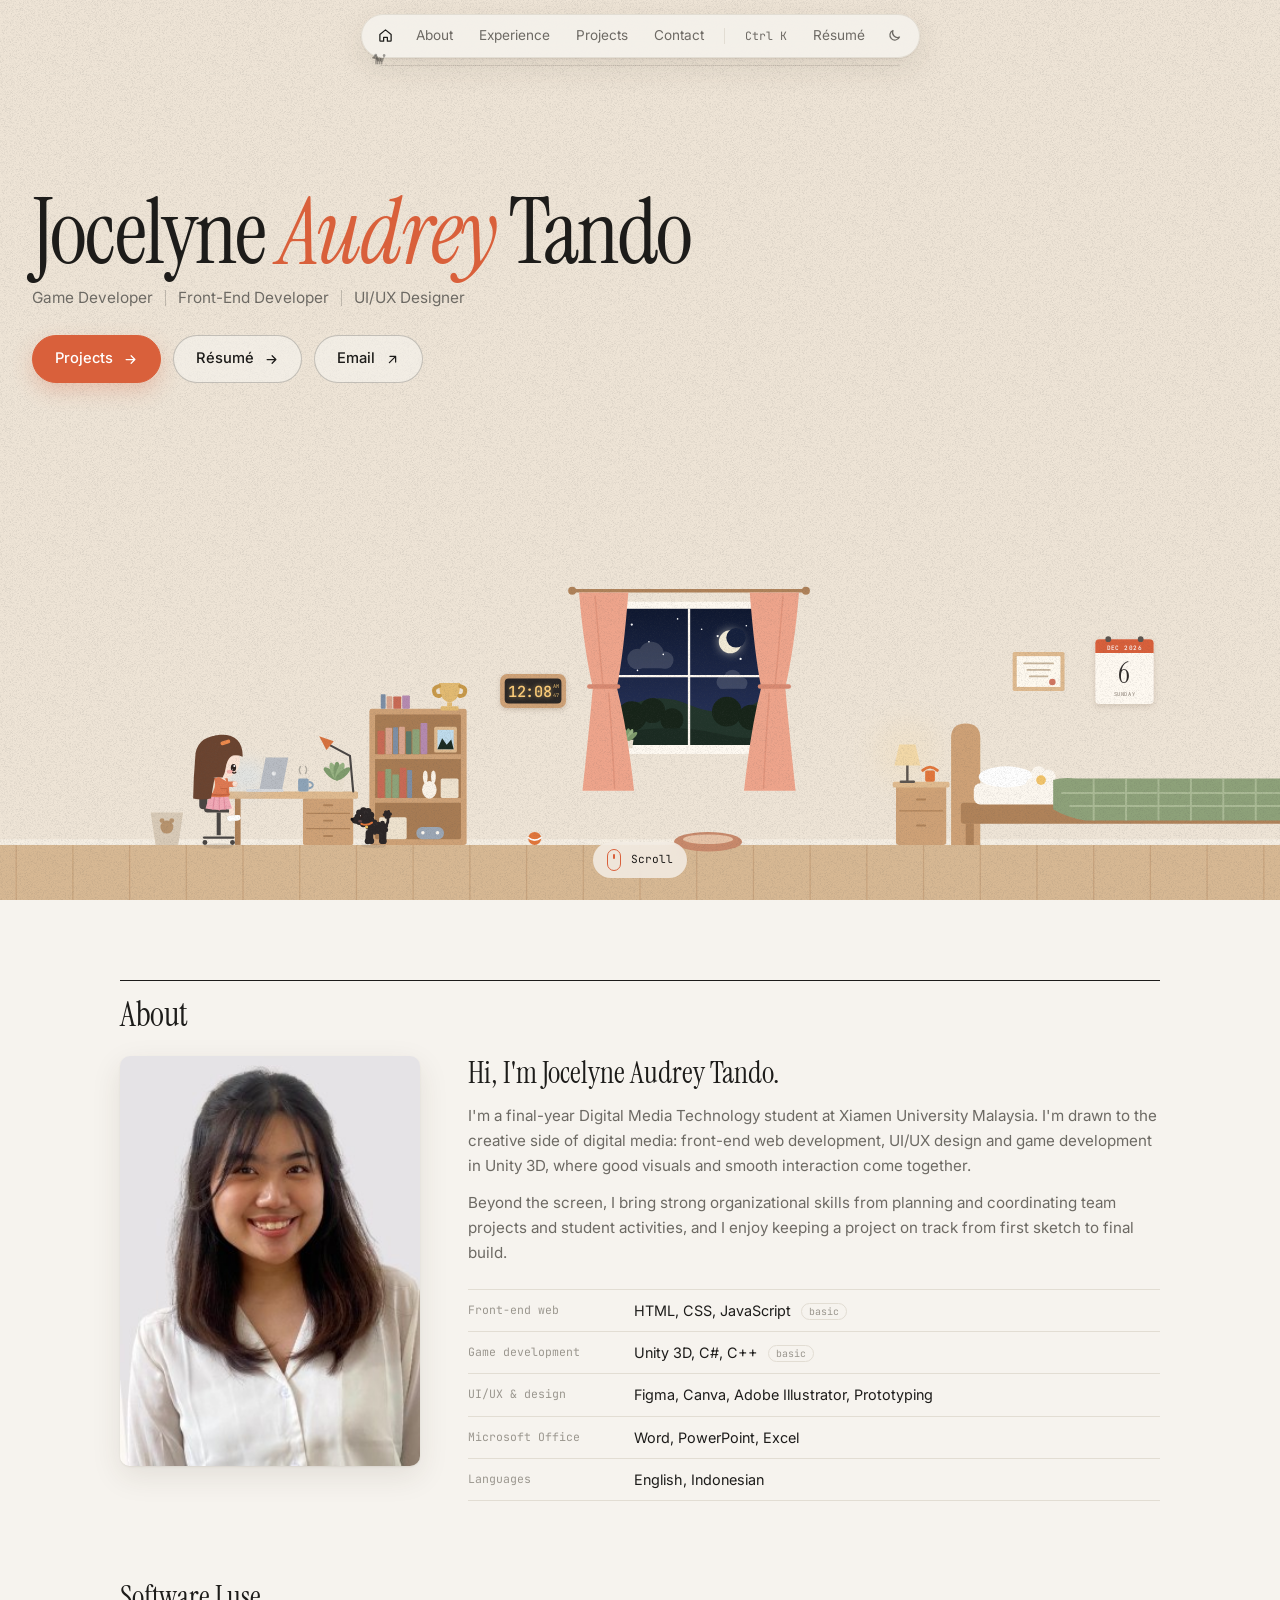
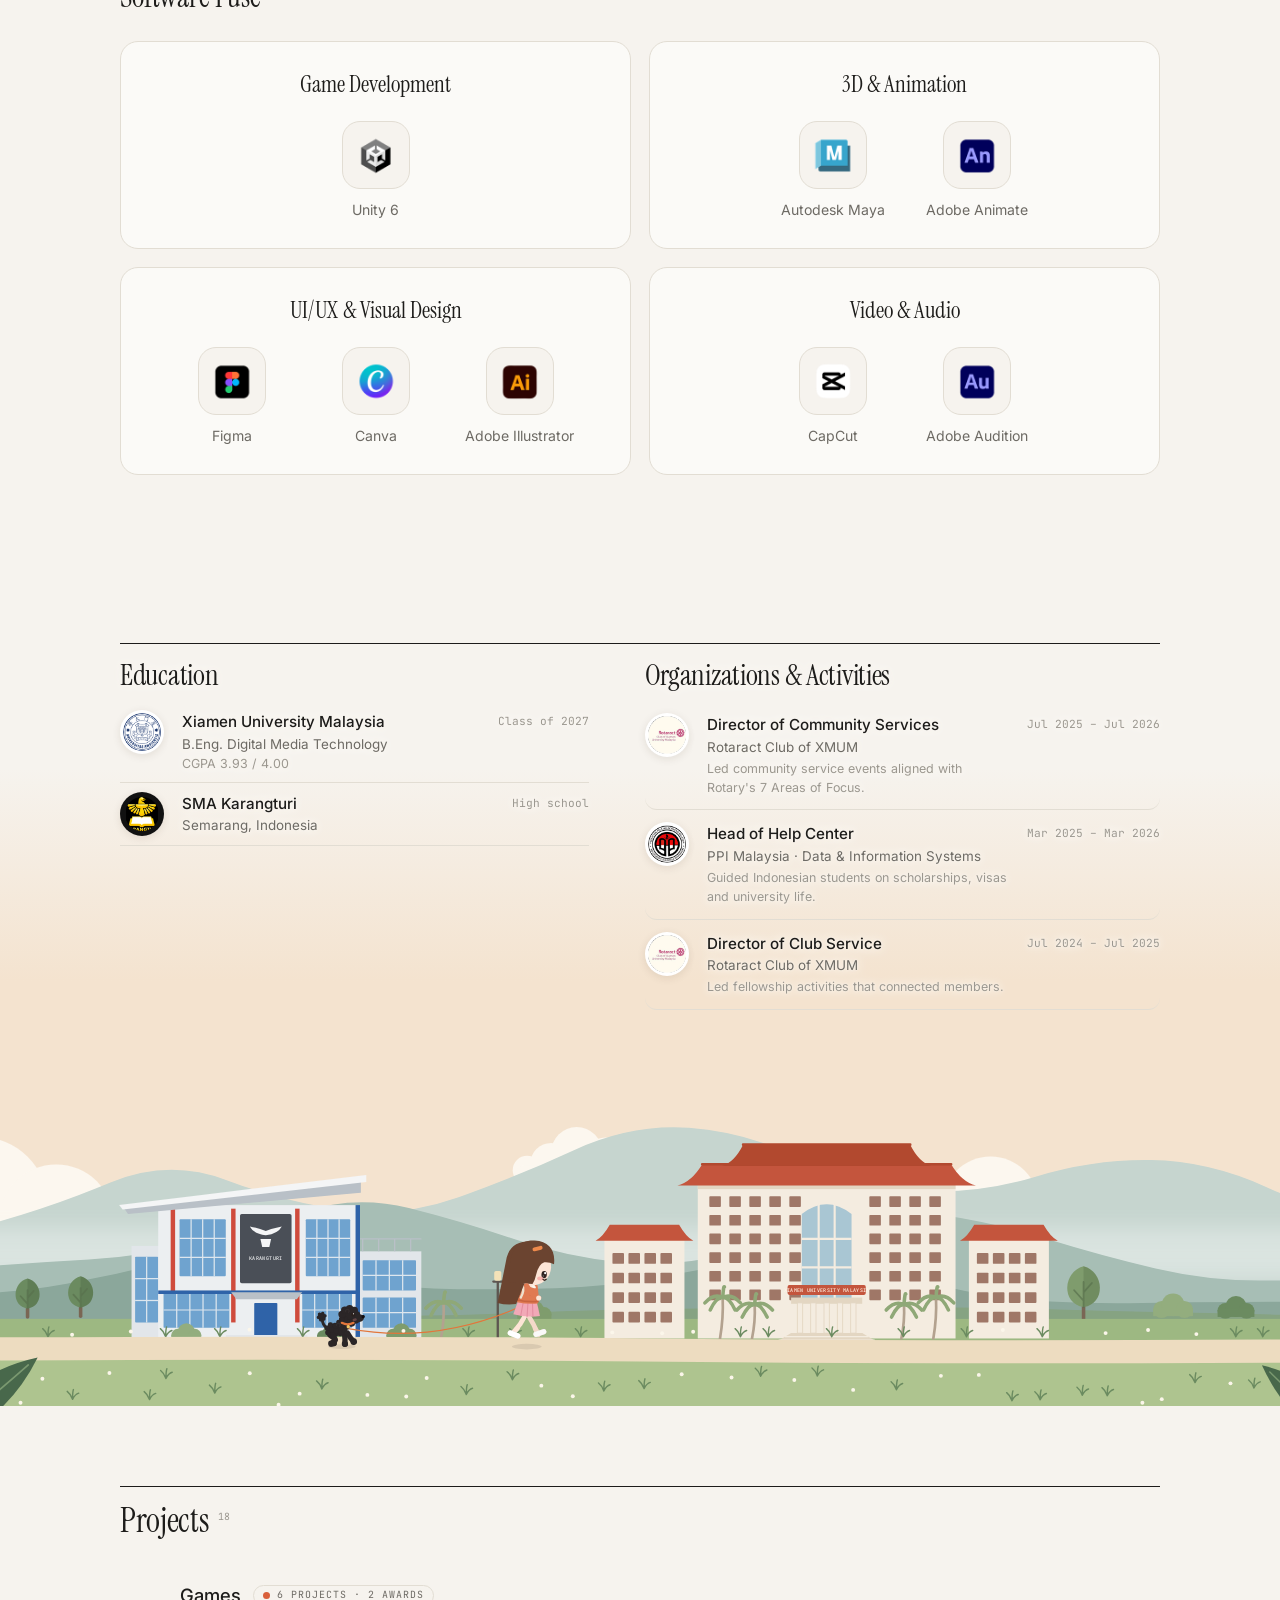
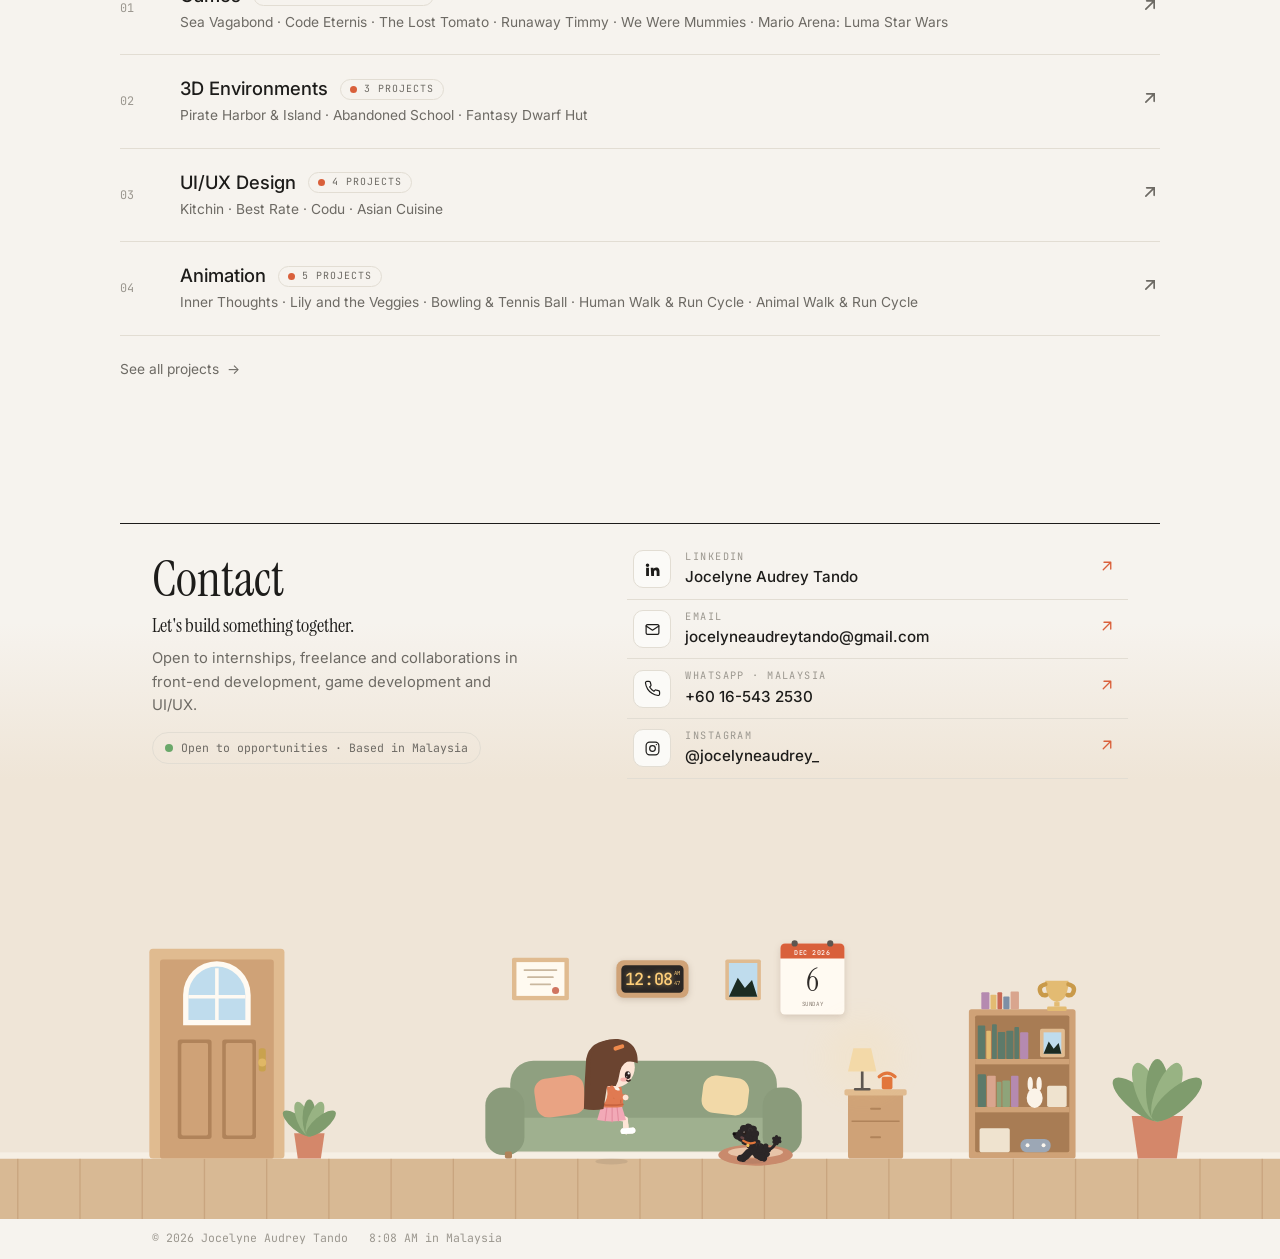
==== commit 97b0c1ff: "Polish layout, contact room and interactions - Hero: role line (Game / Front-End / UI/UX), no eyebro" ====
--- a/index.html
+++ b/index.html
@@ -58,9 +58,8 @@
     <section class="hero" id="home">
       <div class="scene scene-hero" data-scene="hero"></div>
       <div class="container hero-text">
-        <p class="eyebrow">Digital Media Technology @ XMUM · Class of 2027</p>
         <h1>Jocelyne <em>Audrey</em> Tando</h1>
-        <p class="hero-intro big">I design and build playful digital experiences across front-end web, mobile apps, UI/UX and games.</p>
+        <p class="hero-intro big hero-roles">Game Developer<i class="sep" aria-hidden="true"></i>Front-End Developer<i class="sep" aria-hidden="true"></i>UI/UX Designer</p>
         <div class="hero-links">
           <a href="#projects" class="hbtn primary">Projects <svg viewBox="0 0 24 24" aria-hidden="true"><path d="M5 12h14M13 6l6 6-6 6"/></svg></a>
           <a href="resume.pdf" class="hbtn" target="_blank" rel="noopener">Résumé <svg viewBox="0 0 24 24" aria-hidden="true"><path d="M5 12h14M13 6l6 6-6 6"/></svg></a>
@@ -134,7 +133,7 @@
 
     <!-- Projects: one line per category, each opens the full projects page already filtered -->
     <section id="projects" class="section container">
-      <div class="section-head"><h2>Projects <sup id="workCount">19</sup></h2></div>
+      <div class="section-head"><h2>Projects <sup id="workCount">18</sup></h2></div>
       <ol class="plist" id="projectList"></ol>
       <a class="plist-all" href="projects.html">See all projects <span aria-hidden="true">→</span></a>
     </section>
@@ -144,7 +143,7 @@
       <div class="container contact-grid">
         <div class="contact-intro">
           <h2>Contact</h2>
-          <p class="contact-lead">Let's make something playful together.</p>
+          <p class="contact-lead">Let's build something together.</p>
           <p class="muted">Open to internships, freelance and collaborations in front-end development, game development and UI/UX.</p>
           <p class="status"><span class="status-dot" aria-hidden="true"></span>Open to opportunities · Based in Malaysia</p>
         </div>
--- a/style.css
+++ b/style.css
@@ -433,7 +433,6 @@
 .hr-ball-s { fill: none; stroke: #fff; stroke-width: 2; stroke-linecap: round; }
 .hr-obj { cursor: pointer; transform-box: fill-box; transform-origin: 50% 100%; transition: transform .3s cubic-bezier(.3, 1.6, .5, 1), filter .3s; outline: none; }
 .hr-obj:hover, .hr-obj:focus-visible { transform: translateY(-4px) scale(1.06); filter: drop-shadow(0 4px 6px rgba(80, 50, 30, .25)); }
-.hr-ball:hover { transform: none; }
 .room-tip { position: fixed; left: 0; top: 0; z-index: 70; pointer-events: none; font-family: var(--mono); font-size: .7rem; padding: 5px 10px; border-radius: 999px; background: var(--fg); color: var(--bg); opacity: 0; transition: opacity .2s; white-space: nowrap; }
 .room-tip.on { opacity: 1; }
 
@@ -1468,3 +1467,32 @@
 .plist-all { font-family: var(--sans); font-size: .86rem; }
 .pp-title { font-size: 2.1rem; line-height: 1.1; letter-spacing: -0.01em; border-top: 1px solid var(--fg); padding-top: 16px; margin: 18px 0 22px; }
 .pp-name { font-family: var(--sans); font-weight: 500; font-size: 1.08rem; line-height: 1.3; margin-top: 6px; }
+
+/* Hero: her roles in one line, split by thin bars */
+.hero-roles { display: flex; flex-wrap: wrap; align-items: center; gap: 6px 16px; max-width: none; }
+.hero-roles .sep { width: 1px; height: 1.05em; background: currentColor; opacity: .35; }
+.hero-intro.big.hero-roles { max-width: none; }
+/* Smaller role line under the name */
+.hero-intro.big.hero-roles { font-size: clamp(.95rem, 1.2vw, 1.08rem); gap: 4px 12px; margin-top: 12px; }
+.hero h1 { font-size: clamp(2.8rem, 7vw, 5.6rem); }
+
+/* Contact fits on one screen: compact text, the living room fills the rest at the bedroom's scale */
+#contact.contact { padding-top: 28px; }
+#contact .contact-grid { padding-top: 16px; gap: 40px; }
+#contact .contact-intro h2 { font-size: clamp(2.4rem, 4vw, 3.2rem); }
+#contact .contact-lead { font-size: 1.25rem; margin-top: 10px; }
+#contact .contact-intro .muted { font-size: .92rem; }
+#contact .status { margin-top: 14px; }
+#contact .c-row { padding: 9px 6px; gap: 14px; grid-template-columns: 38px minmax(0, 1fr) 24px; }
+#contact .c-icon { width: 38px; height: 38px; border-radius: 10px; }
+#contact .c-icon svg { width: 17px; height: 17px; }
+#contact .c-value { font-size: .95rem; }
+.scene-home { height: max(280px, calc(100svh - 400px)); }
+.scene-home { height: max(260px, min(440px, calc(100svh - 400px))); }
+
+/* Education: the campus is drawn at the same size as the rooms, and the section fits on one screen */
+.edu-block { --campus-h: max(260px, min(460px, calc(100svh - 400px))); padding-bottom: calc(var(--campus-h) * .86); }
+.scene-campus { height: var(--campus-h); }
+
+/* the ball has no focus ring when clicked or grabbed */
+.hr-ball { outline: none; }
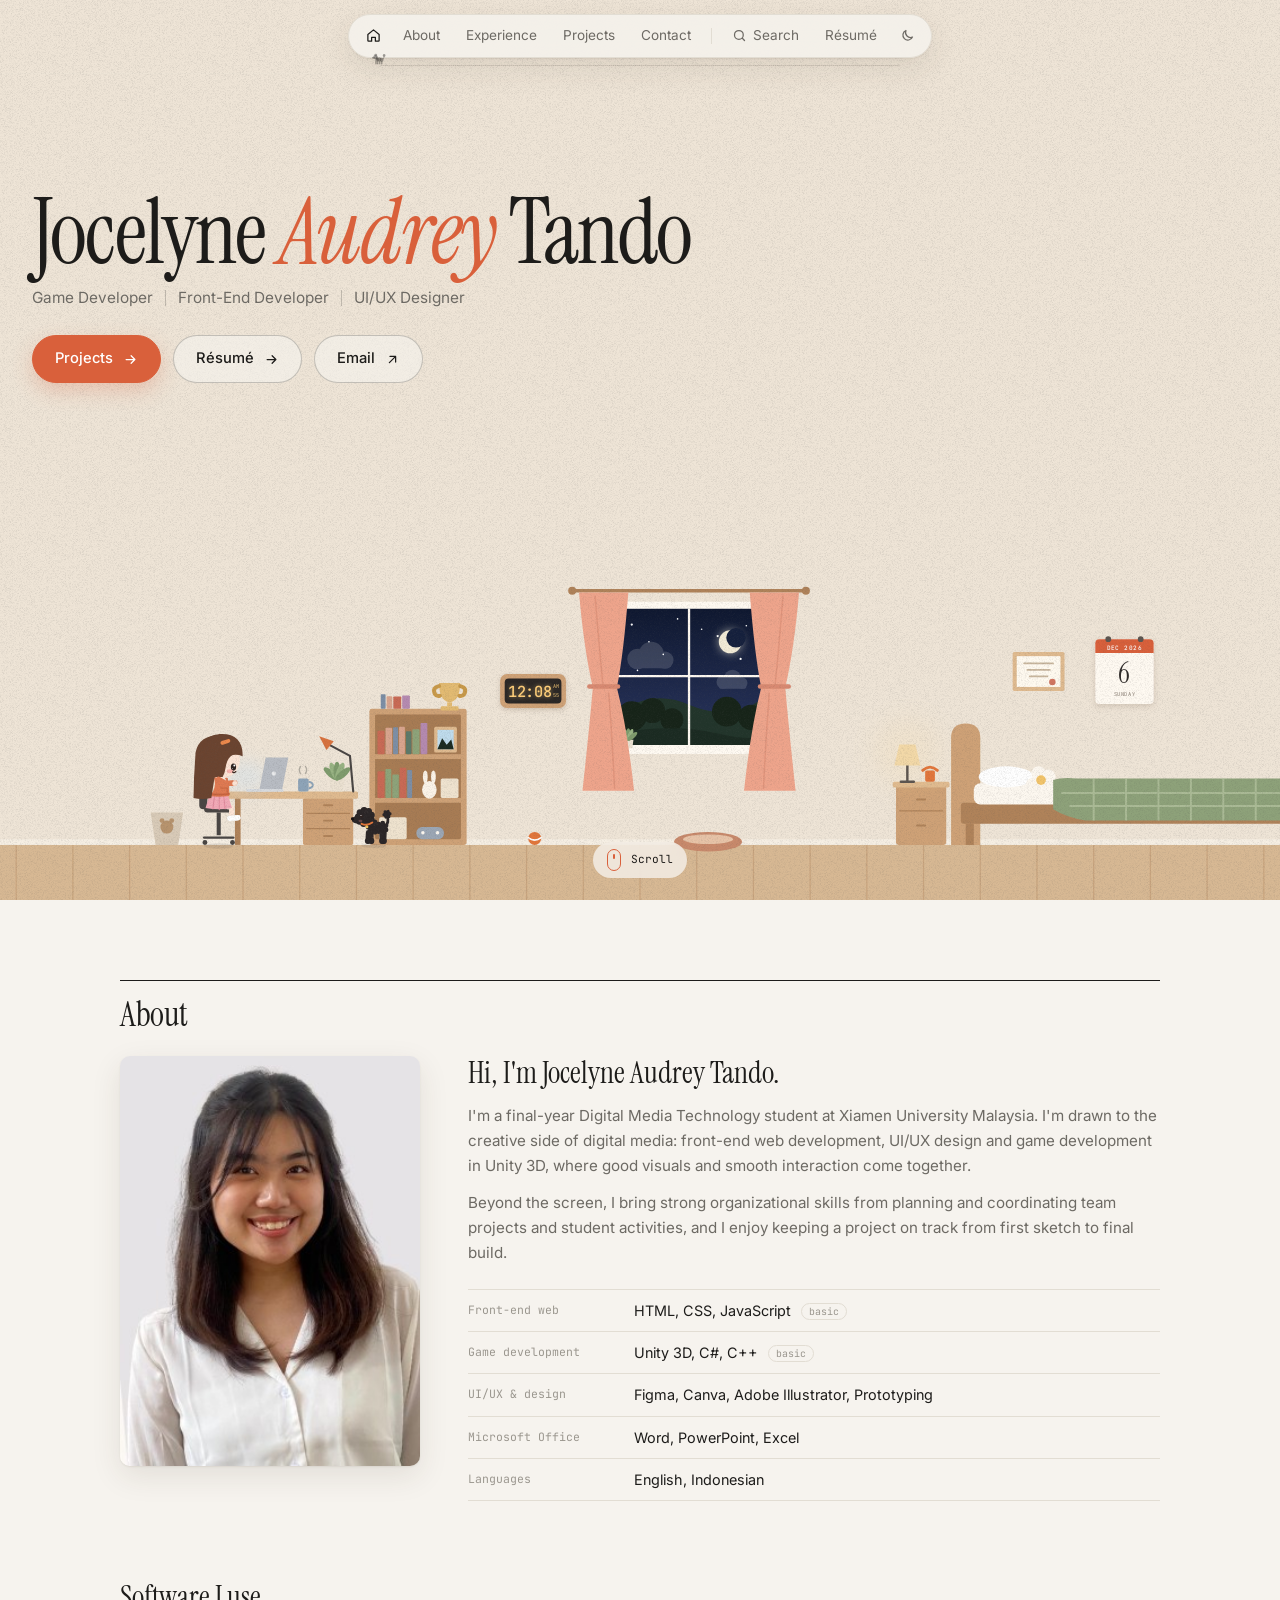
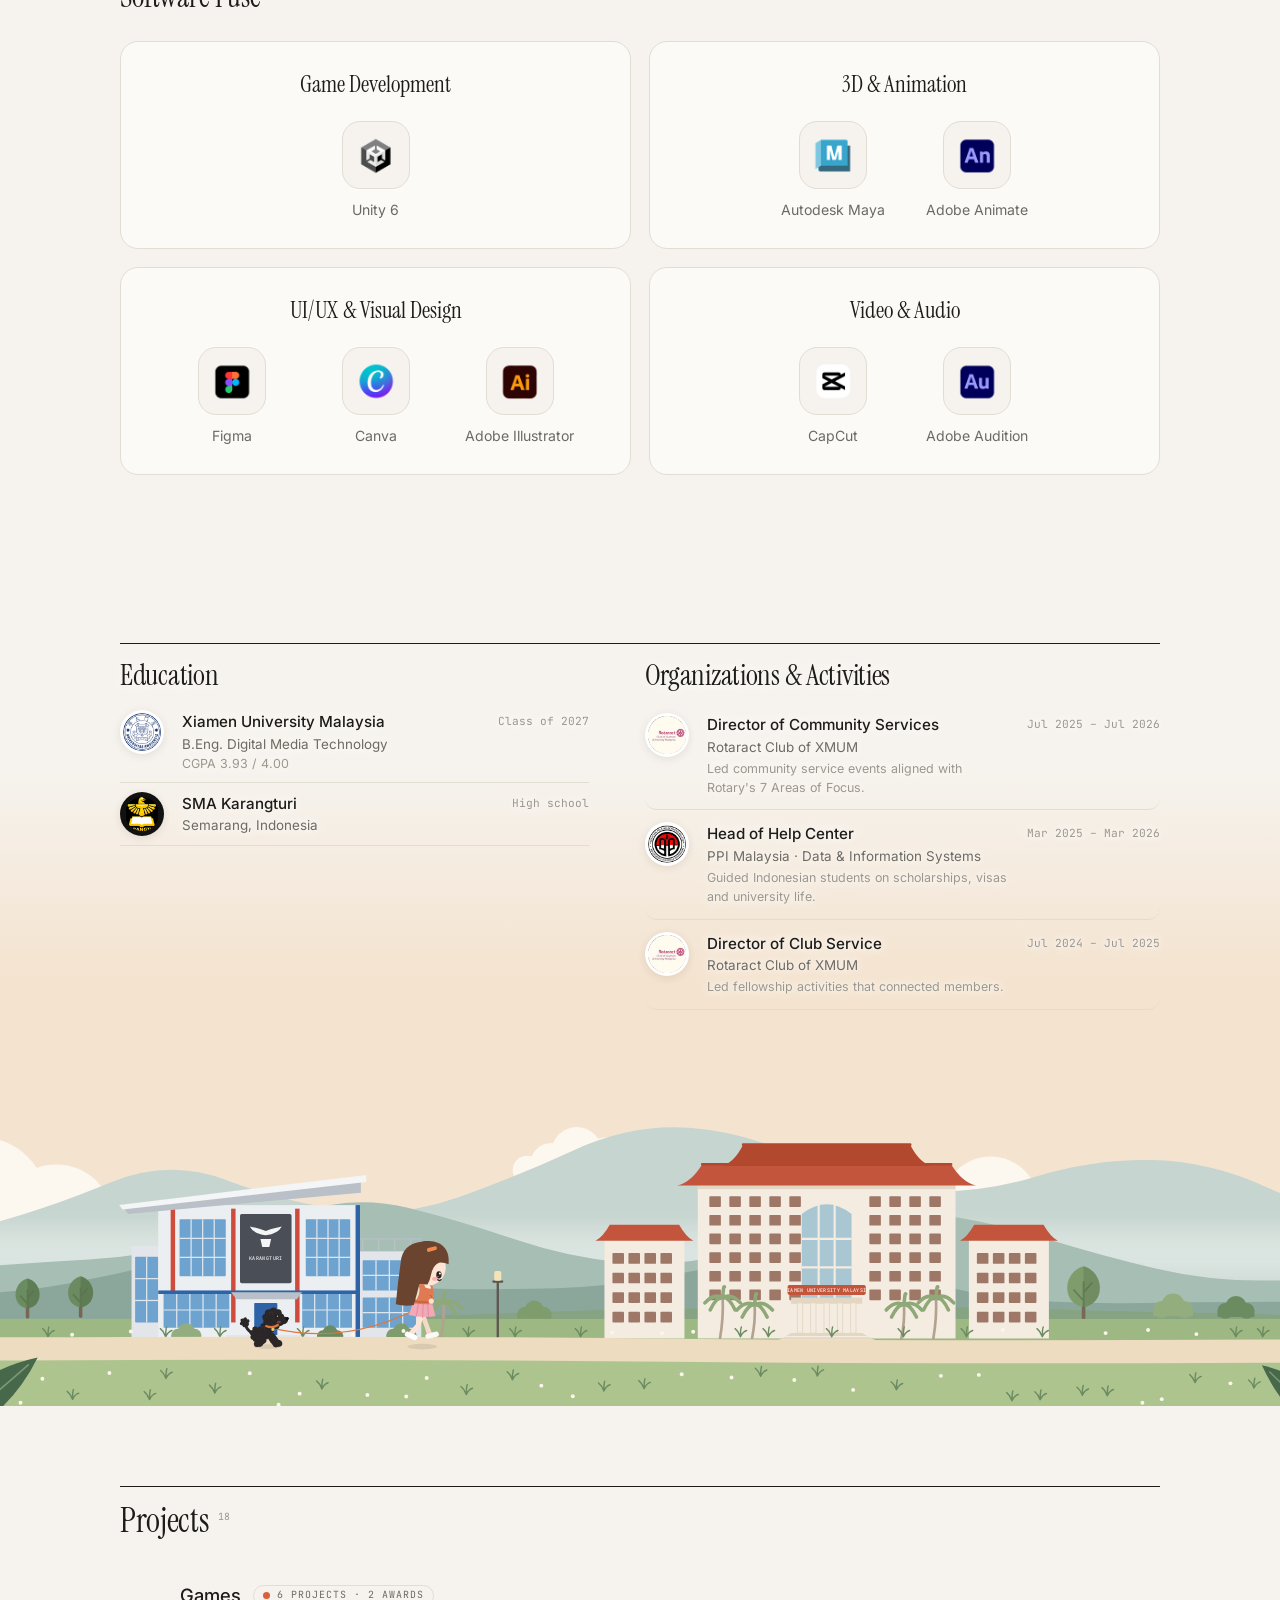
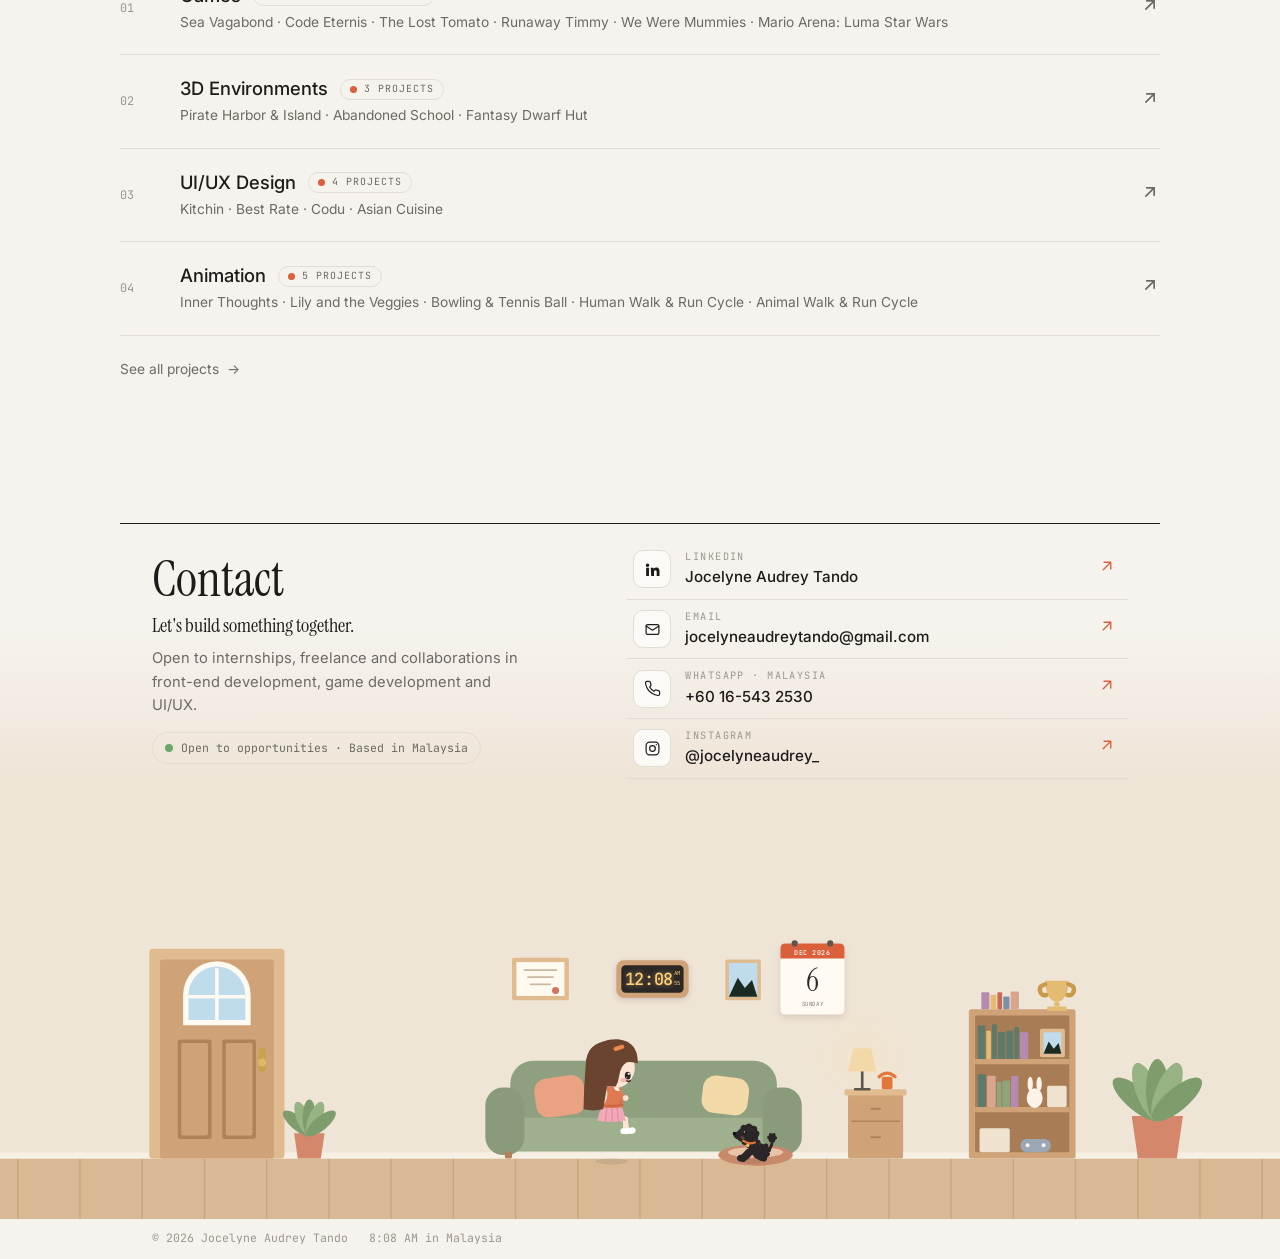
==== commit 2f4092ce: "Add résumé page and search button - New resume.html: the CV as a clean A4 sheet with a Download PDF " ====
--- a/index.html
+++ b/index.html
@@ -31,8 +31,8 @@
         <a href="#contact">Contact</a>
       </div>
       <span class="nav-sep" aria-hidden="true"></span>
-      <button class="nav-btn" id="cmdOpen" aria-label="Search projects and sections"><kbd>Ctrl K</kbd></button>
-      <a class="nav-btn" href="resume.pdf" target="_blank" rel="noopener">Résumé</a>
+      <button class="nav-btn nav-search" id="cmdOpen" aria-label="Search projects and sections (Ctrl K)" title="Search (Ctrl K)"><svg viewBox="0 0 24 24" aria-hidden="true"><circle cx="11" cy="11" r="7"/><path d="m20 20-3.5-3.5"/></svg><span>Search</span></button>
+      <a class="nav-btn" href="resume.html">Résumé</a>
       <button class="nav-icon" id="themeToggle" aria-label="Toggle dark mode">
         <svg class="i-moon" viewBox="0 0 24 24" aria-hidden="true"><path d="M20 14.5A8 8 0 0 1 9.5 4 8 8 0 1 0 20 14.5z"/></svg>
         <svg class="i-sun" viewBox="0 0 24 24" aria-hidden="true"><circle cx="12" cy="12" r="4"/><path d="M12 2v2M12 20v2M4.9 4.9l1.4 1.4M17.7 17.7l1.4 1.4M2 12h2M20 12h2M4.9 19.1l1.4-1.4M17.7 6.3l1.4-1.4"/></svg>
@@ -62,7 +62,7 @@
         <p class="hero-intro big hero-roles">Game Developer<i class="sep" aria-hidden="true"></i>Front-End Developer<i class="sep" aria-hidden="true"></i>UI/UX Designer</p>
         <div class="hero-links">
           <a href="#projects" class="hbtn primary">Projects <svg viewBox="0 0 24 24" aria-hidden="true"><path d="M5 12h14M13 6l6 6-6 6"/></svg></a>
-          <a href="resume.pdf" class="hbtn" target="_blank" rel="noopener">Résumé <svg viewBox="0 0 24 24" aria-hidden="true"><path d="M5 12h14M13 6l6 6-6 6"/></svg></a>
+          <a href="resume.html" class="hbtn">Résumé <svg viewBox="0 0 24 24" aria-hidden="true"><path d="M5 12h14M13 6l6 6-6 6"/></svg></a>
           <a href="mailto:jocelyneaudreytando@gmail.com" class="hbtn">Email <svg viewBox="0 0 24 24" aria-hidden="true"><path d="M7 17 17 7M8 7h9v9"/></svg></a>
         </div>
       </div>
--- a/style.css
+++ b/style.css
@@ -1496,3 +1496,56 @@
 
 /* the ball has no focus ring when clicked or grabbed */
 .hr-ball { outline: none; }
+
+/* Search button in the nav */
+.nav-search { display: inline-flex; align-items: center; gap: 6px; }
+.nav-search svg { width: 15px; height: 15px; fill: none; stroke: currentColor; stroke-width: 2; stroke-linecap: round; }
+
+
+/* Résumé page: the CV as a printable A4 sheet on a soft grey desk */
+.resume-page { background: color-mix(in srgb, var(--bg) 82%, #9a948c); }
+.rs { max-width: 860px; margin: 0 auto; padding: 108px 24px 40px; }
+.rs-bar { display: flex; align-items: center; justify-content: space-between; gap: 16px; flex-wrap: wrap; margin-bottom: 20px; }
+.rs-note { display: inline-flex; align-items: center; gap: 9px; font-size: .86rem; color: var(--muted); }
+.rs-dot { width: 8px; height: 8px; border-radius: 50%; background: #6aa86a; }
+.rs-dl { display: inline-flex; align-items: center; gap: 9px; font-size: .88rem; font-weight: 500; padding: 10px 18px; border-radius: 999px; background: var(--fg); color: var(--bg); transition: transform .2s, background .2s; }
+.rs-dl:hover { transform: translateY(-1px); background: var(--accent); color: #fff; }
+.rs-dl svg { width: 16px; height: 16px; fill: none; stroke: currentColor; stroke-width: 2.2; stroke-linecap: round; stroke-linejoin: round; }
+.sheet { background: #fff; color: #1d1c1a; padding: 52px 56px 56px; box-shadow: 0 1px 2px rgba(0, 0, 0, .06), 0 20px 50px rgba(40, 30, 20, .14); font-family: var(--sans); font-size: 13px; line-height: 1.45; }
+.sheet a { color: inherit; }
+.sheet a:hover { color: var(--accent); }
+.sheet i { font-style: normal; color: #9a948c; margin: 0 3px; }
+.cv-head h1 { font-size: 28px; font-weight: 600; letter-spacing: -.01em; line-height: 1.1; }
+.cv-role { font-size: 15px; margin-top: 4px; }
+.cv-links { font-size: 12.5px; color: #4a4744; margin-top: 4px; }
+.sheet section { margin-top: 16px; }
+.sheet h2 { font-size: 13.5px; font-weight: 600; text-transform: uppercase; letter-spacing: .02em; padding-bottom: 3px; border-bottom: 1px solid #1d1c1a; margin-bottom: 7px; }
+.cv-item + .cv-item { margin-top: 7px; }
+.cv-line { display: flex; flex-wrap: wrap; align-items: baseline; }
+.cv-line b { font-weight: 600; }
+.cv-muted { color: #6b6762; }
+.cv-date { margin-left: auto; padding-left: 16px; white-space: nowrap; }
+.sheet ul { margin: 2px 0 0; padding-left: 18px; }
+.sheet li { margin-top: 1px; }
+.sheet li::marker { color: #9a948c; }
+.cv-skill b { font-weight: 600; }
+.cv-refs { display: grid; grid-template-columns: repeat(3, minmax(0, 1fr)); gap: 12px; }
+.cv-refs p { display: flex; flex-direction: column; font-size: 12px; }
+.cv-refs b { font-weight: 600; font-size: 12.5px; }
+.cv-refs span { color: #6b6762; }
+@media (max-width: 720px) {
+  .rs { padding: 96px 12px 32px; }
+  .sheet { padding: 28px 22px; font-size: 12.5px; }
+  .cv-date { margin-left: 0; padding-left: 0; width: 100%; color: #6b6762; }
+  .cv-refs { grid-template-columns: 1fr; }
+}
+/* printing the page gives a clean A4 CV */
+@media print {
+  @page { size: A4; margin: 12mm; }
+  .resume-page { background: #fff; }
+  .resume-page .nav-wrap, .resume-page .rs-bar, .resume-page .footer, .resume-page .modal { display: none !important; }
+  .rs { padding: 0; max-width: none; }
+  .sheet { box-shadow: none; padding: 0; }
+}
+.nav-btn.active { position: relative; color: var(--fg); background: none; }
+.nav-btn.active::after { content: ""; position: absolute; left: 12px; right: 12px; bottom: 1px; height: 2px; border-radius: 2px; background: var(--accent); }
